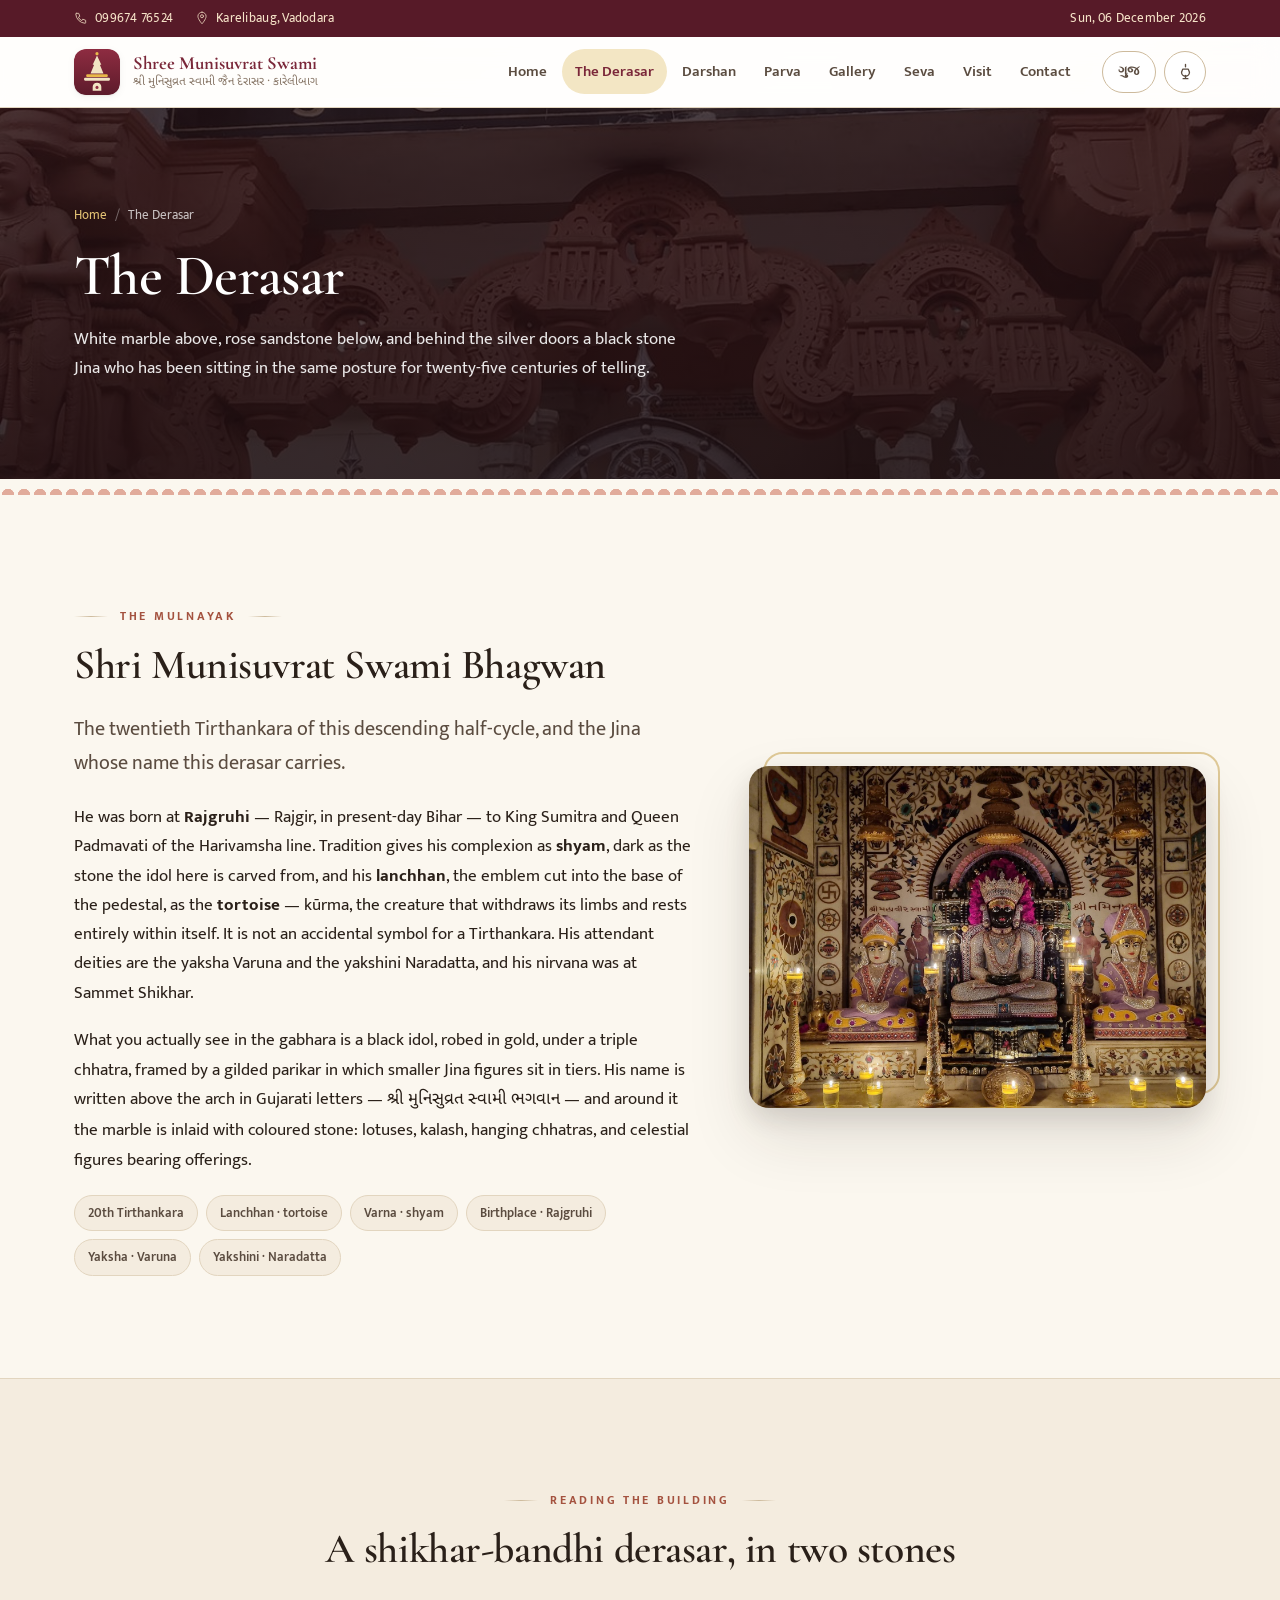
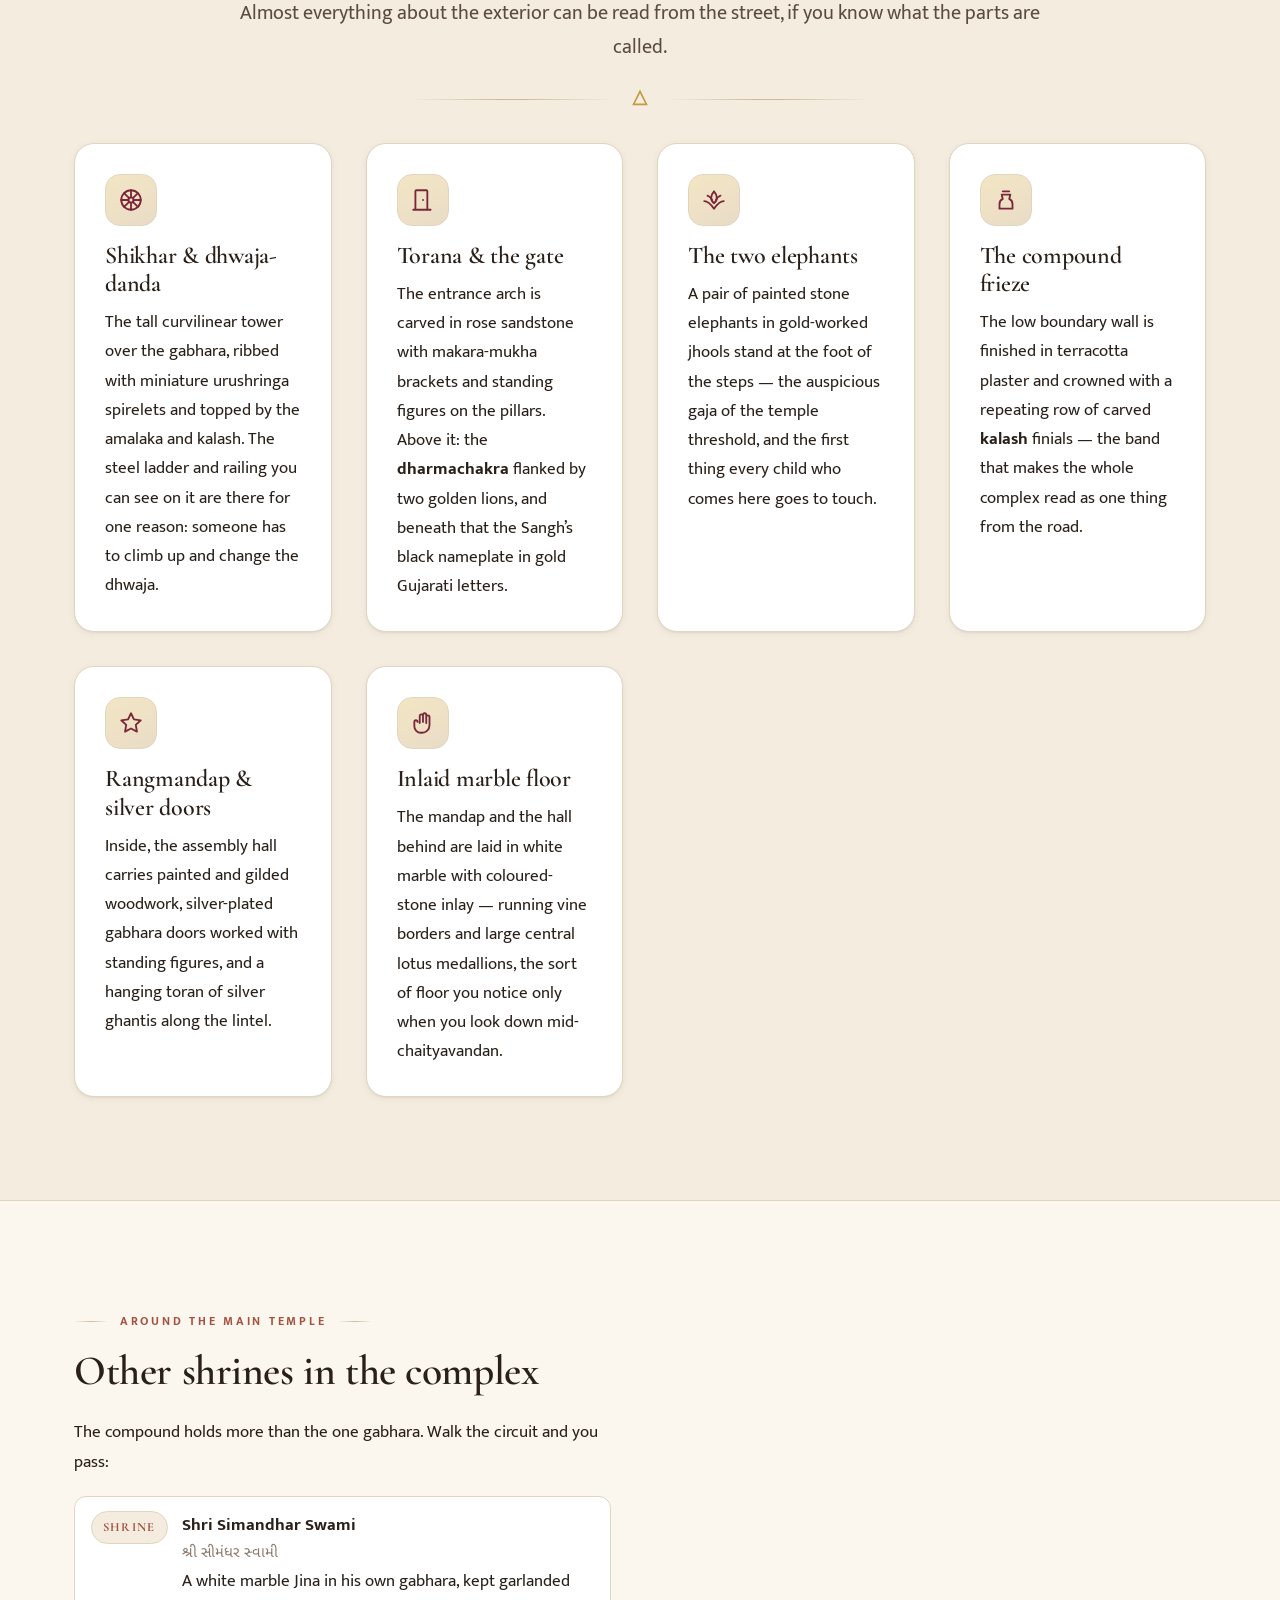
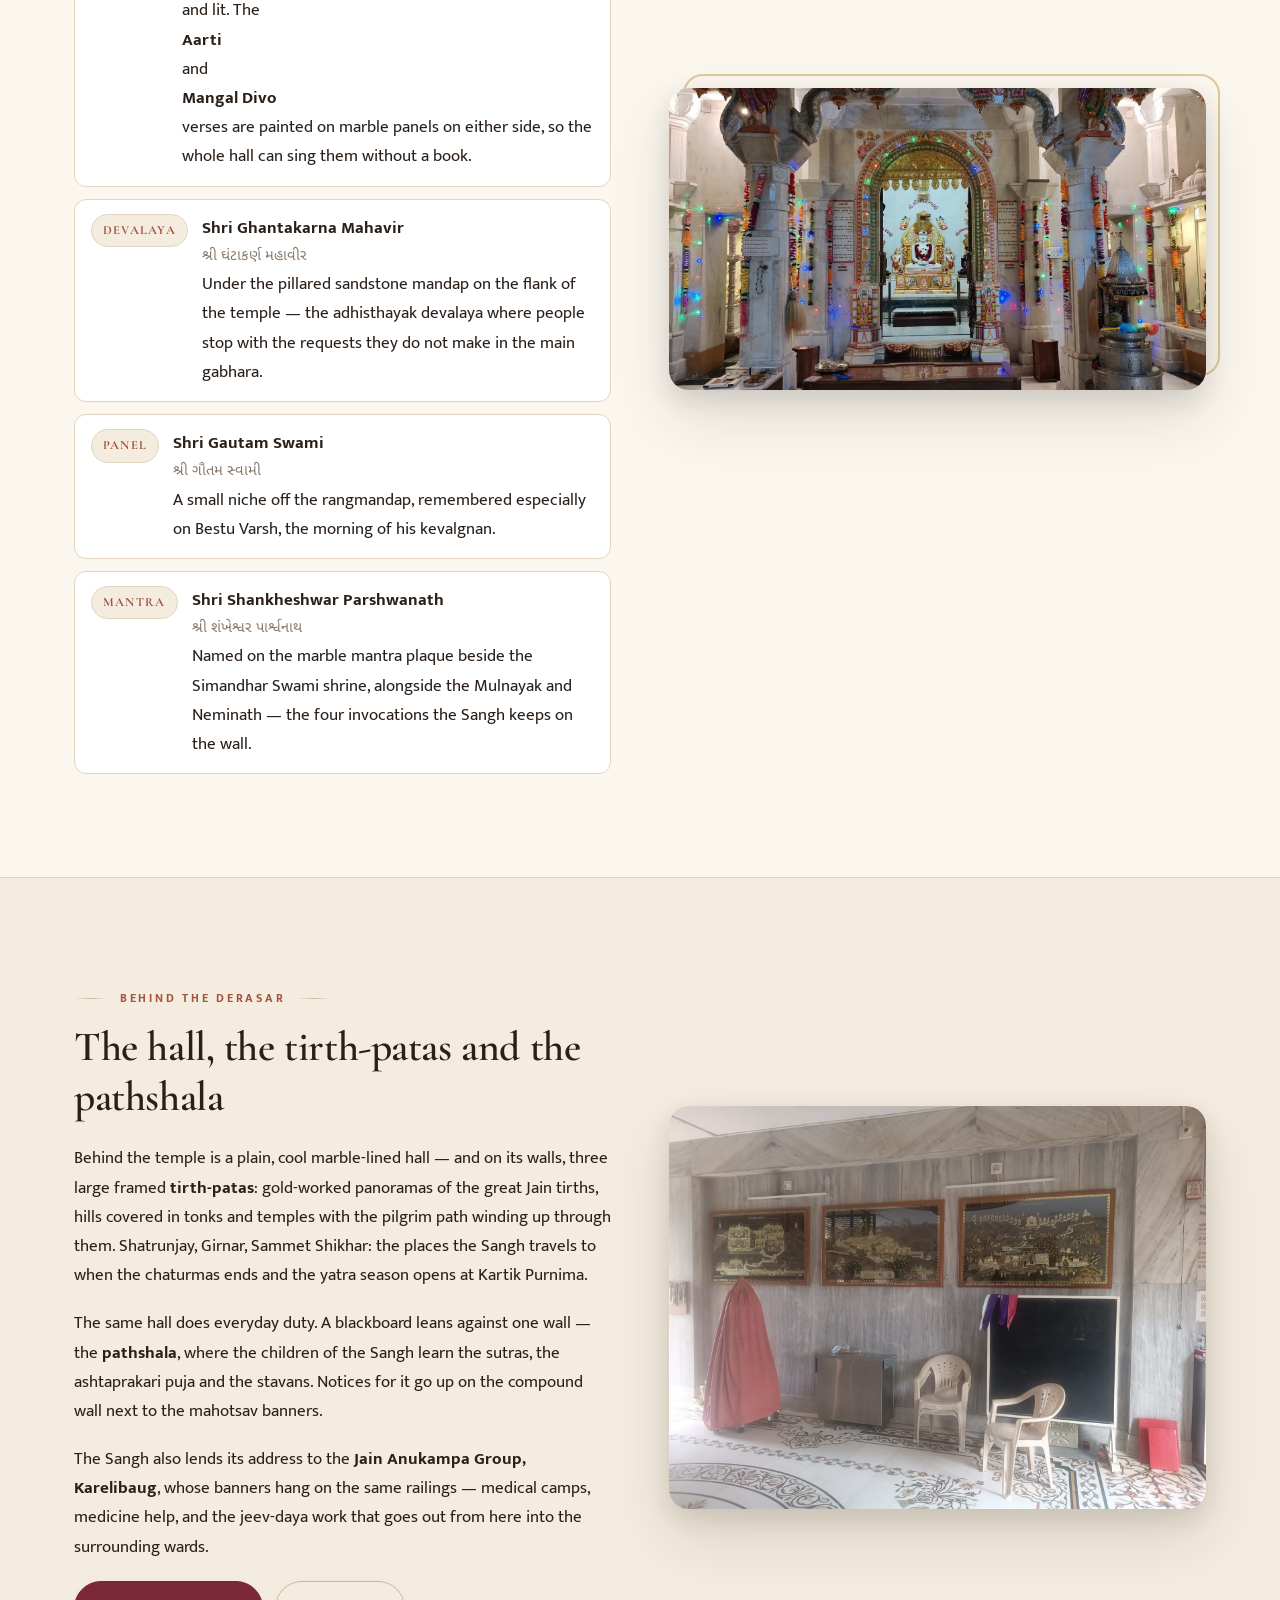
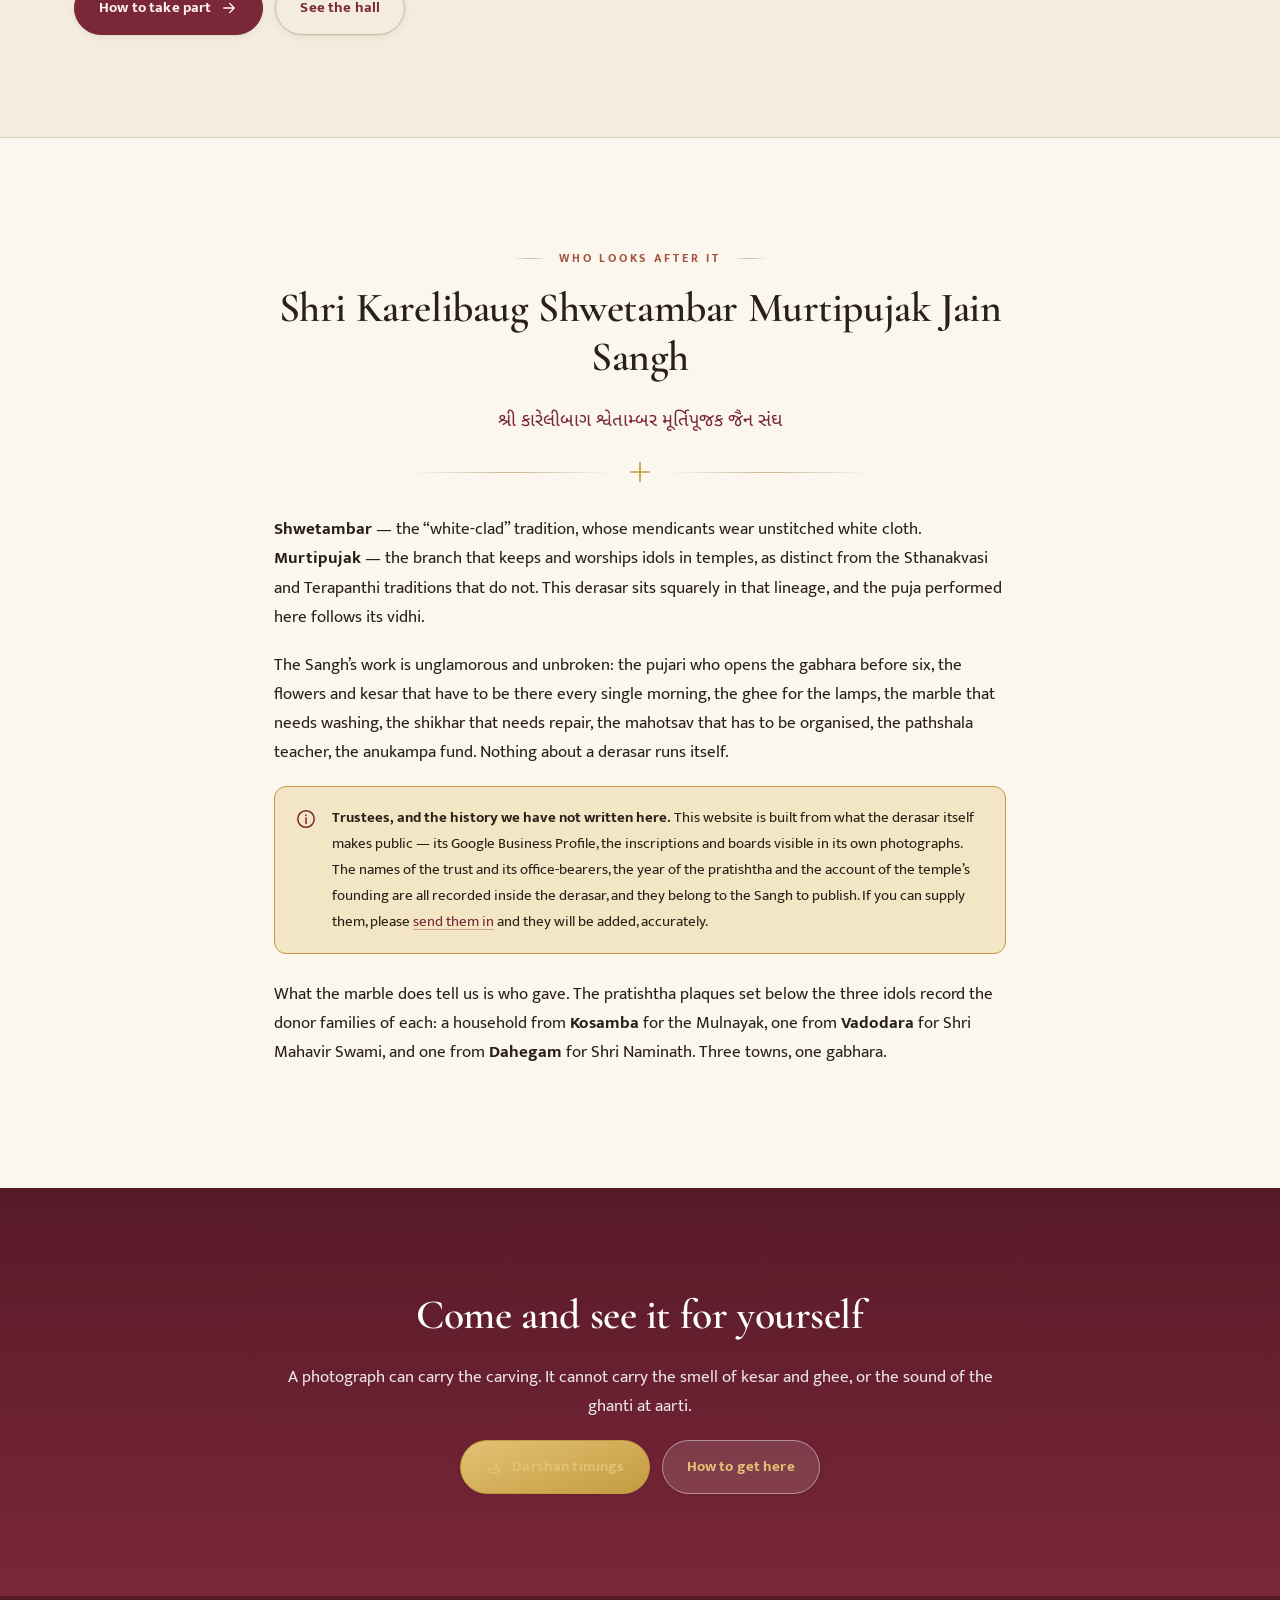
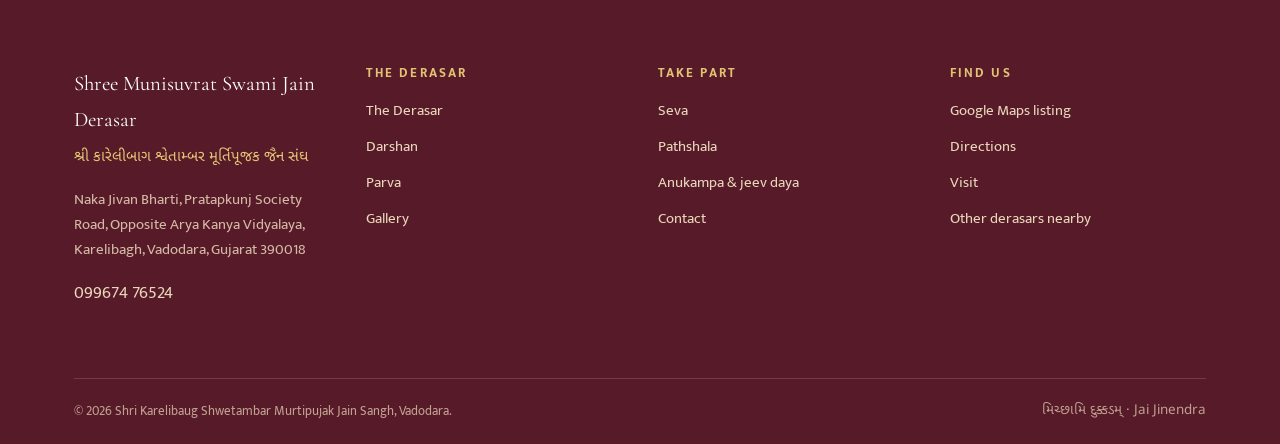
==== about.html @ a9606ded "Website for Shree Munisuvrat Swami Jain Derasar, Karelibaug, Vadodara An eight-page static site for " ====
<!DOCTYPE html>
<html lang="en" data-lang="en" data-mode="day">
<head>
<meta charset="utf-8">
<meta name="viewport" content="width=device-width, initial-scale=1">
<title>The Derasar — architecture, Mulnayak &amp; the Sangh | Shree Munisuvrat Swami Jain Derasar</title>
<meta name="description" content="About Shree Munisuvrat Swami Jain Derasar, Karelibaug, Vadodara — the shikhar-bandhi architecture, the shyam-varna Mulnayak Shri Munisuvrat Swami Bhagwan, the shrines in the complex, and the Shri Karelibaug Shwetambar Murtipujak Jain Sangh that cares for it.">
<meta name="theme-color" content="#7a2739">
<link rel="icon" href="assets/img/favicon.svg" type="image/svg+xml">
<link rel="preconnect" href="https://fonts.googleapis.com">
<link rel="preconnect" href="https://fonts.gstatic.com" crossorigin>
<link href="https://fonts.googleapis.com/css2?family=Cormorant+Garamond:wght@400;500;600;700&family=Mukta:wght@300;400;600;700&family=Noto+Sans+Gujarati:wght@400;600;700&display=swap" rel="stylesheet">
<link rel="stylesheet" href="assets/css/style.css">
</head>
<body>
<a class="skip" href="#main">Skip to content</a>

<div class="topbar">
  <div class="wrap">
    <a href="tel:+919967476524"><i data-icon="phone"></i> 099674 76524</a>
    <a href="https://maps.app.goo.gl/kbTzvgjWpJrhCLjv8" target="_blank" rel="noopener"><i data-icon="pin"></i> Karelibaug, Vadodara</a>
    <span class="spacer"></span>
    <span data-today></span>
  </div>
</div>

<header class="site-head">
  <div class="wrap">
    <a class="brand" href="index.html">
      <img class="brand__mark" src="assets/img/favicon.svg" alt="" width="46" height="46">
      <span class="brand__txt">
        <span class="brand__name">Shree Munisuvrat Swami</span>
        <span class="brand__sub">શ્રી મુનિસુવ્રત સ્વામી જૈન દેરાસર · કારેલીબાગ</span>
      </span>
    </a>
    <nav class="nav" id="nav" aria-label="Main">
      <ul>
        <li><a href="index.html"><span data-en>Home</span><span data-gu class="gu">મુખ્ય પૃષ્ઠ</span></a></li>
        <li><a href="about.html" aria-current="page"><span data-en>The Derasar</span><span data-gu class="gu">દેરાસર</span></a></li>
        <li><a href="darshan.html"><span data-en>Darshan</span><span data-gu class="gu">દર્શન</span></a></li>
        <li><a href="events.html"><span data-en>Parva</span><span data-gu class="gu">પર્વ</span></a></li>
        <li><a href="gallery.html"><span data-en>Gallery</span><span data-gu class="gu">તસવીરો</span></a></li>
        <li><a href="seva.html"><span data-en>Seva</span><span data-gu class="gu">સેવા</span></a></li>
        <li><a href="visit.html"><span data-en>Visit</span><span data-gu class="gu">પધારો</span></a></li>
        <li><a href="contact.html"><span data-en>Contact</span><span data-gu class="gu">સંપર્ક</span></a></li>
      </ul>
    </nav>
    <div class="head-tools">
      <button class="icon-btn lang-btn" type="button">ગુજ</button>
      <button class="icon-btn mode-btn" type="button"></button>
      <button class="icon-btn nav-toggle" type="button" aria-expanded="false" aria-controls="nav" aria-label="Open menu"><i data-icon="menu"></i></button>
    </div>
  </div>
</header>
<div class="nav-scrim"></div>

<main id="main">

  <section class="pagehead">
    <img src="assets/img/entrance-gate.jpg" alt="The temple gate beneath the Sangh nameplate" width="1200" height="1600">
    <div class="wrap pagehead__inner">
      <nav class="crumbs" aria-label="Breadcrumb"><a href="index.html">Home</a><span aria-hidden="true">/</span><span>The Derasar</span></nav>
      <h1>The Derasar</h1>
      <p>White marble above, rose sandstone below, and behind the silver doors a black stone Jina who has been sitting in the same posture for twenty-five centuries of telling.</p>
    </div>
  </section>
  <div class="frieze"></div>

  <!-- Mulnayak -->
  <section class="section">
    <div class="wrap split split--wide-l">
      <div>
        <span class="eyebrow">The Mulnayak</span>
        <h2>Shri Munisuvrat Swami Bhagwan</h2>
        <p class="lede">The twentieth Tirthankara of this descending half-cycle, and the Jina whose name this derasar carries.</p>
        <p>He was born at <strong>Rajgruhi</strong> — Rajgir, in present-day Bihar — to King Sumitra and Queen Padmavati of the Harivamsha line. Tradition gives his complexion as <strong>shyam</strong>, dark as the stone the idol here is carved from, and his <strong>lanchhan</strong>, the emblem cut into the base of the pedestal, as the <strong>tortoise</strong> — kūrma, the creature that withdraws its limbs and rests entirely within itself. It is not an accidental symbol for a Tirthankara. His attendant deities are the yaksha Varuna and the yakshini Naradatta, and his nirvana was at Sammet Shikhar.</p>
        <p>What you actually see in the gabhara is a black idol, robed in gold, under a triple chhatra, framed by a gilded parikar in which smaller Jina figures sit in tiers. His name is written above the arch in Gujarati letters — <span class="gu">શ્રી મુનિસુવ્રત સ્વામી ભગવાન</span> — and around it the marble is inlaid with coloured stone: lotuses, kalash, hanging chhatras, and celestial figures bearing offerings.</p>
        <ul class="tag-list" style="margin-top:20px">
          <li>20th Tirthankara</li><li>Lanchhan · tortoise</li><li>Varna · shyam</li><li>Birthplace · Rajgruhi</li><li>Yaksha · Varuna</li><li>Yakshini · Naradatta</li>
        </ul>
      </div>
      <div class="framed reveal">
        <img src="assets/img/mulnayak-aarti.jpg" alt="The Mulnayak adorned with an angi and ringed by ghee lamps during aarti" width="1600" height="1200" loading="lazy">
      </div>
    </div>
  </section>

  <!-- Architecture -->
  <section class="section section--tint">
    <div class="wrap">
      <div class="center">
        <span class="eyebrow">Reading the building</span>
        <h2>A shikhar-bandhi derasar, in two stones</h2>
        <p class="lede narrow">Almost everything about the exterior can be read from the street, if you know what the parts are called.</p>
        <div class="divider"><svg viewBox="0 0 24 24" fill="none" stroke="currentColor" stroke-width="1.5"><path d="M12 4 6 16h12L12 4z"/></svg></div>
      </div>
      <div class="grid g-3">
        <article class="card card--lift reveal">
          <span class="card__ico"><i data-icon="dharma"></i></span>
          <h3>Shikhar &amp; dhwaja-danda</h3>
          <p>The tall curvilinear tower over the gabhara, ribbed with miniature urushringa spirelets and topped by the amalaka and kalash. The steel ladder and railing you can see on it are there for one reason: someone has to climb up and change the dhwaja.</p>
        </article>
        <article class="card card--lift reveal">
          <span class="card__ico"><i data-icon="door"></i></span>
          <h3>Torana &amp; the gate</h3>
          <p>The entrance arch is carved in rose sandstone with makara-mukha brackets and standing figures on the pillars. Above it: the <strong>dharmachakra</strong> flanked by two golden lions, and beneath that the Sangh’s black nameplate in gold Gujarati letters.</p>
        </article>
        <article class="card card--lift reveal">
          <span class="card__ico"><i data-icon="lotus"></i></span>
          <h3>The two elephants</h3>
          <p>A pair of painted stone elephants in gold-worked jhools stand at the foot of the steps — the auspicious gaja of the temple threshold, and the first thing every child who comes here goes to touch.</p>
        </article>
        <article class="card card--lift reveal">
          <span class="card__ico"><i data-icon="kalash"></i></span>
          <h3>The compound frieze</h3>
          <p>The low boundary wall is finished in terracotta plaster and crowned with a repeating row of carved <strong>kalash</strong> finials — the band that makes the whole complex read as one thing from the road.</p>
        </article>
        <article class="card card--lift reveal">
          <span class="card__ico"><i data-icon="star"></i></span>
          <h3>Rangmandap &amp; silver doors</h3>
          <p>Inside, the assembly hall carries painted and gilded woodwork, silver-plated gabhara doors worked with standing figures, and a hanging toran of silver ghantis along the lintel.</p>
        </article>
        <article class="card card--lift reveal">
          <span class="card__ico"><i data-icon="hand"></i></span>
          <h3>Inlaid marble floor</h3>
          <p>The mandap and the hall behind are laid in white marble with coloured-stone inlay — running vine borders and large central lotus medallions, the sort of floor you notice only when you look down mid-chaityavandan.</p>
        </article>
      </div>
    </div>
  </section>

  <!-- Shrines in the complex -->
  <section class="section">
    <div class="wrap split split--flip">
      <div class="framed reveal">
        <img src="assets/img/simandhar-shrine.jpg" alt="The Shri Simandhar Swami shrine, garlanded and lit, with aarti verses on the wall" width="1600" height="900" loading="lazy">
      </div>
      <div>
        <span class="eyebrow">Around the main temple</span>
        <h2>Other shrines in the complex</h2>
        <p>The compound holds more than the one gabhara. Walk the circuit and you pass:</p>
        <ul class="deity-list">
          <li><span class="pos">Shrine</span><span><strong>Shri Simandhar Swami</strong><span class="gu">શ્રી સીમંધર સ્વામી</span>A white marble Jina in his own gabhara, kept garlanded and lit. The <strong>Aarti</strong> and <strong>Mangal Divo</strong> verses are painted on marble panels on either side, so the whole hall can sing them without a book.</span></li>
          <li><span class="pos">Devalaya</span><span><strong>Shri Ghantakarna Mahavir</strong><span class="gu">શ્રી ઘંટાકર્ણ મહાવીર</span>Under the pillared sandstone mandap on the flank of the temple — the adhisthayak devalaya where people stop with the requests they do not make in the main gabhara.</span></li>
          <li><span class="pos">Panel</span><span><strong>Shri Gautam Swami</strong><span class="gu">શ્રી ગૌતમ સ્વામી</span>A small niche off the rangmandap, remembered especially on Bestu Varsh, the morning of his kevalgnan.</span></li>
          <li><span class="pos">Mantra</span><span><strong>Shri Shankheshwar Parshwanath</strong><span class="gu">શ્રી શંખેશ્વર પાર્શ્વનાથ</span>Named on the marble mantra plaque beside the Simandhar Swami shrine, alongside the Mulnayak and Neminath — the four invocations the Sangh keeps on the wall.</span></li>
        </ul>
      </div>
    </div>
  </section>

  <!-- The hall -->
  <section class="section section--tint">
    <div class="wrap split">
      <div>
        <span class="eyebrow">Behind the derasar</span>
        <h2>The hall, the tirth-patas and the pathshala</h2>
        <p>Behind the temple is a plain, cool marble-lined hall — and on its walls, three large framed <strong>tirth-patas</strong>: gold-worked panoramas of the great Jain tirths, hills covered in tonks and temples with the pilgrim path winding up through them. Shatrunjay, Girnar, Sammet Shikhar: the places the Sangh travels to when the chaturmas ends and the yatra season opens at Kartik Purnima.</p>
        <p>The same hall does everyday duty. A blackboard leans against one wall — the <strong>pathshala</strong>, where the children of the Sangh learn the sutras, the ashtaprakari puja and the stavans. Notices for it go up on the compound wall next to the mahotsav banners.</p>
        <p>The Sangh also lends its address to the <strong>Jain Anukampa Group, Karelibaug</strong>, whose banners hang on the same railings — medical camps, medicine help, and the jeev-daya work that goes out from here into the surrounding wards.</p>
        <div class="btn-row">
          <a class="btn" href="seva.html">How to take part <i data-icon="arrow"></i></a>
          <a class="btn btn--ghost" href="gallery.html">See the hall</a>
        </div>
      </div>
      <div class="framed reveal">
        <img src="assets/img/tirthpata-hall.jpg" alt="Framed gold tirth-pata panels on a marble wall above an inlaid marble floor" width="1600" height="1200" loading="lazy">
      </div>
    </div>
  </section>

  <!-- The Sangh -->
  <section class="section">
    <div class="wrap narrow">
      <div class="center">
        <span class="eyebrow">Who looks after it</span>
        <h2>Shri Karelibaug Shwetambar Murtipujak Jain Sangh</h2>
        <p class="gu" style="font-size:1.15rem;color:var(--maroon)">શ્રી કારેલીબાગ શ્વેતામ્બર મૂર્તિપૂજક જૈન સંઘ</p>
        <div class="divider"><svg viewBox="0 0 24 24" fill="none" stroke="currentColor" stroke-width="1.5"><path d="M12 3v18M3 12h18"/></svg></div>
      </div>
      <p><strong>Shwetambar</strong> — the “white-clad” tradition, whose mendicants wear unstitched white cloth. <strong>Murtipujak</strong> — the branch that keeps and worships idols in temples, as distinct from the Sthanakvasi and Terapanthi traditions that do not. This derasar sits squarely in that lineage, and the puja performed here follows its vidhi.</p>
      <p>The Sangh’s work is unglamorous and unbroken: the pujari who opens the gabhara before six, the flowers and kesar that have to be there every single morning, the ghee for the lamps, the marble that needs washing, the shikhar that needs repair, the mahotsav that has to be organised, the pathshala teacher, the anukampa fund. Nothing about a derasar runs itself.</p>
      <div class="notice">
        <i data-icon="info"></i>
        <p class="mb-0"><strong>Trustees, and the history we have not written here.</strong> This website is built from what the derasar itself makes public — its Google Business Profile, the inscriptions and boards visible in its own photographs. The names of the trust and its office-bearers, the year of the pratishtha and the account of the temple’s founding are all recorded inside the derasar, and they belong to the Sangh to publish. If you can supply them, please <a href="contact.html">send them in</a> and they will be added, accurately.</p>
      </div>
      <p style="margin-top:26px">What the marble does tell us is who gave. The pratishtha plaques set below the three idols record the donor families of each: a household from <strong>Kosamba</strong> for the Mulnayak, one from <strong>Vadodara</strong> for Shri Mahavir Swami, and one from <strong>Dahegam</strong> for Shri Naminath. Three towns, one gabhara.</p>
    </div>
  </section>

  <section class="section section--deep">
    <div class="wrap center narrow">
      <h2 class="mt-0">Come and see it for yourself</h2>
      <p style="color:rgba(255,255,255,.88)">A photograph can carry the carving. It cannot carry the smell of kesar and ghee, or the sound of the ghanti at aarti.</p>
      <div class="btn-row" style="justify-content:center">
        <a class="btn btn--gold" href="darshan.html"><i data-icon="diya"></i> Darshan timings</a>
        <a class="btn btn--light" href="visit.html">How to get here</a>
      </div>
    </div>
  </section>

</main>

<footer class="site-foot">
  <div class="wrap">
    <div class="foot-grid">
      <div>
        <div class="foot-brand">Shree Munisuvrat Swami Jain Derasar</div>
        <p class="foot-guj">શ્રી કારેલીબાગ શ્વેતામ્બર મૂર્તિપૂજક જૈન સંઘ</p>
        <p style="font-size:.92rem;opacity:.85">Naka Jivan Bharti, Pratapkunj Society Road, Opposite Arya Kanya Vidyalaya, Karelibagh, Vadodara, Gujarat 390018</p>
        <p style="margin-bottom:0"><a href="tel:+919967476524">099674 76524</a></p>
      </div>
      <div>
        <h4>The derasar</h4>
        <ul>
          <li><a href="about.html"><span data-en>The Derasar</span><span data-gu class="gu">દેરાસર</span></a></li>
          <li><a href="darshan.html"><span data-en>Darshan</span><span data-gu class="gu">દર્શન</span></a></li>
          <li><a href="events.html"><span data-en>Parva</span><span data-gu class="gu">પર્વ</span></a></li>
          <li><a href="gallery.html"><span data-en>Gallery</span><span data-gu class="gu">તસવીરો</span></a></li>
        </ul>
      </div>
      <div>
        <h4>Take part</h4>
        <ul>
          <li><a href="seva.html"><span data-en>Seva</span><span data-gu class="gu">સેવા</span></a></li>
          <li><a href="seva.html#pathshala">Pathshala</a></li>
          <li><a href="seva.html#anukampa">Anukampa &amp; jeev daya</a></li>
          <li><a href="contact.html"><span data-en>Contact</span><span data-gu class="gu">સંપર્ક</span></a></li>
        </ul>
      </div>
      <div>
        <h4>Find us</h4>
        <ul>
          <li><a href="https://maps.app.goo.gl/kbTzvgjWpJrhCLjv8" target="_blank" rel="noopener">Google Maps listing</a></li>
          <li><a href="https://www.google.com/maps/dir/?api=1&amp;destination=22.3160642%2C73.1997035" target="_blank" rel="noopener">Directions</a></li>
          <li><a href="visit.html"><span data-en>Visit</span><span data-gu class="gu">પધારો</span></a></li>
          <li><a href="visit.html#nearby">Other derasars nearby</a></li>
        </ul>
      </div>
    </div>
    <div class="foot-bottom">
      <span>© <span data-year></span> Shri Karelibaug Shwetambar Murtipujak Jain Sangh, Vadodara.</span>
      <span class="gu">મિચ્છામિ દુક્કડમ્ · Jai Jinendra</span>
    </div>
  </div>
</footer>

<button class="to-top" type="button" aria-label="Back to top"><i data-icon="up"></i></button>
<script src="assets/js/data.js"></script>
<script src="assets/js/site.js"></script>
</body>
</html>
---- assets/css/style.css ----
/* ==========================================================================
   Shree Munisuvrat Swami Jain Derasar — Karelibaug, Vadodara
   Theme: "Marble & Sandstone" — ivory marble, rose sandstone, temple gold
   ========================================================================== */

/* ---------- 1. Tokens --------------------------------------------------- */
:root {
  /* Sandstone / marble palette drawn from the derasar itself */
  --ink:         #2a2019;
  --ink-soft:    #5b4c40;
  --ink-faint:   #8b7a6b;

  --marble:      #fbf7ef;
  --marble-2:    #f4ecdf;
  --marble-3:    #e9dcc7;

  --sandstone:   #c1705c;
  --sandstone-d: #a4523f;
  --sandstone-l: #dfa392;

  --maroon:      #7a2739;
  --maroon-d:    #571a28;
  --maroon-l:    #9c3b4e;

  --gold:        #c39b40;
  --gold-l:      #e3c274;
  --gold-pale:   #f3e6c4;

  --saffron:     #e2801d;
  --diya:        #ffb340;
  --leaf:        #4c6b4a;

  --line:        #e2d5bf;
  --line-strong: #cdba9c;

  --surface:     #ffffff;
  --surface-2:   #fdfaf4;

  /* Typography */
  --f-display: "Cormorant Garamond", "Cambria", Georgia, "Times New Roman", serif;
  --f-body:    "Mukta", "Segoe UI", system-ui, -apple-system, sans-serif;
  --f-guj:     "Noto Sans Gujarati", "Shruti", "Mukta", sans-serif;

  /* Rhythm */
  --wrap: 1200px;
  --wrap-narrow: 800px;
  --r-sm: 6px;
  --r:    12px;
  --r-lg: 20px;

  --sh-1: 0 1px 2px rgba(42,32,25,.06), 0 2px 8px rgba(42,32,25,.05);
  --sh-2: 0 4px 12px rgba(42,32,25,.08), 0 12px 32px rgba(42,32,25,.07);
  --sh-3: 0 10px 24px rgba(42,32,25,.12), 0 28px 64px rgba(42,32,25,.12);

  --ease: cubic-bezier(.22,.61,.36,1);
}

/* "Diya mode" — the derasar after the evening aarti */
[data-mode="night"] {
  --ink:         #f3e8d6;
  --ink-soft:    #d3c1a7;
  --ink-faint:   #a08d74;

  --marble:      #1b1512;
  --marble-2:    #241c17;
  --marble-3:    #30241d;

  --line:        #3d2f25;
  --line-strong: #54402f;

  --surface:     #211a15;
  --surface-2:   #191310;

  --maroon:      #d0798c;
  --maroon-d:    #b35b6e;
  --maroon-l:    #e5a2b0;

  --gold:        #dfb95e;
  --gold-l:      #f0d492;
  --gold-pale:   #4a3a1e;

  --sandstone:   #d2836d;
  --sandstone-d: #b96a54;

  --sh-1: 0 1px 2px rgba(0,0,0,.4);
  --sh-2: 0 4px 14px rgba(0,0,0,.45);
  --sh-3: 0 12px 40px rgba(0,0,0,.55);
}

/* ---------- 2. Reset ---------------------------------------------------- */
*, *::before, *::after { box-sizing: border-box; }
html { -webkit-text-size-adjust: 100%; scroll-behavior: smooth; }
@media (prefers-reduced-motion: reduce) {
  html { scroll-behavior: auto; }
  *, *::before, *::after { animation-duration: .001ms !important; transition-duration: .001ms !important; }
}
body {
  margin: 0;
  font-family: var(--f-body);
  font-size: 17px;
  line-height: 1.72;
  color: var(--ink);
  /* NB: set background-color as a longhand, not via the `background`
     shorthand — a shorthand carrying var() plus a later background-image
     longhand stops the colour re-resolving when the theme tokens change. */
  background-color: var(--marble);
  overflow-x: hidden;
  /* faint marble veining */
  background-image:
    radial-gradient(1200px 600px at 12% -5%, rgba(195,155,64,.06), transparent 60%),
    radial-gradient(900px 500px at 105% 12%, rgba(122,39,57,.05), transparent 60%);
  background-attachment: fixed;
  transition: background-color .4s var(--ease), color .4s var(--ease);
}
/* height:auto is load-bearing — the images carry width/height attributes for
   layout stability, and without it any rule that sets only the width leaves
   the attribute height in force and squashes the picture. */
img, svg, video { max-width: 100%; height: auto; display: block; }
a { color: var(--maroon); text-decoration-color: color-mix(in srgb, var(--maroon) 35%, transparent); text-underline-offset: 3px; }
a:hover { color: var(--maroon-d); }
button { font: inherit; color: inherit; }
:focus-visible { outline: 3px solid var(--gold); outline-offset: 3px; border-radius: 4px; }
::selection { background: var(--gold-l); color: var(--ink); }

h1, h2, h3, h4 { font-family: var(--f-display); font-weight: 600; line-height: 1.18; margin: 0 0 .55em; letter-spacing: -.01em; }
h1 { font-size: clamp(2.1rem, 5.2vw, 3.6rem); }
h2 { font-size: clamp(1.7rem, 3.6vw, 2.6rem); }
h3 { font-size: clamp(1.2rem, 2.2vw, 1.5rem); }
h4 { font-size: 1.07rem; font-family: var(--f-body); font-weight: 700; letter-spacing: .01em; }
p  { margin: 0 0 1.1em; }
:lang(gu), .gu { font-family: var(--f-guj); line-height: 1.85; }

/* ---------- 3. Layout helpers ------------------------------------------- */
.wrap  { width: 100%; max-width: var(--wrap); margin-inline: auto; padding-inline: clamp(18px, 4vw, 34px); }
.narrow{ max-width: var(--wrap-narrow); margin-inline: auto; }
.section { padding-block: clamp(56px, 8vw, 104px); position: relative; }
.section--tint { background: var(--marble-2); border-block: 1px solid var(--line); }
.section--deep {
  background:
    linear-gradient(180deg, var(--maroon-d), var(--maroon));
  color: #fdf6e8;
}
.section--deep h2, .section--deep h3 { color: #fff; }
.section--deep a { color: var(--gold-l); }
.grid { display: grid; gap: clamp(20px, 3vw, 34px); }
.g-2 { grid-template-columns: repeat(auto-fit, minmax(280px, 1fr)); }
.g-3 { grid-template-columns: repeat(auto-fit, minmax(250px, 1fr)); }
.g-4 { grid-template-columns: repeat(auto-fit, minmax(210px, 1fr)); }
.center { text-align: center; }
.mt-0 { margin-top: 0; } .mb-0 { margin-bottom: 0; }
.lede { font-size: clamp(1.05rem, 1.7vw, 1.24rem); color: var(--ink-soft); }
.skip {
  position: absolute; left: -9999px; top: 0; z-index: 200;
  background: var(--maroon); color: #fff; padding: 12px 20px; border-radius: 0 0 var(--r) 0;
}
.skip:focus { left: 0; }

/* ---------- 4. Ornament ------------------------------------------------- */
/* Torana — the carved arch used as a section eyebrow */
.eyebrow {
  display: inline-flex; align-items: center; gap: 12px;
  font-family: var(--f-body); font-size: .78rem; font-weight: 700;
  letter-spacing: .22em; text-transform: uppercase;
  color: var(--sandstone-d); margin-bottom: 14px;
}
.eyebrow::before, .eyebrow::after {
  content: ""; width: 34px; height: 1px;
  background: linear-gradient(90deg, transparent, var(--line-strong), transparent);
}
.center .eyebrow { justify-content: center; }

/* Kalash + lotus divider */
.divider { display: flex; align-items: center; justify-content: center; gap: 14px; margin: 0 auto 30px; max-width: 460px; }
.divider::before, .divider::after {
  content: ""; flex: 1; height: 1px;
  background: linear-gradient(90deg, transparent, var(--line-strong) 45%, var(--line-strong) 55%, transparent);
}
.divider svg { width: 26px; height: 26px; flex: none; color: var(--gold); }

/* Sandstone frieze — the repeating carved band on the compound wall */
.frieze { height: 16px; background-repeat: repeat-x; background-size: 32px 16px; opacity: .9;
  background-image:
    radial-gradient(circle at 8px 16px, var(--sandstone-l) 0 6px, transparent 6.5px),
    radial-gradient(circle at 24px 16px, var(--sandstone-l) 0 6px, transparent 6.5px);
}

/* Swastik / ashtamangal watermark behind headings */
.watermark { position: relative; }
.watermark > svg.wm {
  position: absolute; inset-inline-end: -14px; inset-block-start: -34px;
  width: 130px; height: 130px; color: var(--gold); opacity: .1; pointer-events: none;
}

/* ---------- 5. Buttons -------------------------------------------------- */
.btn {
  --btn-bg: var(--maroon); --btn-fg: #fff6e6; --btn-bd: var(--maroon);
  display: inline-flex; align-items: center; justify-content: center; gap: 9px;
  padding: 13px 24px; border-radius: 999px; border: 1.5px solid var(--btn-bd);
  background: var(--btn-bg); color: var(--btn-fg);
  font-weight: 700; font-size: .95rem; letter-spacing: .01em;
  text-decoration: none; cursor: pointer;
  transition: transform .18s var(--ease), box-shadow .22s var(--ease), background-color .22s var(--ease), color .22s;
  box-shadow: var(--sh-1);
}
.btn:hover { transform: translateY(-2px); box-shadow: var(--sh-2); color: var(--btn-fg); }
.btn:active { transform: translateY(0); }
.btn svg { width: 18px; height: 18px; flex: none; }
.btn--gold  { --btn-bg: linear-gradient(160deg, var(--gold-l), var(--gold)); --btn-fg: #38260b; --btn-bd: var(--gold); }
.btn--ghost { --btn-bg: transparent; --btn-fg: var(--maroon); --btn-bd: var(--line-strong); }
.btn--ghost:hover { --btn-bg: var(--marble-3); }
.btn--light { --btn-bg: rgba(255,255,255,.12); --btn-fg: #fff; --btn-bd: rgba(255,255,255,.42); }
.btn--light:hover { --btn-bg: rgba(255,255,255,.22); }
.btn--sm { padding: 9px 17px; font-size: .85rem; }
.btn-row { display: flex; flex-wrap: wrap; gap: 12px; }
.center .btn-row { justify-content: center; }

/* ---------- 6. Header --------------------------------------------------- */
.topbar {
  background: var(--maroon-d); color: #f6e3c8;
  font-size: .82rem; letter-spacing: .02em;
}
.topbar .wrap { display: flex; flex-wrap: wrap; align-items: center; gap: 8px 22px; padding-block: 7px; }
.topbar a { color: #f6e3c8; text-decoration: none; display: inline-flex; align-items: center; gap: 7px; }
.topbar a:hover { color: var(--gold-l); }
.topbar svg { width: 14px; height: 14px; opacity: .8; }
.topbar .spacer { flex: 1 1 auto; }

.site-head {
  position: sticky; top: 0; z-index: 90;
  background: color-mix(in srgb, var(--surface) 88%, transparent);
  backdrop-filter: blur(12px) saturate(1.3);
  border-bottom: 1px solid var(--line);
  transition: box-shadow .3s, background-color .3s;
}
.site-head.is-stuck { box-shadow: var(--sh-2); }
.site-head .wrap { display: flex; align-items: center; gap: 18px; padding-block: 12px; }

.brand { display: flex; align-items: center; gap: 13px; text-decoration: none; color: inherit; flex: none; }
.brand__mark { width: 46px; height: 46px; flex: none; border-radius: 12px; box-shadow: var(--sh-1); }
.brand__txt { display: grid; }
.brand__name { font-family: var(--f-display); font-weight: 700; font-size: 1.16rem; line-height: 1.15; color: var(--maroon); }
.brand__sub  { font-family: var(--f-guj); font-size: .74rem; color: var(--ink-faint); line-height: 1.3; }

.nav { margin-inline-start: auto; }
.nav ul { display: flex; align-items: center; gap: 2px; list-style: none; margin: 0; padding: 0; }
.nav a {
  display: block; padding: 10px 13px; border-radius: 999px;
  font-size: .93rem; font-weight: 600; color: var(--ink-soft); text-decoration: none;
  transition: background-color .2s, color .2s;
}
.nav a:hover { background: var(--marble-3); color: var(--maroon); }
.nav a[aria-current="page"] { color: var(--maroon); background: var(--gold-pale); }
.head-tools { display: flex; align-items: center; gap: 8px; flex: none; }

.icon-btn {
  width: 42px; height: 42px; display: grid; place-items: center;
  border: 1px solid var(--line-strong); background: var(--surface); border-radius: 50%;
  cursor: pointer; color: var(--ink-soft);
  transition: background-color .2s, color .2s, transform .2s;
}
.icon-btn:hover { background: var(--marble-3); color: var(--maroon); transform: translateY(-1px); }
.icon-btn svg { width: 19px; height: 19px; }
.lang-btn { width: auto; padding-inline: 15px; border-radius: 999px; font-size: .84rem; font-weight: 700; letter-spacing: .04em; }
.nav-toggle { display: none; }

@media (max-width: 1020px) {
  .nav {
    position: fixed; inset: 0 0 0 auto; width: min(340px, 86vw);
    background: var(--surface); border-inline-start: 1px solid var(--line);
    box-shadow: var(--sh-3); padding: 84px 22px 30px;
    transform: translateX(101%); transition: transform .34s var(--ease);
    overflow-y: auto; z-index: 95;
  }
  .nav[data-open="true"] { transform: none; }
  .nav ul { flex-direction: column; align-items: stretch; gap: 3px; }
  .nav a { padding: 14px 16px; border-radius: var(--r); font-size: 1.03rem; }
  .nav-toggle { display: grid; }
  .nav-scrim {
    position: fixed; inset: 0; background: rgba(30,20,14,.5); backdrop-filter: blur(2px);
    opacity: 0; pointer-events: none; transition: opacity .3s; z-index: 94;
  }
  .nav-scrim[data-open="true"] { opacity: 1; pointer-events: auto; }
}

/* ---------- 7. Hero ----------------------------------------------------- */
.hero { position: relative; isolation: isolate; color: #fff; overflow: hidden; }
.hero__media { position: absolute; inset: 0; z-index: -2; }
.hero__media img {
  position: absolute; inset: 0; width: 100%; height: 100%; object-fit: cover;
  opacity: 0; transition: opacity 1.6s var(--ease);
  animation: kenburns 22s ease-in-out infinite alternate;
}
.hero__media img.is-active { opacity: 1; }
@keyframes kenburns { from { transform: scale(1.02); } to { transform: scale(1.13) translate(-1.5%, -1%); } }
.hero::after {
  content: ""; position: absolute; inset: 0; z-index: -1;
  background:
    linear-gradient(180deg, rgba(30,14,18,.72) 0%, rgba(40,18,22,.44) 42%, rgba(24,12,14,.86) 100%),
    radial-gradient(80% 60% at 50% 40%, transparent, rgba(20,10,12,.45));
}
.hero__inner { padding-block: clamp(76px, 13vw, 156px); position: relative; }
.hero__eyebrow {
  display: inline-flex; align-items: center; gap: 10px;
  font-size: .76rem; font-weight: 700; letter-spacing: .24em; text-transform: uppercase;
  color: var(--gold-l); background: rgba(0,0,0,.3); border: 1px solid rgba(227,194,116,.4);
  padding: 8px 17px; border-radius: 999px; backdrop-filter: blur(6px);
}
.hero h1 { color: #fff; margin: 22px 0 6px; text-shadow: 0 3px 26px rgba(0,0,0,.5); max-width: 20ch; }
.hero__guj { font-family: var(--f-guj); font-size: clamp(1.1rem, 2.6vw, 1.7rem); color: var(--gold-l); margin-bottom: 18px; }
.hero__lede { max-width: 54ch; color: rgba(255,255,255,.92); font-size: clamp(1rem, 1.6vw, 1.16rem); }
.hero .btn-row { margin-top: 30px; }
.hero__dots { display: flex; gap: 9px; margin-top: 40px; }
.hero__dots button {
  width: 34px; height: 4px; border: 0; padding: 0; border-radius: 99px; cursor: pointer;
  background: rgba(255,255,255,.34); transition: background-color .3s, width .3s;
}
.hero__dots button[aria-selected="true"] { background: var(--gold-l); width: 54px; }

/* Live status pill */
.status {
  display: inline-flex; align-items: center; gap: 10px; margin-top: 26px;
  background: rgba(255,255,255,.1); border: 1px solid rgba(255,255,255,.24);
  padding: 9px 18px; border-radius: 999px; backdrop-filter: blur(8px);
  font-size: .9rem; font-weight: 600; color: #fff;
}
.status__dot { width: 9px; height: 9px; border-radius: 50%; background: #7fd18a; flex: none; box-shadow: 0 0 0 0 rgba(127,209,138,.6); animation: pulse 2.4s infinite; }
.status[data-state="closed"] .status__dot { background: #e0876f; animation: none; }
@keyframes pulse { 70% { box-shadow: 0 0 0 12px rgba(127,209,138,0); } 100% { box-shadow: 0 0 0 0 rgba(127,209,138,0); } }

/* ---------- 8. Cards ---------------------------------------------------- */
.card {
  background: var(--surface); border: 1px solid var(--line); border-radius: var(--r-lg);
  padding: clamp(22px, 3vw, 30px); box-shadow: var(--sh-1);
  transition: transform .28s var(--ease), box-shadow .28s var(--ease), border-color .28s;
  position: relative; overflow: hidden;
}
.card--lift:hover { transform: translateY(-5px); box-shadow: var(--sh-2); border-color: var(--line-strong); }
.card__ico {
  width: 52px; height: 52px; border-radius: 15px; display: grid; place-items: center;
  background: linear-gradient(155deg, var(--gold-pale), var(--marble-3));
  color: var(--maroon); margin-bottom: 16px; border: 1px solid var(--line);
}
.card__ico svg { width: 26px; height: 26px; }
.card h3 { margin-bottom: .4em; }
.card p:last-child { margin-bottom: 0; }
.card--gold { background: linear-gradient(165deg, var(--gold-pale), var(--surface)); border-color: var(--gold); }
.card__tag {
  position: absolute; top: 0; inset-inline-end: 0;
  background: var(--maroon); color: #fff; font-size: .68rem; font-weight: 700;
  letter-spacing: .12em; text-transform: uppercase; padding: 6px 14px; border-bottom-left-radius: 12px;
}

/* ---------- 9. Timings table ------------------------------------------- */
.timings { border: 1px solid var(--line); border-radius: var(--r-lg); overflow: hidden; background: var(--surface); box-shadow: var(--sh-1); }
.timings__row {
  display: grid; grid-template-columns: 54px 1fr auto; gap: 16px; align-items: center;
  padding: 16px clamp(16px, 2.5vw, 24px); border-bottom: 1px solid var(--line);
  transition: background-color .25s;
}
.timings__row:last-child { border-bottom: 0; }
.timings__row.is-next { background: var(--gold-pale); }
.timings__row.is-next .timings__name::after {
  content: "Next"; margin-inline-start: 10px; font-size: .64rem; font-weight: 700; letter-spacing: .12em;
  text-transform: uppercase; background: var(--maroon); color: #fff; padding: 3px 9px; border-radius: 99px; vertical-align: 2px;
}
.timings__ico { width: 40px; height: 40px; border-radius: 50%; display: grid; place-items: center; background: var(--marble-2); color: var(--saffron); border: 1px solid var(--line); }
.timings__ico svg { width: 20px; height: 20px; }
.timings__name { font-weight: 700; }
.timings__desc { font-size: .87rem; color: var(--ink-faint); }
.timings__time { font-family: var(--f-display); font-size: 1.22rem; font-weight: 700; color: var(--maroon); white-space: nowrap; }

.countdown {
  display: flex; flex-wrap: wrap; align-items: baseline; gap: 8px 14px;
  padding: 18px clamp(16px, 2.5vw, 24px); background: var(--maroon); color: #fff6e6;
}
.countdown__label { font-size: .8rem; letter-spacing: .14em; text-transform: uppercase; opacity: .82; }
.countdown__val { font-family: var(--f-display); font-size: 1.55rem; font-weight: 700; color: var(--gold-l); font-variant-numeric: tabular-nums; }

/* ---------- 10. Gallery ------------------------------------------------- */
.filters { display: flex; flex-wrap: wrap; gap: 9px; justify-content: center; margin-bottom: 34px; }
.chip {
  padding: 9px 18px; border-radius: 999px; border: 1px solid var(--line-strong);
  background: var(--surface); font-size: .87rem; font-weight: 600; color: var(--ink-soft); cursor: pointer;
  transition: background-color .2s, color .2s, border-color .2s;
}
.chip:hover { background: var(--marble-3); }
.chip[aria-pressed="true"] { background: var(--maroon); border-color: var(--maroon); color: #fff; }

.gallery { display: grid; grid-template-columns: repeat(auto-fill, minmax(258px, 1fr)); gap: 16px; }
.shot {
  position: relative; margin: 0; border-radius: var(--r); overflow: hidden; cursor: zoom-in;
  border: 1px solid var(--line); background: var(--marble-3); box-shadow: var(--sh-1);
  aspect-ratio: 4 / 3; transition: transform .3s var(--ease), box-shadow .3s;
}
.shot:hover { transform: translateY(-4px); box-shadow: var(--sh-2); }
.shot.is-tall { aspect-ratio: 3 / 4; grid-row: span 2; }
.shot img { width: 100%; height: 100%; object-fit: cover; transition: transform .6s var(--ease), filter .4s; }
.shot:hover img { transform: scale(1.06); }
.shot figcaption {
  position: absolute; inset-inline: 0; bottom: 0; padding: 34px 15px 13px;
  color: #fff; font-size: .87rem; font-weight: 600; line-height: 1.4;
  background: linear-gradient(transparent, rgba(20,10,12,.88));
  opacity: 0; transform: translateY(8px); transition: opacity .3s, transform .3s;
}
.shot:hover figcaption, .shot:focus-within figcaption { opacity: 1; transform: none; }
.shot[hidden] { display: none; }

/* Lightbox */
.lbox {
  position: fixed; inset: 0; z-index: 200; display: none;
  background: rgba(18,10,8,.94); backdrop-filter: blur(6px);
  padding: clamp(14px, 3vw, 40px);
}
.lbox[data-open="true"] { display: grid; grid-template-rows: 1fr auto; gap: 14px; }
.lbox__stage { display: grid; place-items: center; min-height: 0; }
.lbox__stage img { max-width: 100%; max-height: 100%; width: auto; height: auto; border-radius: 8px; box-shadow: 0 30px 90px rgba(0,0,0,.6); }
.lbox__bar { display: flex; align-items: center; justify-content: center; gap: 14px; color: #f0e2cb; text-align: center; }
.lbox__cap { font-size: .95rem; max-width: 60ch; }
.lbox__count { font-size: .8rem; opacity: .65; font-variant-numeric: tabular-nums; }
.lbox__btn {
  position: absolute; top: 50%; translate: 0 -50%;
  width: 50px; height: 50px; border-radius: 50%; display: grid; place-items: center;
  background: rgba(255,255,255,.12); border: 1px solid rgba(255,255,255,.3); color: #fff; cursor: pointer;
  transition: background-color .2s;
}
.lbox__btn:hover { background: rgba(255,255,255,.24); }
.lbox__btn svg { width: 22px; height: 22px; }
.lbox__prev { inset-inline-start: 14px; } .lbox__next { inset-inline-end: 14px; }
.lbox__close { position: absolute; top: 14px; inset-inline-end: 14px; translate: none; }

/* ---------- 11. Deities / feature rows --------------------------------- */
.split { display: grid; gap: clamp(26px, 4.5vw, 60px); align-items: center; grid-template-columns: 1fr; }
@media (min-width: 900px) { .split { grid-template-columns: 1fr 1fr; } .split--wide-l { grid-template-columns: 1.15fr .85fr; } }
.split--flip > :first-child { order: 2; }
@media (max-width: 899px) { .split--flip > :first-child { order: 0; } }

/* Framed photo with a sandstone torana border */
.framed { position: relative; }
.framed img { border-radius: var(--r-lg); box-shadow: var(--sh-3); width: 100%; }
.framed::before {
  content: ""; position: absolute; inset: -14px -14px 14px 14px;
  border: 2px solid var(--gold); border-radius: var(--r-lg); z-index: -1; opacity: .5;
}
.framed--arch img {
  border-radius: 46% 46% var(--r-lg) var(--r-lg) / 22% 22% var(--r-lg) var(--r-lg);
}

/* Deity strip */
.deity-list { list-style: none; margin: 0; padding: 0; display: grid; gap: 12px; }
.deity-list li {
  display: grid; grid-template-columns: auto 1fr; gap: 14px; align-items: start;
  padding: 14px 16px; background: var(--surface); border: 1px solid var(--line); border-radius: var(--r);
}
.deity-list .pos {
  font-family: var(--f-display); font-weight: 700; font-size: .78rem; letter-spacing: .1em; text-transform: uppercase;
  color: var(--sandstone-d); background: var(--marble-2); border: 1px solid var(--line);
  padding: 5px 11px; border-radius: 99px; white-space: nowrap;
}
.deity-list strong { display: block; }
.deity-list span.gu { display: block; font-size: .92rem; color: var(--ink-faint); }

/* ---------- 12. Facts / stats ------------------------------------------ */
.stats { display: grid; grid-template-columns: repeat(auto-fit, minmax(160px, 1fr)); gap: 1px; background: var(--line); border: 1px solid var(--line); border-radius: var(--r-lg); overflow: hidden; }
.stat { background: var(--surface); padding: 26px 20px; text-align: center; }
.stat__n { font-family: var(--f-display); font-size: clamp(1.9rem, 4vw, 2.7rem); font-weight: 700; color: var(--maroon); line-height: 1; }
.stat__l { font-size: .82rem; letter-spacing: .1em; text-transform: uppercase; color: var(--ink-faint); margin-top: 8px; }
.stat__l .gu { text-transform: none; letter-spacing: 0; }

/* ---------- 13. Reviews ------------------------------------------------ */
.reviews { display: grid; grid-template-columns: repeat(auto-fit, minmax(280px, 1fr)); gap: 20px; }
.review { background: var(--surface); border: 1px solid var(--line); border-radius: var(--r-lg); padding: 26px; box-shadow: var(--sh-1); display: flex; flex-direction: column; gap: 12px; }
.review__stars { color: var(--gold); letter-spacing: 3px; font-size: 1rem; }
.review blockquote { margin: 0; font-family: var(--f-display); font-size: 1.14rem; line-height: 1.55; }
.review__who { margin-top: auto; display: flex; align-items: center; gap: 11px; font-size: .87rem; color: var(--ink-faint); }
.review__av { width: 36px; height: 36px; border-radius: 50%; background: linear-gradient(150deg, var(--sandstone-l), var(--sandstone-d)); color: #fff; display: grid; place-items: center; font-weight: 700; font-family: var(--f-display); flex: none; }
.rating-badge { display: inline-flex; align-items: center; gap: 12px; background: var(--surface); border: 1px solid var(--line-strong); border-radius: 999px; padding: 10px 22px; box-shadow: var(--sh-1); }
.rating-badge b { font-family: var(--f-display); font-size: 1.6rem; color: var(--maroon); line-height: 1; }

/* ---------- 14. Japa counter ------------------------------------------- */
.japa { display: grid; gap: 22px; place-items: center; text-align: center; }
.japa__mantra { font-family: var(--f-guj); font-size: clamp(1.1rem, 3vw, 1.6rem); color: var(--maroon); line-height: 2; }
.japa__ring { position: relative; width: 210px; height: 210px; }
.japa__ring svg { width: 100%; height: 100%; transform: rotate(-90deg); }
.japa__ring circle { fill: none; stroke-width: 10; stroke-linecap: round; }
.japa__track { stroke: var(--marble-3); }
.japa__prog  { stroke: url(#japaGrad); transition: stroke-dashoffset .35s var(--ease); }
.japa__num {
  position: absolute; inset: 0; display: grid; place-content: center; gap: 2px;
  font-family: var(--f-display); font-weight: 700;
}
.japa__num b { font-size: 3rem; line-height: 1; color: var(--maroon); font-variant-numeric: tabular-nums; }
.japa__num small { font-size: .74rem; letter-spacing: .16em; text-transform: uppercase; color: var(--ink-faint); font-family: var(--f-body); }
.japa__tap {
  width: 150px; height: 150px; border-radius: 50%; border: 0; cursor: pointer;
  background: radial-gradient(circle at 34% 30%, var(--maroon-l), var(--maroon-d));
  color: #ffeccb; font-family: var(--f-display); font-size: 1.28rem; font-weight: 700;
  box-shadow: var(--sh-2), inset 0 -6px 16px rgba(0,0,0,.28);
  transition: transform .12s var(--ease), box-shadow .2s;
}
.japa__tap:hover { transform: translateY(-2px); }
.japa__tap:active { transform: scale(.94); }
.japa__mala { font-size: .93rem; color: var(--ink-soft); }

/* ---------- 15. Timeline / festivals ---------------------------------- */
.timeline { list-style: none; margin: 0; padding: 0; position: relative; }
.timeline::before { content: ""; position: absolute; inset-block: 12px; inset-inline-start: 21px; width: 2px; background: linear-gradient(var(--gold), var(--line)); }
.timeline > li { position: relative; padding: 0 0 30px 60px; }
.timeline > li:last-child { padding-bottom: 0; }
.timeline__dot {
  position: absolute; inset-inline-start: 10px; top: 4px;
  width: 24px; height: 24px; border-radius: 50%; background: var(--surface);
  border: 2px solid var(--gold); display: grid; place-items: center; color: var(--maroon);
}
.timeline__dot svg { width: 12px; height: 12px; }
.timeline__when { font-size: .8rem; font-weight: 700; letter-spacing: .1em; text-transform: uppercase; color: var(--sandstone-d); }
.timeline h3 { margin: 3px 0 .3em; }

/* ---------- 16. Forms -------------------------------------------------- */
.form { display: grid; gap: 18px; }
.field { display: grid; gap: 7px; }
.field > label { font-size: .87rem; font-weight: 700; letter-spacing: .02em; }
.field .hint { font-size: .8rem; color: var(--ink-faint); font-weight: 400; }
.field input, .field select, .field textarea {
  font: inherit; font-size: 1rem; color: var(--ink);
  padding: 13px 15px; border: 1.5px solid var(--line-strong); border-radius: var(--r);
  background: var(--surface); width: 100%;
  transition: border-color .2s, box-shadow .2s;
}
.field textarea { min-height: 130px; resize: vertical; }
.field input:focus, .field select:focus, .field textarea:focus {
  outline: none; border-color: var(--gold); box-shadow: 0 0 0 4px color-mix(in srgb, var(--gold) 22%, transparent);
}
.field[data-invalid="true"] input, .field[data-invalid="true"] select, .field[data-invalid="true"] textarea { border-color: #c0483a; }
.field .err { font-size: .8rem; color: #c0483a; font-weight: 600; display: none; }
.field[data-invalid="true"] .err { display: block; }
.form-row { display: grid; gap: 18px; grid-template-columns: repeat(auto-fit, minmax(200px, 1fr)); }
.form-note { font-size: .85rem; color: var(--ink-faint); }
.form-ok {
  display: none; gap: 12px; align-items: flex-start;
  padding: 18px; border-radius: var(--r); background: #edf6ec; border: 1px solid #b9d6b6; color: #2d4a2b;
}
.form-ok[data-show="true"] { display: flex; }
[data-mode="night"] .form-ok { background: #1d2a1c; border-color: #38512f; color: #cfe6c8; }
.form-ok svg { width: 22px; height: 22px; flex: none; color: #3d7a37; }

/* ---------- 17. Notice / callout -------------------------------------- */
.notice {
  display: grid; grid-template-columns: auto 1fr; gap: 15px;
  padding: 18px 20px; border-radius: var(--r);
  background: var(--gold-pale); border: 1px solid var(--gold);
  font-size: .94rem;
}
.notice svg { width: 22px; height: 22px; color: var(--maroon); margin-top: 3px; }
.notice p:last-child { margin-bottom: 0; }
.notice--plain { background: var(--marble-2); border-color: var(--line); }

/* Accordion */
.acc { border: 1px solid var(--line); border-radius: var(--r-lg); overflow: hidden; background: var(--surface); }
.acc details { border-bottom: 1px solid var(--line); }
.acc details:last-child { border-bottom: 0; }
.acc summary {
  cursor: pointer; padding: 18px clamp(16px, 2.4vw, 24px); font-weight: 700;
  display: flex; align-items: center; gap: 12px; list-style: none;
  transition: background-color .2s;
}
.acc summary::-webkit-details-marker { display: none; }
.acc summary:hover { background: var(--marble-2); }
.acc summary::after {
  content: ""; margin-inline-start: auto; width: 9px; height: 9px; flex: none;
  border-right: 2px solid var(--sandstone-d); border-bottom: 2px solid var(--sandstone-d);
  rotate: 45deg; transition: rotate .25s var(--ease);
}
.acc details[open] summary::after { rotate: -135deg; }
.acc__body { padding: 0 clamp(16px, 2.4vw, 24px) 20px; color: var(--ink-soft); }
.acc__body > :last-child { margin-bottom: 0; }

/* Do / Don't lists */
.rules { display: grid; gap: 12px; list-style: none; margin: 0; padding: 0; }
.rules li { display: grid; grid-template-columns: auto 1fr; gap: 12px; align-items: start; }
.rules__mark { width: 24px; height: 24px; border-radius: 50%; display: grid; place-items: center; flex: none; margin-top: 2px; }
.rules__mark svg { width: 13px; height: 13px; }
.rules--do .rules__mark    { background: #e2f0e0; color: #3a6b35; }
.rules--dont .rules__mark  { background: #f7e3df; color: #a4432f; }
[data-mode="night"] .rules--do .rules__mark   { background: #22331f; color: #8ec786; }
[data-mode="night"] .rules--dont .rules__mark { background: #38211c; color: #e79a86; }

/* ---------- 18. Map + contact ----------------------------------------- */
.map-frame { border: 1px solid var(--line); border-radius: var(--r-lg); overflow: hidden; box-shadow: var(--sh-1); background: var(--marble-3); }
.map-frame iframe { display: block; width: 100%; height: 100%; min-height: 380px; border: 0; }
.contact-list { list-style: none; margin: 0; padding: 0; display: grid; gap: 18px; }
.contact-list li { display: grid; grid-template-columns: auto 1fr; gap: 15px; }
.contact-list .ico { width: 44px; height: 44px; border-radius: 13px; display: grid; place-items: center; background: var(--marble-2); border: 1px solid var(--line); color: var(--maroon); }
.contact-list .ico svg { width: 21px; height: 21px; }
.contact-list b { display: block; font-size: .8rem; letter-spacing: .1em; text-transform: uppercase; color: var(--ink-faint); font-weight: 700; }
.contact-list a { font-weight: 600; }

/* ---------- 19. Footer ------------------------------------------------- */
.site-foot { background: var(--maroon-d); color: #e9d6bb; margin-top: 0; }
.site-foot a { color: #e9d6bb; text-decoration: none; }
.site-foot a:hover { color: var(--gold-l); text-decoration: underline; }
.foot-grid { display: grid; gap: 36px; padding-block: clamp(46px, 6vw, 70px); grid-template-columns: repeat(auto-fit, minmax(220px, 1fr)); }
.foot-grid h4 { color: var(--gold-l); font-size: .82rem; letter-spacing: .16em; text-transform: uppercase; margin-bottom: 16px; }
.foot-grid ul { list-style: none; margin: 0; padding: 0; display: grid; gap: 10px; font-size: .94rem; }
.foot-brand { font-family: var(--f-display); font-size: 1.3rem; color: #fff; margin-bottom: 6px; }
.foot-guj { font-family: var(--f-guj); font-size: .95rem; color: var(--gold-l); }
.foot-bottom {
  border-top: 1px solid rgba(233,214,187,.18); padding-block: 20px;
  display: flex; flex-wrap: wrap; gap: 10px 24px; align-items: center; justify-content: space-between;
  font-size: .84rem; color: rgba(233,214,187,.72);
}

/* ---------- 20. Utilities & motion ------------------------------------ */
/* Reveal-on-scroll. Content is visible by default and only hidden once JS
   has confirmed it can observe and un-hide it — so no-JS visitors, and any
   browser where IntersectionObserver misbehaves, still see everything. */
.reveal { transition: opacity .7s var(--ease), transform .7s var(--ease); }
.js-reveal .reveal { opacity: 0; transform: translateY(22px); }
.js-reveal .reveal.is-in { opacity: 1; transform: none; }
.to-top {
  position: fixed; inset-block-end: 22px; inset-inline-end: 22px; z-index: 80;
  width: 48px; height: 48px; border-radius: 50%; border: 1px solid var(--line-strong);
  background: var(--surface); color: var(--maroon); box-shadow: var(--sh-2); cursor: pointer;
  display: grid; place-items: center;
  opacity: 0; pointer-events: none; transform: translateY(12px); transition: opacity .3s, transform .3s;
}
.to-top[data-show="true"] { opacity: 1; pointer-events: auto; transform: none; }
.to-top svg { width: 20px; height: 20px; }
.sr-only {
  position: absolute; width: 1px; height: 1px; padding: 0; margin: -1px;
  overflow: hidden; clip: rect(0,0,0,0); white-space: nowrap; border: 0;
}
[data-lang="gu"] [data-en] { display: none; }
[data-lang="en"] [data-gu] { display: none; }
.tag-list { display: flex; flex-wrap: wrap; gap: 8px; list-style: none; margin: 0; padding: 0; }
.tag-list li { font-size: .82rem; font-weight: 600; padding: 6px 13px; border-radius: 99px; background: var(--marble-2); border: 1px solid var(--line); color: var(--ink-soft); }

/* Page banner (interior pages) */
.pagehead { position: relative; isolation: isolate; color: #fff; overflow: hidden; }
.pagehead img { position: absolute; inset: 0; width: 100%; height: 100%; object-fit: cover; z-index: -2; }
.pagehead::after { content: ""; position: absolute; inset: 0; z-index: -1; background: linear-gradient(180deg, rgba(35,16,20,.74), rgba(28,13,16,.86)); }
.pagehead__inner { padding-block: clamp(54px, 8vw, 96px); }
.pagehead h1 { color: #fff; margin-bottom: .25em; }
.pagehead p { color: rgba(255,255,255,.9); max-width: 62ch; margin-bottom: 0; }
.crumbs { display: flex; flex-wrap: wrap; gap: 8px; font-size: .84rem; margin-bottom: 16px; color: rgba(255,255,255,.72); }
.crumbs a { color: var(--gold-l); text-decoration: none; }
.crumbs a:hover { text-decoration: underline; }
.crumbs span[aria-hidden] { opacity: .5; }

/* ---------- 21. Small phones ------------------------------------------ */
@media (max-width: 560px) {
  .brand__mark { width: 38px; height: 38px; border-radius: 10px; }
  .brand__name { font-size: .98rem; }
  .brand__sub  { display: none; }
  .brand { gap: 10px; }
  .site-head .wrap { gap: 10px; }
  .head-tools { gap: 6px; }
  .icon-btn { width: 38px; height: 38px; }
  .icon-btn svg { width: 17px; height: 17px; }
  .lang-btn { padding-inline: 12px; font-size: .78rem; }
  .topbar { font-size: .76rem; }
  .topbar .wrap { gap: 6px 14px; }
  .btn { padding: 12px 19px; font-size: .9rem; }
  .lbox__bar { flex-wrap: wrap; gap: 6px 12px; }
  .lbox__btn { width: 42px; height: 42px; }
}
@media (max-width: 460px) {
  /* let the time drop under the name instead of squeezing the row */
  .timings__row { grid-template-columns: 42px 1fr; gap: 6px 12px; }
  .timings__ico { width: 34px; height: 34px; }
  .timings__ico svg { width: 17px; height: 17px; }
  .timings__time { grid-column: 2; font-size: 1.05rem; }
  .deity-list li { grid-template-columns: 1fr; }
  .stat { padding: 20px 14px; }
  .japa__ring { width: 178px; height: 178px; }
  .japa__tap { width: 128px; height: 128px; font-size: 1.12rem; }
}

@media print {
  .site-head, .topbar, .site-foot, .to-top, .nav, .hero__dots, .btn { display: none !important; }
  body { background: #fff; }
  .section { padding-block: 14px; }
}
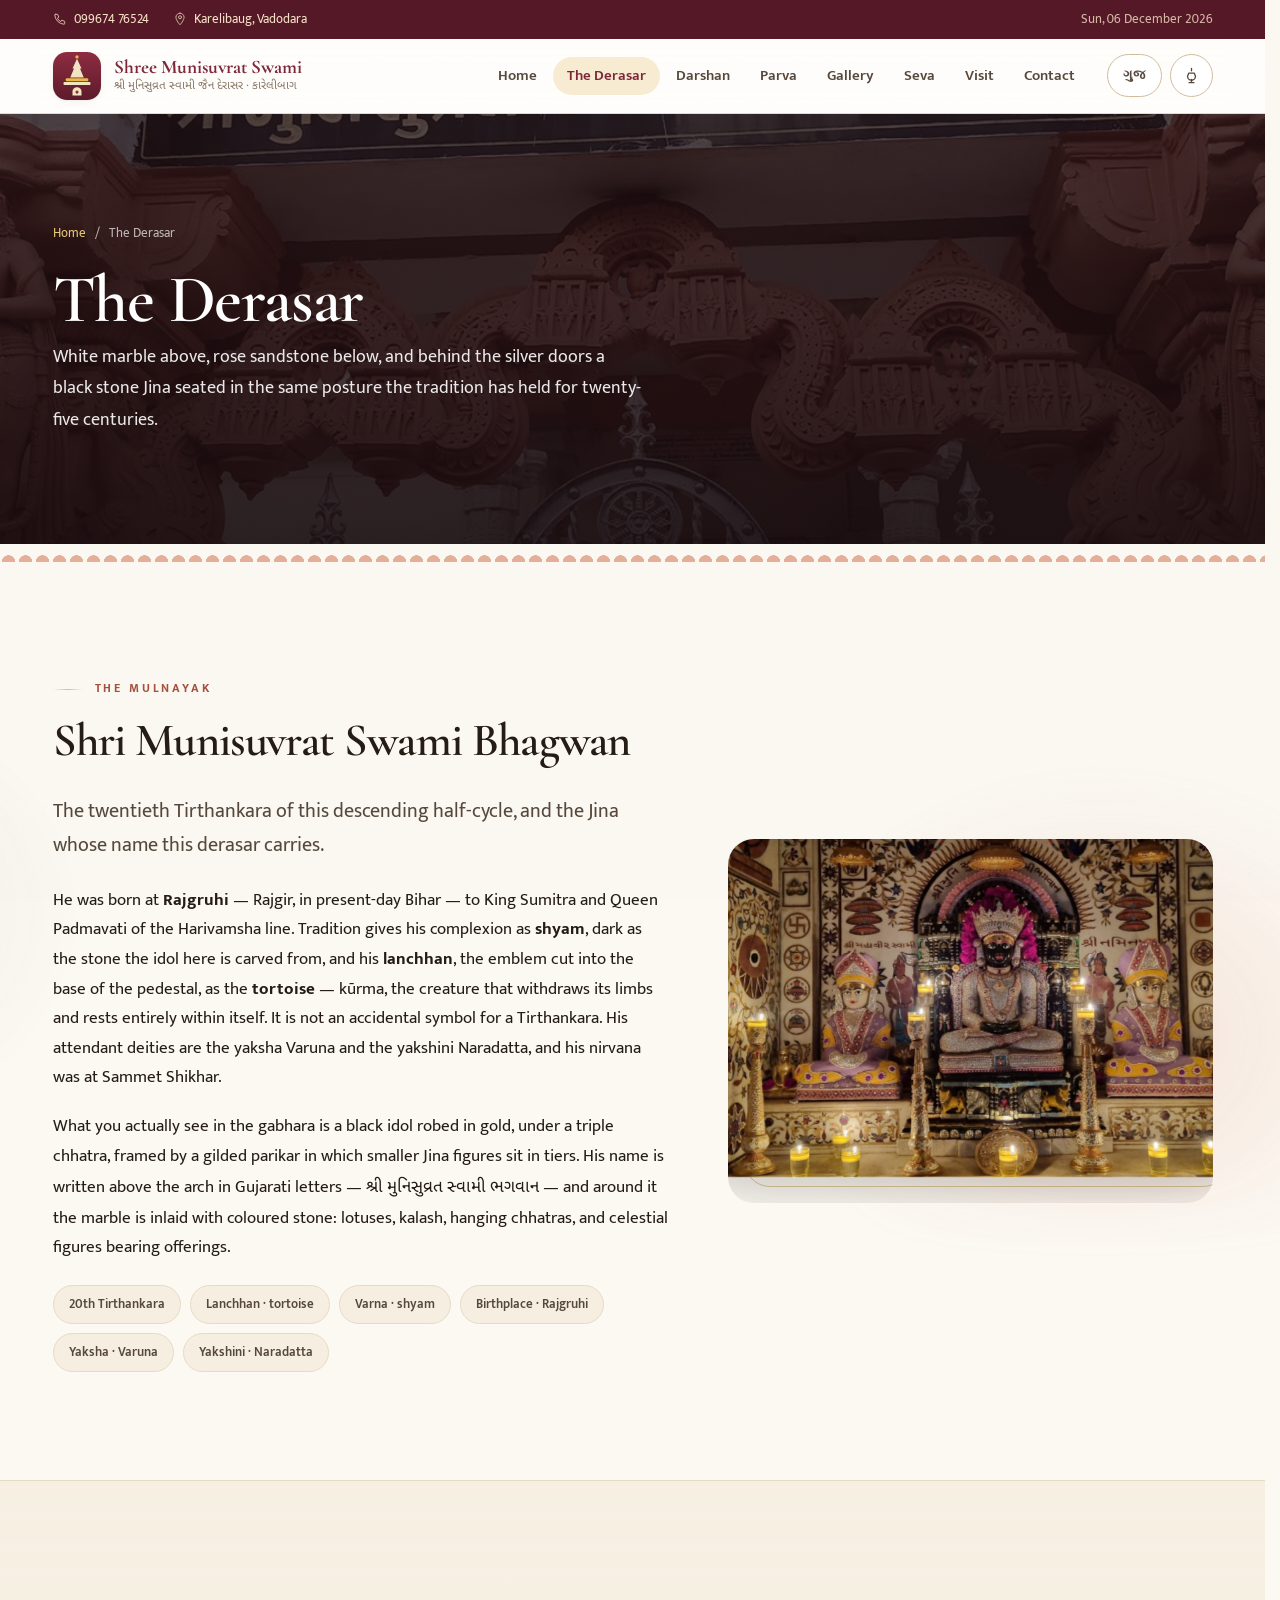
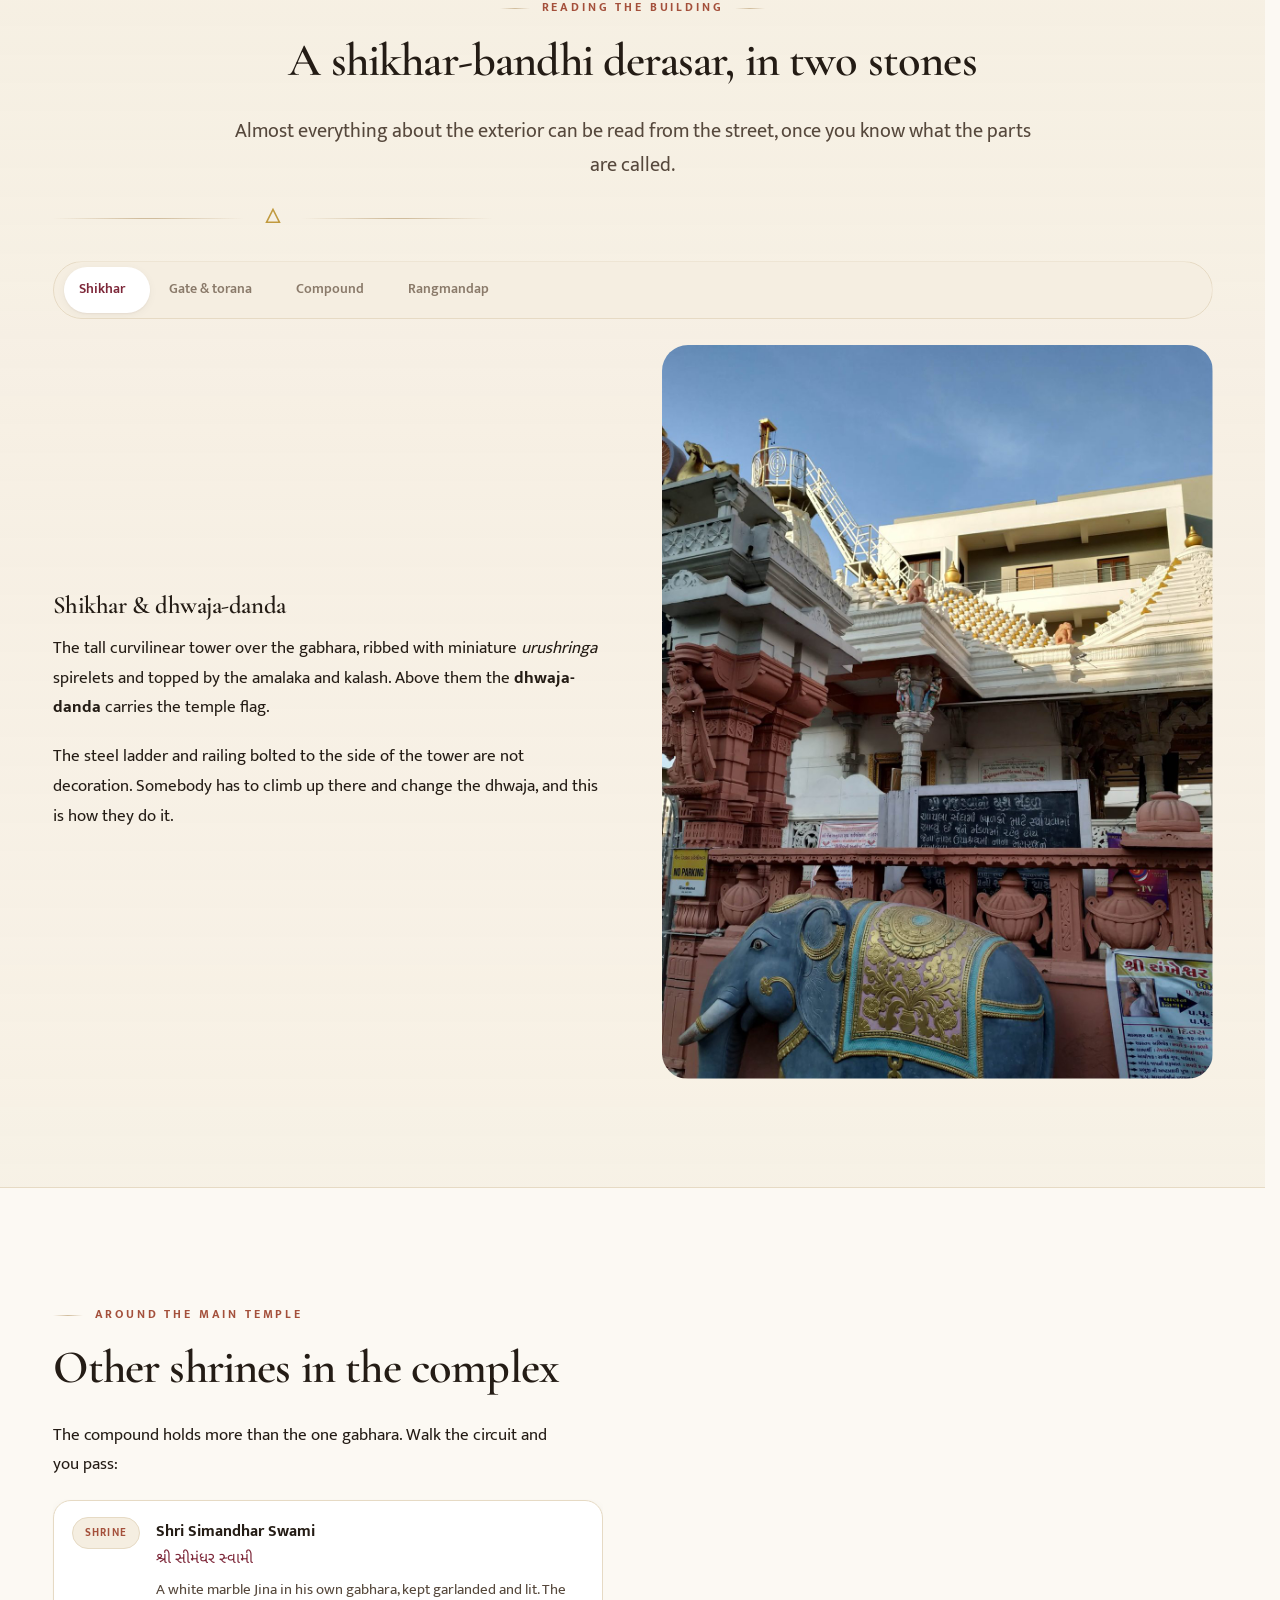
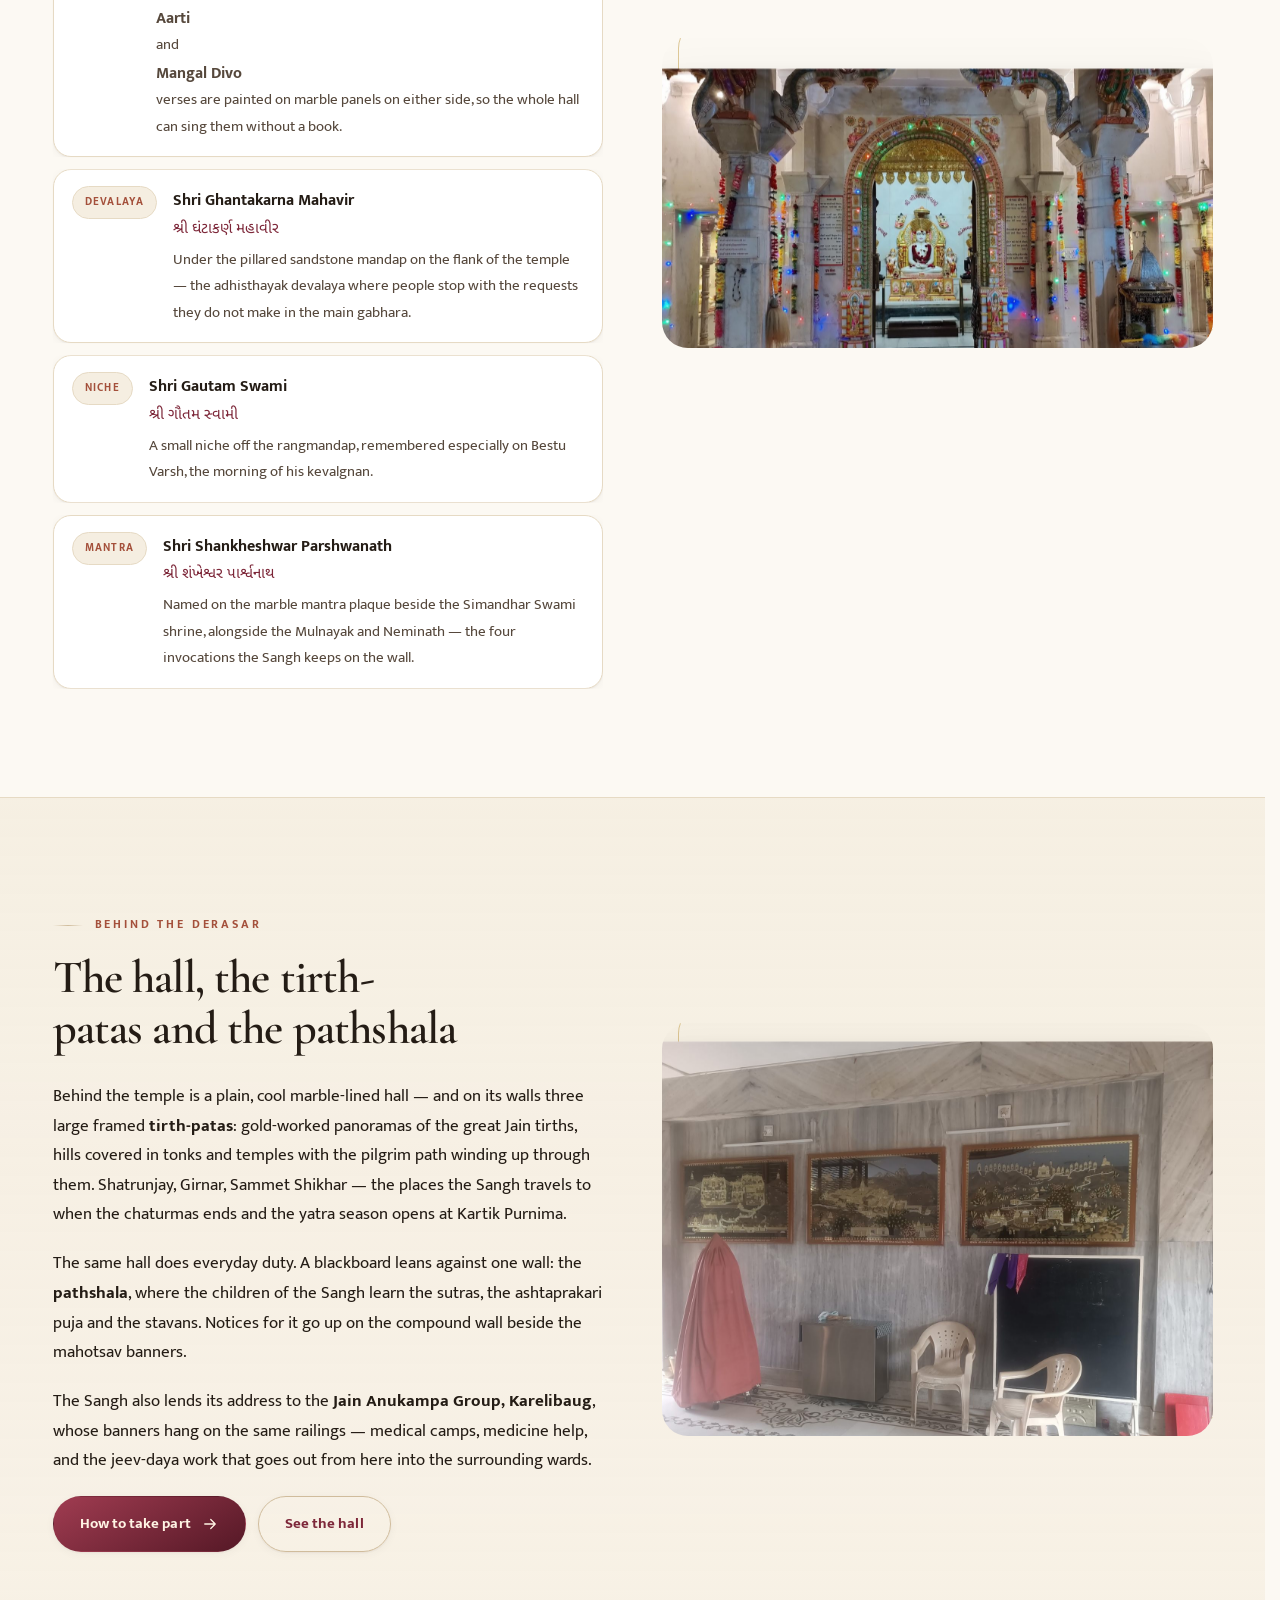
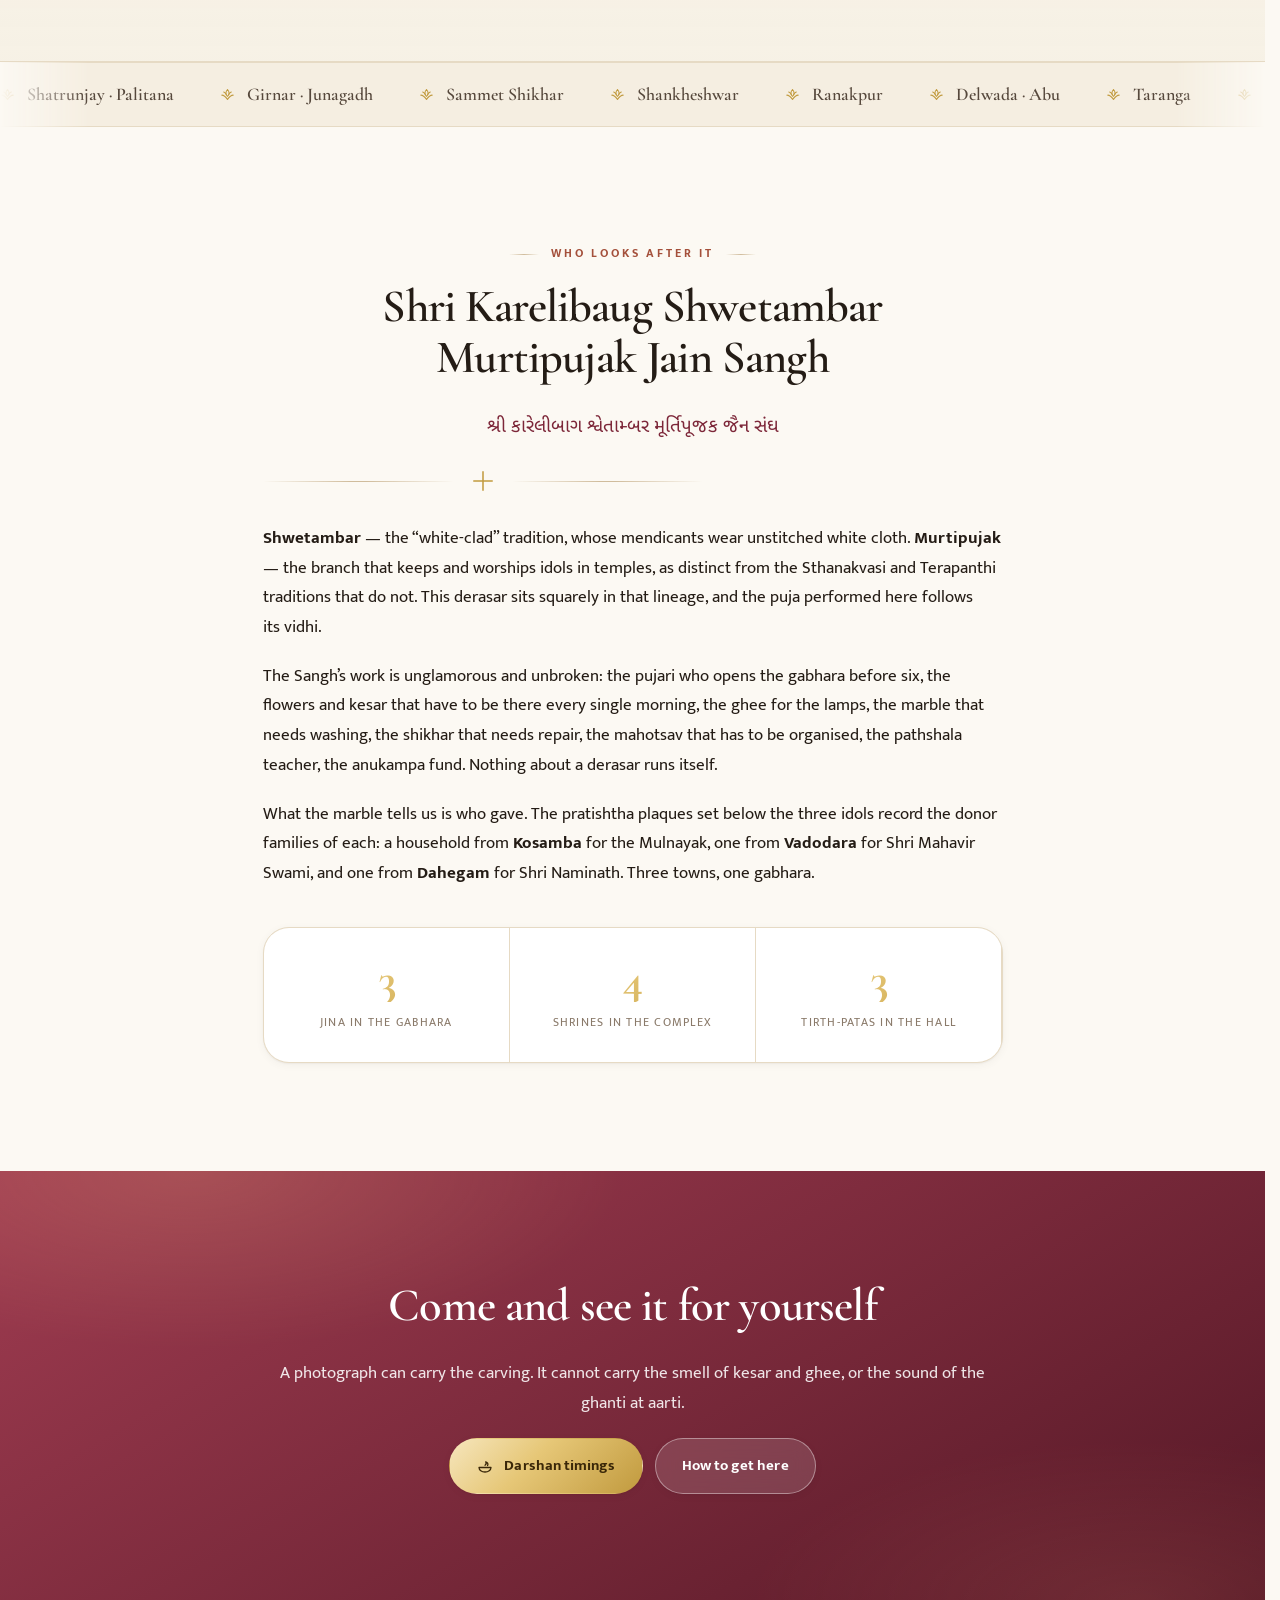
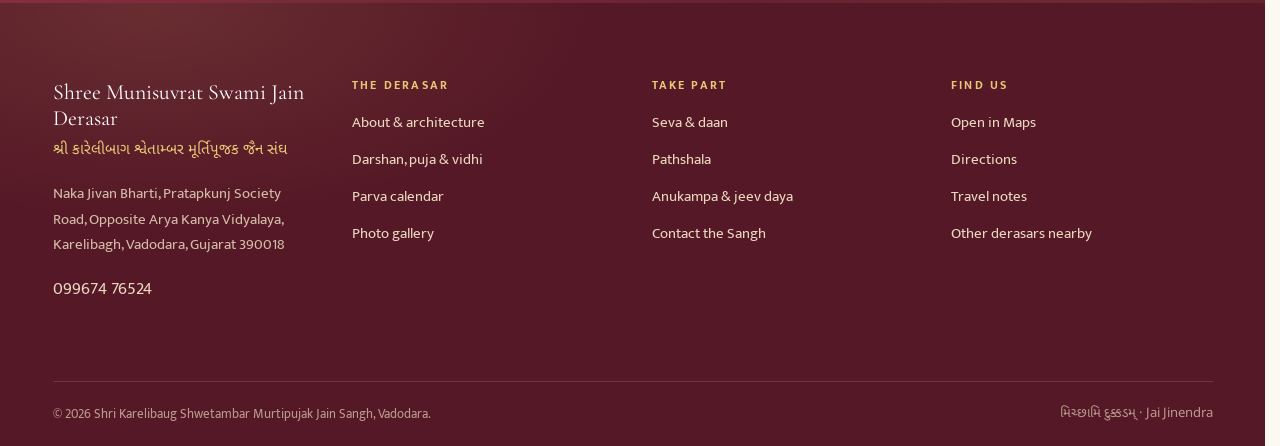
==== commit d267ca5c: "Rebuild the site on a modern design system, and clean up the copy DESIGN — "Torana", a marble / rose" ====
--- a/about.html
+++ b/about.html
@@ -5,7 +5,7 @@
 <meta name="viewport" content="width=device-width, initial-scale=1">
 <title>The Derasar — architecture, Mulnayak &amp; the Sangh | Shree Munisuvrat Swami Jain Derasar</title>
 <meta name="description" content="About Shree Munisuvrat Swami Jain Derasar, Karelibaug, Vadodara — the shikhar-bandhi architecture, the shyam-varna Mulnayak Shri Munisuvrat Swami Bhagwan, the shrines in the complex, and the Shri Karelibaug Shwetambar Murtipujak Jain Sangh that cares for it.">
-<meta name="theme-color" content="#7a2739">
+<meta name="theme-color" content="#7d2739">
 <link rel="icon" href="assets/img/favicon.svg" type="image/svg+xml">
 <link rel="preconnect" href="https://fonts.googleapis.com">
 <link rel="preconnect" href="https://fonts.gstatic.com" crossorigin>
@@ -20,14 +20,14 @@
     <a href="tel:+919967476524"><i data-icon="phone"></i> 099674 76524</a>
     <a href="https://maps.app.goo.gl/kbTzvgjWpJrhCLjv8" target="_blank" rel="noopener"><i data-icon="pin"></i> Karelibaug, Vadodara</a>
     <span class="spacer"></span>
-    <span data-today></span>
+    <span class="topbar__date" data-today></span>
   </div>
 </div>
 
 <header class="site-head">
   <div class="wrap">
     <a class="brand" href="index.html">
-      <img class="brand__mark" src="assets/img/favicon.svg" alt="" width="46" height="46">
+      <img class="brand__mark" src="assets/img/favicon.svg" alt="" width="48" height="48">
       <span class="brand__txt">
         <span class="brand__name">Shree Munisuvrat Swami</span>
         <span class="brand__sub">શ્રી મુનિસુવ્રત સ્વામી જૈન દેરાસર · કારેલીબાગ</span>
@@ -60,13 +60,13 @@
     <img src="assets/img/entrance-gate.jpg" alt="The temple gate beneath the Sangh nameplate" width="1200" height="1600">
     <div class="wrap pagehead__inner">
       <nav class="crumbs" aria-label="Breadcrumb"><a href="index.html">Home</a><span aria-hidden="true">/</span><span>The Derasar</span></nav>
-      <h1>The Derasar</h1>
-      <p>White marble above, rose sandstone below, and behind the silver doors a black stone Jina who has been sitting in the same posture for twenty-five centuries of telling.</p>
+      <h1 class="kinetic">The Derasar</h1>
+      <p>White marble above, rose sandstone below, and behind the silver doors a black stone Jina seated in the same posture the tradition has held for twenty-five centuries.</p>
     </div>
   </section>
   <div class="frieze"></div>
 
-  <!-- Mulnayak -->
+  <!-- ===================== MULNAYAK ===================== -->
   <section class="section">
     <div class="wrap split split--wide-l">
       <div>
@@ -74,117 +74,148 @@
         <h2>Shri Munisuvrat Swami Bhagwan</h2>
         <p class="lede">The twentieth Tirthankara of this descending half-cycle, and the Jina whose name this derasar carries.</p>
         <p>He was born at <strong>Rajgruhi</strong> — Rajgir, in present-day Bihar — to King Sumitra and Queen Padmavati of the Harivamsha line. Tradition gives his complexion as <strong>shyam</strong>, dark as the stone the idol here is carved from, and his <strong>lanchhan</strong>, the emblem cut into the base of the pedestal, as the <strong>tortoise</strong> — kūrma, the creature that withdraws its limbs and rests entirely within itself. It is not an accidental symbol for a Tirthankara. His attendant deities are the yaksha Varuna and the yakshini Naradatta, and his nirvana was at Sammet Shikhar.</p>
-        <p>What you actually see in the gabhara is a black idol, robed in gold, under a triple chhatra, framed by a gilded parikar in which smaller Jina figures sit in tiers. His name is written above the arch in Gujarati letters — <span class="gu">શ્રી મુનિસુવ્રત સ્વામી ભગવાન</span> — and around it the marble is inlaid with coloured stone: lotuses, kalash, hanging chhatras, and celestial figures bearing offerings.</p>
-        <ul class="tag-list" style="margin-top:20px">
+        <p>What you actually see in the gabhara is a black idol robed in gold, under a triple chhatra, framed by a gilded parikar in which smaller Jina figures sit in tiers. His name is written above the arch in Gujarati letters — <span class="gu">શ્રી મુનિસુવ્રત સ્વામી ભગવાન</span> — and around it the marble is inlaid with coloured stone: lotuses, kalash, hanging chhatras, and celestial figures bearing offerings.</p>
+        <ul class="tag-list" style="margin-top:22px">
           <li>20th Tirthankara</li><li>Lanchhan · tortoise</li><li>Varna · shyam</li><li>Birthplace · Rajgruhi</li><li>Yaksha · Varuna</li><li>Yakshini · Naradatta</li>
         </ul>
       </div>
-      <div class="framed reveal">
-        <img src="assets/img/mulnayak-aarti.jpg" alt="The Mulnayak adorned with an angi and ringed by ghee lamps during aarti" width="1600" height="1200" loading="lazy">
-      </div>
-    </div>
-  </section>
-
-  <!-- Architecture -->
+      <div class="framed" data-reveal="right">
+        <div class="parallax">
+          <img src="assets/img/mulnayak-aarti.jpg" alt="The Mulnayak adorned with an angi and ringed by ghee lamps during aarti" width="1600" height="1200" loading="lazy">
+        </div>
+      </div>
+    </div>
+  </section>
+
+  <!-- ===================== ARCHITECTURE, IN TABS ===================== -->
   <section class="section section--tint">
     <div class="wrap">
       <div class="center">
         <span class="eyebrow">Reading the building</span>
         <h2>A shikhar-bandhi derasar, in two stones</h2>
-        <p class="lede narrow">Almost everything about the exterior can be read from the street, if you know what the parts are called.</p>
-        <div class="divider"><svg viewBox="0 0 24 24" fill="none" stroke="currentColor" stroke-width="1.5"><path d="M12 4 6 16h12L12 4z"/></svg></div>
-      </div>
-      <div class="grid g-3">
-        <article class="card card--lift reveal">
-          <span class="card__ico"><i data-icon="dharma"></i></span>
-          <h3>Shikhar &amp; dhwaja-danda</h3>
-          <p>The tall curvilinear tower over the gabhara, ribbed with miniature urushringa spirelets and topped by the amalaka and kalash. The steel ladder and railing you can see on it are there for one reason: someone has to climb up and change the dhwaja.</p>
-        </article>
-        <article class="card card--lift reveal">
-          <span class="card__ico"><i data-icon="door"></i></span>
-          <h3>Torana &amp; the gate</h3>
-          <p>The entrance arch is carved in rose sandstone with makara-mukha brackets and standing figures on the pillars. Above it: the <strong>dharmachakra</strong> flanked by two golden lions, and beneath that the Sangh’s black nameplate in gold Gujarati letters.</p>
-        </article>
-        <article class="card card--lift reveal">
-          <span class="card__ico"><i data-icon="lotus"></i></span>
-          <h3>The two elephants</h3>
-          <p>A pair of painted stone elephants in gold-worked jhools stand at the foot of the steps — the auspicious gaja of the temple threshold, and the first thing every child who comes here goes to touch.</p>
-        </article>
-        <article class="card card--lift reveal">
-          <span class="card__ico"><i data-icon="kalash"></i></span>
-          <h3>The compound frieze</h3>
-          <p>The low boundary wall is finished in terracotta plaster and crowned with a repeating row of carved <strong>kalash</strong> finials — the band that makes the whole complex read as one thing from the road.</p>
-        </article>
-        <article class="card card--lift reveal">
-          <span class="card__ico"><i data-icon="star"></i></span>
-          <h3>Rangmandap &amp; silver doors</h3>
-          <p>Inside, the assembly hall carries painted and gilded woodwork, silver-plated gabhara doors worked with standing figures, and a hanging toran of silver ghantis along the lintel.</p>
-        </article>
-        <article class="card card--lift reveal">
-          <span class="card__ico"><i data-icon="hand"></i></span>
-          <h3>Inlaid marble floor</h3>
-          <p>The mandap and the hall behind are laid in white marble with coloured-stone inlay — running vine borders and large central lotus medallions, the sort of floor you notice only when you look down mid-chaityavandan.</p>
-        </article>
-      </div>
-    </div>
-  </section>
-
-  <!-- Shrines in the complex -->
+        <p class="lede narrow">Almost everything about the exterior can be read from the street, once you know what the parts are called.</p>
+        <div class="divider"><svg viewBox="0 0 24 24" fill="none" stroke="currentColor" stroke-width="1.4"><path d="M12 4 6 16h12L12 4z"/></svg></div>
+      </div>
+
+      <div class="tabs" data-reveal>
+        <div class="tabs__list" role="tablist" aria-label="Parts of the derasar">
+          <button type="button" role="tab" id="tb-1" aria-controls="tp-1" aria-selected="true">Shikhar</button>
+          <button type="button" role="tab" id="tb-2" aria-controls="tp-2" aria-selected="false">Gate &amp; torana</button>
+          <button type="button" role="tab" id="tb-3" aria-controls="tp-3" aria-selected="false">Compound</button>
+          <button type="button" role="tab" id="tb-4" aria-controls="tp-4" aria-selected="false">Rangmandap</button>
+        </div>
+
+        <div class="tabs__panel" role="tabpanel" id="tp-1" aria-labelledby="tb-1">
+          <div class="split">
+            <div>
+              <h3>Shikhar &amp; dhwaja-danda</h3>
+              <p>The tall curvilinear tower over the gabhara, ribbed with miniature <em>urushringa</em> spirelets and topped by the amalaka and kalash. Above them the <strong>dhwaja-danda</strong> carries the temple flag.</p>
+              <p class="mb-0">The steel ladder and railing bolted to the side of the tower are not decoration. Somebody has to climb up there and change the dhwaja, and this is how they do it.</p>
+            </div>
+            <div class="reveal-img"><img src="assets/img/shikhar-elephant.jpg" alt="The shikhar with its dhwaja-danda and access ladder, above the painted elephant at the gate" width="1200" height="1600" loading="lazy"></div>
+          </div>
+        </div>
+
+        <div class="tabs__panel" role="tabpanel" id="tp-2" aria-labelledby="tb-2" hidden>
+          <div class="split">
+            <div>
+              <h3>Torana &amp; the gate</h3>
+              <p>The entrance arch is carved in rose sandstone with makara-mukha brackets and standing figures on the pillars. Above it sits the <strong>dharmachakra</strong>, flanked by two golden lions.</p>
+              <p class="mb-0">Beneath that, the Sangh’s black nameplate in gold Gujarati letters — <span class="gu">શ્રી કારેલીબાગ શ્વેતામ્બર મૂર્તિપૂજક જૈન સંઘ</span> — and below it the name of the derasar itself.</p>
+            </div>
+            <div class="reveal-img"><img src="assets/img/entrance-gate.jpg" alt="The carved sandstone torana and gate below the dharmachakra and the Sangh nameplate" width="1200" height="1600" loading="lazy"></div>
+          </div>
+        </div>
+
+        <div class="tabs__panel" role="tabpanel" id="tp-3" aria-labelledby="tb-3" hidden>
+          <div class="split">
+            <div>
+              <h3>Elephants &amp; the kalash frieze</h3>
+              <p>A pair of painted stone elephants in gold-worked jhools stand at the foot of the steps — the auspicious <em>gaja</em> of the temple threshold, and the first thing every child who comes here goes to touch.</p>
+              <p class="mb-0">The low boundary wall is finished in terracotta plaster and crowned with a repeating row of carved <strong>kalash</strong> finials: the band that makes the whole complex read as one thing from the road.</p>
+            </div>
+            <div class="reveal-img"><img src="assets/img/facade-day.jpg" alt="The compound wall with its repeating carved kalash finials and the elephants at the steps" width="1600" height="893" loading="lazy"></div>
+          </div>
+        </div>
+
+        <div class="tabs__panel" role="tabpanel" id="tp-4" aria-labelledby="tb-4" hidden>
+          <div class="split">
+            <div>
+              <h3>Rangmandap, silver doors &amp; the floor</h3>
+              <p>Inside, the assembly hall carries painted and gilded woodwork: elephants and seated Jina figures along the frieze, and brackets of apsaras under the beams.</p>
+              <p>The gabhara is closed by <strong>silver-plated doors</strong> worked with standing figures, with a hanging toran of silver ghantis along the lintel.</p>
+              <p class="mb-0">Underfoot, white marble laid with coloured-stone inlay — running vine borders and large central lotus medallions, the sort of floor you notice only when you look down mid-chaityavandan.</p>
+            </div>
+            <div class="reveal-img"><img src="assets/img/rangmandap-silver.jpg" alt="Silver-plated gabhara doors and the painted, gilded rangmandap" width="1600" height="900" loading="lazy"></div>
+          </div>
+        </div>
+      </div>
+    </div>
+  </section>
+
+  <!-- ===================== OTHER SHRINES ===================== -->
   <section class="section">
     <div class="wrap split split--flip">
-      <div class="framed reveal">
-        <img src="assets/img/simandhar-shrine.jpg" alt="The Shri Simandhar Swami shrine, garlanded and lit, with aarti verses on the wall" width="1600" height="900" loading="lazy">
+      <div class="framed" data-reveal="left">
+        <div class="parallax">
+          <img src="assets/img/simandhar-shrine.jpg" alt="The Shri Simandhar Swami shrine, garlanded and lit, with aarti verses on the wall" width="1600" height="900" loading="lazy">
+        </div>
       </div>
       <div>
         <span class="eyebrow">Around the main temple</span>
         <h2>Other shrines in the complex</h2>
         <p>The compound holds more than the one gabhara. Walk the circuit and you pass:</p>
         <ul class="deity-list">
-          <li><span class="pos">Shrine</span><span><strong>Shri Simandhar Swami</strong><span class="gu">શ્રી સીમંધર સ્વામી</span>A white marble Jina in his own gabhara, kept garlanded and lit. The <strong>Aarti</strong> and <strong>Mangal Divo</strong> verses are painted on marble panels on either side, so the whole hall can sing them without a book.</span></li>
-          <li><span class="pos">Devalaya</span><span><strong>Shri Ghantakarna Mahavir</strong><span class="gu">શ્રી ઘંટાકર્ણ મહાવીર</span>Under the pillared sandstone mandap on the flank of the temple — the adhisthayak devalaya where people stop with the requests they do not make in the main gabhara.</span></li>
-          <li><span class="pos">Panel</span><span><strong>Shri Gautam Swami</strong><span class="gu">શ્રી ગૌતમ સ્વામી</span>A small niche off the rangmandap, remembered especially on Bestu Varsh, the morning of his kevalgnan.</span></li>
-          <li><span class="pos">Mantra</span><span><strong>Shri Shankheshwar Parshwanath</strong><span class="gu">શ્રી શંખેશ્વર પાર્શ્વનાથ</span>Named on the marble mantra plaque beside the Simandhar Swami shrine, alongside the Mulnayak and Neminath — the four invocations the Sangh keeps on the wall.</span></li>
-        </ul>
-      </div>
-    </div>
-  </section>
-
-  <!-- The hall -->
+          <li data-reveal="right"><span class="pos">Shrine</span><span><strong>Shri Simandhar Swami</strong><span class="gu">શ્રી સીમંધર સ્વામી</span><p>A white marble Jina in his own gabhara, kept garlanded and lit. The <strong>Aarti</strong> and <strong>Mangal Divo</strong> verses are painted on marble panels on either side, so the whole hall can sing them without a book.</p></span></li>
+          <li data-reveal="right" style="--d:80ms"><span class="pos">Devalaya</span><span><strong>Shri Ghantakarna Mahavir</strong><span class="gu">શ્રી ઘંટાકર્ણ મહાવીર</span><p>Under the pillared sandstone mandap on the flank of the temple — the adhisthayak devalaya where people stop with the requests they do not make in the main gabhara.</p></span></li>
+          <li data-reveal="right" style="--d:160ms"><span class="pos">Niche</span><span><strong>Shri Gautam Swami</strong><span class="gu">શ્રી ગૌતમ સ્વામી</span><p>A small niche off the rangmandap, remembered especially on Bestu Varsh, the morning of his kevalgnan.</p></span></li>
+          <li data-reveal="right" style="--d:240ms"><span class="pos">Mantra</span><span><strong>Shri Shankheshwar Parshwanath</strong><span class="gu">શ્રી શંખેશ્વર પાર્શ્વનાથ</span><p>Named on the marble mantra plaque beside the Simandhar Swami shrine, alongside the Mulnayak and Neminath — the four invocations the Sangh keeps on the wall.</p></span></li>
+        </ul>
+      </div>
+    </div>
+  </section>
+
+  <!-- ===================== THE HALL ===================== -->
   <section class="section section--tint">
     <div class="wrap split">
       <div>
         <span class="eyebrow">Behind the derasar</span>
         <h2>The hall, the tirth-patas and the pathshala</h2>
-        <p>Behind the temple is a plain, cool marble-lined hall — and on its walls, three large framed <strong>tirth-patas</strong>: gold-worked panoramas of the great Jain tirths, hills covered in tonks and temples with the pilgrim path winding up through them. Shatrunjay, Girnar, Sammet Shikhar: the places the Sangh travels to when the chaturmas ends and the yatra season opens at Kartik Purnima.</p>
-        <p>The same hall does everyday duty. A blackboard leans against one wall — the <strong>pathshala</strong>, where the children of the Sangh learn the sutras, the ashtaprakari puja and the stavans. Notices for it go up on the compound wall next to the mahotsav banners.</p>
+        <p>Behind the temple is a plain, cool marble-lined hall — and on its walls three large framed <strong>tirth-patas</strong>: gold-worked panoramas of the great Jain tirths, hills covered in tonks and temples with the pilgrim path winding up through them. Shatrunjay, Girnar, Sammet Shikhar — the places the Sangh travels to when the chaturmas ends and the yatra season opens at Kartik Purnima.</p>
+        <p>The same hall does everyday duty. A blackboard leans against one wall: the <strong>pathshala</strong>, where the children of the Sangh learn the sutras, the ashtaprakari puja and the stavans. Notices for it go up on the compound wall beside the mahotsav banners.</p>
         <p>The Sangh also lends its address to the <strong>Jain Anukampa Group, Karelibaug</strong>, whose banners hang on the same railings — medical camps, medicine help, and the jeev-daya work that goes out from here into the surrounding wards.</p>
         <div class="btn-row">
           <a class="btn" href="seva.html">How to take part <i data-icon="arrow"></i></a>
           <a class="btn btn--ghost" href="gallery.html">See the hall</a>
         </div>
       </div>
-      <div class="framed reveal">
-        <img src="assets/img/tirthpata-hall.jpg" alt="Framed gold tirth-pata panels on a marble wall above an inlaid marble floor" width="1600" height="1200" loading="lazy">
-      </div>
-    </div>
-  </section>
-
-  <!-- The Sangh -->
+      <div class="framed" data-reveal="right">
+        <div class="parallax">
+          <img src="assets/img/tirthpata-hall.jpg" alt="Framed gold tirth-pata panels on a marble wall above an inlaid marble floor" width="1600" height="1200" loading="lazy">
+        </div>
+      </div>
+    </div>
+  </section>
+
+  <div class="marquee" data-marquee="tirths" aria-hidden="true" style="--speed:46s"></div>
+
+  <!-- ===================== THE SANGH ===================== -->
   <section class="section">
     <div class="wrap narrow">
       <div class="center">
         <span class="eyebrow">Who looks after it</span>
         <h2>Shri Karelibaug Shwetambar Murtipujak Jain Sangh</h2>
-        <p class="gu" style="font-size:1.15rem;color:var(--maroon)">શ્રી કારેલીબાગ શ્વેતામ્બર મૂર્તિપૂજક જૈન સંઘ</p>
-        <div class="divider"><svg viewBox="0 0 24 24" fill="none" stroke="currentColor" stroke-width="1.5"><path d="M12 3v18M3 12h18"/></svg></div>
+        <p class="gu" style="font-size:1.18rem;color:var(--maroon)">શ્રી કારેલીબાગ શ્વેતામ્બર મૂર્તિપૂજક જૈન સંઘ</p>
+        <div class="divider"><svg viewBox="0 0 24 24" fill="none" stroke="currentColor" stroke-width="1.4"><path d="M12 3v18M3 12h18"/></svg></div>
       </div>
       <p><strong>Shwetambar</strong> — the “white-clad” tradition, whose mendicants wear unstitched white cloth. <strong>Murtipujak</strong> — the branch that keeps and worships idols in temples, as distinct from the Sthanakvasi and Terapanthi traditions that do not. This derasar sits squarely in that lineage, and the puja performed here follows its vidhi.</p>
       <p>The Sangh’s work is unglamorous and unbroken: the pujari who opens the gabhara before six, the flowers and kesar that have to be there every single morning, the ghee for the lamps, the marble that needs washing, the shikhar that needs repair, the mahotsav that has to be organised, the pathshala teacher, the anukampa fund. Nothing about a derasar runs itself.</p>
-      <div class="notice">
-        <i data-icon="info"></i>
-        <p class="mb-0"><strong>Trustees, and the history we have not written here.</strong> This website is built from what the derasar itself makes public — its Google Business Profile, the inscriptions and boards visible in its own photographs. The names of the trust and its office-bearers, the year of the pratishtha and the account of the temple’s founding are all recorded inside the derasar, and they belong to the Sangh to publish. If you can supply them, please <a href="contact.html">send them in</a> and they will be added, accurately.</p>
-      </div>
-      <p style="margin-top:26px">What the marble does tell us is who gave. The pratishtha plaques set below the three idols record the donor families of each: a household from <strong>Kosamba</strong> for the Mulnayak, one from <strong>Vadodara</strong> for Shri Mahavir Swami, and one from <strong>Dahegam</strong> for Shri Naminath. Three towns, one gabhara.</p>
+      <p>What the marble tells us is who gave. The pratishtha plaques set below the three idols record the donor families of each: a household from <strong>Kosamba</strong> for the Mulnayak, one from <strong>Vadodara</strong> for Shri Mahavir Swami, and one from <strong>Dahegam</strong> for Shri Naminath. Three towns, one gabhara.</p>
+      <div class="stats" style="margin-top:38px">
+        <div class="stat"><div class="stat__n" data-count="3">3</div><div class="stat__l">Jina in the gabhara</div></div>
+        <div class="stat"><div class="stat__n" data-count="4">4</div><div class="stat__l">Shrines in the complex</div></div>
+        <div class="stat"><div class="stat__n" data-count="3">3</div><div class="stat__l">Tirth-patas in the hall</div></div>
+      </div>
     </div>
   </section>
 
@@ -194,7 +225,7 @@
       <p style="color:rgba(255,255,255,.88)">A photograph can carry the carving. It cannot carry the smell of kesar and ghee, or the sound of the ghanti at aarti.</p>
       <div class="btn-row" style="justify-content:center">
         <a class="btn btn--gold" href="darshan.html"><i data-icon="diya"></i> Darshan timings</a>
-        <a class="btn btn--light" href="visit.html">How to get here</a>
+        <a class="btn btn--glass" href="visit.html">How to get here</a>
       </div>
     </div>
   </section>
@@ -208,32 +239,32 @@
         <div class="foot-brand">Shree Munisuvrat Swami Jain Derasar</div>
         <p class="foot-guj">શ્રી કારેલીબાગ શ્વેતામ્બર મૂર્તિપૂજક જૈન સંઘ</p>
         <p style="font-size:.92rem;opacity:.85">Naka Jivan Bharti, Pratapkunj Society Road, Opposite Arya Kanya Vidyalaya, Karelibagh, Vadodara, Gujarat 390018</p>
-        <p style="margin-bottom:0"><a href="tel:+919967476524">099674 76524</a></p>
+        <p class="mb-0"><a href="tel:+919967476524">099674 76524</a></p>
       </div>
       <div>
         <h4>The derasar</h4>
         <ul>
-          <li><a href="about.html"><span data-en>The Derasar</span><span data-gu class="gu">દેરાસર</span></a></li>
-          <li><a href="darshan.html"><span data-en>Darshan</span><span data-gu class="gu">દર્શન</span></a></li>
-          <li><a href="events.html"><span data-en>Parva</span><span data-gu class="gu">પર્વ</span></a></li>
-          <li><a href="gallery.html"><span data-en>Gallery</span><span data-gu class="gu">તસવીરો</span></a></li>
+          <li><a href="about.html">About &amp; architecture</a></li>
+          <li><a href="darshan.html">Darshan, puja &amp; vidhi</a></li>
+          <li><a href="events.html">Parva calendar</a></li>
+          <li><a href="gallery.html">Photo gallery</a></li>
         </ul>
       </div>
       <div>
         <h4>Take part</h4>
         <ul>
-          <li><a href="seva.html"><span data-en>Seva</span><span data-gu class="gu">સેવા</span></a></li>
+          <li><a href="seva.html">Seva &amp; daan</a></li>
           <li><a href="seva.html#pathshala">Pathshala</a></li>
           <li><a href="seva.html#anukampa">Anukampa &amp; jeev daya</a></li>
-          <li><a href="contact.html"><span data-en>Contact</span><span data-gu class="gu">સંપર્ક</span></a></li>
+          <li><a href="contact.html">Contact the Sangh</a></li>
         </ul>
       </div>
       <div>
         <h4>Find us</h4>
         <ul>
-          <li><a href="https://maps.app.goo.gl/kbTzvgjWpJrhCLjv8" target="_blank" rel="noopener">Google Maps listing</a></li>
+          <li><a href="https://maps.app.goo.gl/kbTzvgjWpJrhCLjv8" target="_blank" rel="noopener">Open in Maps</a></li>
           <li><a href="https://www.google.com/maps/dir/?api=1&amp;destination=22.3160642%2C73.1997035" target="_blank" rel="noopener">Directions</a></li>
-          <li><a href="visit.html"><span data-en>Visit</span><span data-gu class="gu">પધારો</span></a></li>
+          <li><a href="visit.html">Travel notes</a></li>
           <li><a href="visit.html#nearby">Other derasars nearby</a></li>
         </ul>
       </div>
@@ -245,7 +276,6 @@
   </div>
 </footer>
 
-<button class="to-top" type="button" aria-label="Back to top"><i data-icon="up"></i></button>
 <script src="assets/js/data.js"></script>
 <script src="assets/js/site.js"></script>
 </body>
--- a/assets/css/style.css
+++ b/assets/css/style.css
@@ -1,682 +1,1287 @@
+@charset "UTF-8";
 /* ==========================================================================
    Shree Munisuvrat Swami Jain Derasar — Karelibaug, Vadodara
-   Theme: "Marble & Sandstone" — ivory marble, rose sandstone, temple gold
+   Design system: "Torana" — marble, rose sandstone and temple gold,
+   built as a modern editorial surface.
    ========================================================================== */
 
-/* ---------- 1. Tokens --------------------------------------------------- */
-:root {
-  /* Sandstone / marble palette drawn from the derasar itself */
-  --ink:         #2a2019;
-  --ink-soft:    #5b4c40;
-  --ink-faint:   #8b7a6b;
-
-  --marble:      #fbf7ef;
-  --marble-2:    #f4ecdf;
-  --marble-3:    #e9dcc7;
-
-  --sandstone:   #c1705c;
-  --sandstone-d: #a4523f;
-  --sandstone-l: #dfa392;
-
-  --maroon:      #7a2739;
-  --maroon-d:    #571a28;
-  --maroon-l:    #9c3b4e;
-
-  --gold:        #c39b40;
-  --gold-l:      #e3c274;
-  --gold-pale:   #f3e6c4;
-
-  --saffron:     #e2801d;
-  --diya:        #ffb340;
-  --leaf:        #4c6b4a;
-
-  --line:        #e2d5bf;
-  --line-strong: #cdba9c;
-
-  --surface:     #ffffff;
-  --surface-2:   #fdfaf4;
-
-  /* Typography */
-  --f-display: "Cormorant Garamond", "Cambria", Georgia, "Times New Roman", serif;
-  --f-body:    "Mukta", "Segoe UI", system-ui, -apple-system, sans-serif;
-  --f-guj:     "Noto Sans Gujarati", "Shruti", "Mukta", sans-serif;
-
-  /* Rhythm */
-  --wrap: 1200px;
-  --wrap-narrow: 800px;
-  --r-sm: 6px;
-  --r:    12px;
-  --r-lg: 20px;
-
-  --sh-1: 0 1px 2px rgba(42,32,25,.06), 0 2px 8px rgba(42,32,25,.05);
-  --sh-2: 0 4px 12px rgba(42,32,25,.08), 0 12px 32px rgba(42,32,25,.07);
-  --sh-3: 0 10px 24px rgba(42,32,25,.12), 0 28px 64px rgba(42,32,25,.12);
-
-  --ease: cubic-bezier(.22,.61,.36,1);
+@layer tokens, base, layout, ornament, components, effects, utilities, responsive;
+
+/* Cross-document page transitions where the browser supports them. */
+@view-transition { navigation: auto; }
+
+/* ==========================================================================
+   TOKENS
+   ========================================================================== */
+@layer tokens {
+
+  @property --angle { syntax: '<angle>'; inherits: false; initial-value: 0deg; }
+  @property --shine { syntax: '<percentage>'; inherits: false; initial-value: 0%; }
+
+  :root {
+    /* ---- Ink & marble ---- */
+    --ink:         #241c15;
+    --ink-soft:    #56483c;
+    --ink-faint:   #8a7a6a;
+
+    --marble:      #fcf9f3;
+    --marble-2:    #f5eee1;
+    --marble-3:    #ebdfca;
+
+    /* ---- Rose sandstone (the compound wall) ---- */
+    --sandstone:   #c3705a;
+    --sandstone-d: #a4503b;
+    --sandstone-l: #e2a894;
+
+    /* ---- Maroon (the Sangh nameplate) ---- */
+    --maroon:      #7d2739;
+    --maroon-d:    #551826;
+    --maroon-l:    #a03c51;
+
+    /* ---- Gold (kalash, parikar, dhwaja) ---- */
+    --gold:        #c19a3e;
+    --gold-l:      #e6c777;
+    --gold-xl:     #f6e6bd;
+    --gold-pale:   #f7ecd2;
+
+    --saffron:     #e2801d;
+    --diya:        #ffb43c;
+    --leaf:        #4a6b48;
+
+    --line:        #e6dac4;
+    --line-strong: #d0bc9c;
+
+    --surface:     #ffffff;
+    --surface-2:   #fdfaf4;
+    --glass:       rgba(255, 255, 255, .72);
+    --glass-line:  rgba(255, 255, 255, .6);
+
+    /* ---- Gradients ---- */
+    --grad-gold:   linear-gradient(135deg, var(--gold-xl) 0%, var(--gold-l) 42%, var(--gold) 100%);
+    --grad-maroon: linear-gradient(150deg, var(--maroon-l), var(--maroon-d));
+    --grad-stone:  linear-gradient(150deg, var(--sandstone-l), var(--sandstone-d));
+
+    /* ---- Type ---- */
+    --f-display: "Cormorant Garamond", Cambria, Georgia, "Times New Roman", serif;
+    --f-body:    "Mukta", "Segoe UI", system-ui, -apple-system, sans-serif;
+    --f-guj:     "Noto Sans Gujarati", Shruti, "Mukta", sans-serif;
+
+    /* ---- Rhythm ---- */
+    --wrap: 1240px;
+    --wrap-narrow: 820px;
+    --gutter: clamp(18px, 4vw, 40px);
+
+    --r-xs: 8px;
+    --r-sm: 12px;
+    --r:    18px;
+    --r-lg: 26px;
+    --r-xl: 36px;
+
+    /* ---- Elevation ---- */
+    --sh-1: 0 1px 2px rgba(36,28,21,.05), 0 2px 10px rgba(36,28,21,.045);
+    --sh-2: 0 2px 6px rgba(36,28,21,.05), 0 14px 34px rgba(36,28,21,.075);
+    --sh-3: 0 8px 20px rgba(36,28,21,.09), 0 32px 70px rgba(36,28,21,.13);
+    --sh-glow: 0 14px 44px color-mix(in srgb, var(--gold) 28%, transparent);
+
+    /* ---- Motion ---- */
+    --ease:      cubic-bezier(.22,.61,.36,1);
+    --ease-out:  cubic-bezier(.16,.84,.28,1);
+    --ease-soft: cubic-bezier(.4,.14,.3,1);
+    --spring:    cubic-bezier(.34,1.46,.54,1);
+
+    --head-h: 74px;
+    color-scheme: light;
+  }
+
+  /* ---- Diya mode: the derasar after the evening aarti ---- */
+  [data-mode="night"] {
+    --ink:         #f4ead9;
+    --ink-soft:    #d5c4aa;
+    --ink-faint:   #9d8b74;
+
+    --marble:      #17110e;
+    --marble-2:    #201814;
+    --marble-3:    #2d221b;
+
+    --sandstone:   #d4866e;
+    --sandstone-d: #bb6b53;
+    --sandstone-l: #e8b6a2;
+
+    --maroon:      #e0909f;
+    --maroon-d:    #8e2b3e;
+    --maroon-l:    #f0adb9;
+
+    --gold:        #dcb75c;
+    --gold-l:      #eed292;
+    --gold-xl:     #f8ebc6;
+    --gold-pale:   #402f16;
+
+    --line:        #3a2c22;
+    --line-strong: #56412f;
+
+    --surface:     #1f1712;
+    --surface-2:   #191310;
+    --glass:       rgba(31, 23, 18, .72);
+    --glass-line:  rgba(255, 235, 205, .1);
+
+    --sh-1: 0 1px 3px rgba(0,0,0,.5);
+    --sh-2: 0 10px 30px rgba(0,0,0,.55);
+    --sh-3: 0 22px 64px rgba(0,0,0,.68);
+    --sh-glow: 0 14px 48px color-mix(in srgb, var(--gold) 22%, transparent);
+
+    color-scheme: dark;
+  }
 }
 
-/* "Diya mode" — the derasar after the evening aarti */
-[data-mode="night"] {
-  --ink:         #f3e8d6;
-  --ink-soft:    #d3c1a7;
-  --ink-faint:   #a08d74;
-
-  --marble:      #1b1512;
-  --marble-2:    #241c17;
-  --marble-3:    #30241d;
-
-  --line:        #3d2f25;
-  --line-strong: #54402f;
-
-  --surface:     #211a15;
-  --surface-2:   #191310;
-
-  --maroon:      #d0798c;
-  --maroon-d:    #b35b6e;
-  --maroon-l:    #e5a2b0;
-
-  --gold:        #dfb95e;
-  --gold-l:      #f0d492;
-  --gold-pale:   #4a3a1e;
-
-  --sandstone:   #d2836d;
-  --sandstone-d: #b96a54;
-
-  --sh-1: 0 1px 2px rgba(0,0,0,.4);
-  --sh-2: 0 4px 14px rgba(0,0,0,.45);
-  --sh-3: 0 12px 40px rgba(0,0,0,.55);
+/* ==========================================================================
+   BASE
+   ========================================================================== */
+@layer base {
+
+  *, *::before, *::after { box-sizing: border-box; }
+
+  html {
+    -webkit-text-size-adjust: 100%;
+    scroll-behavior: smooth;
+    scrollbar-gutter: stable;
+    background-color: var(--marble);
+    transition: background-color .5s var(--ease);
+    /* Clip on the root, not just on body — decorative overflow (the drifting
+       aurora, the marquee track, the scaled hero) propagates past body and
+       would otherwise give the whole page a horizontal scrollbar. `clip`
+       rather than `hidden` so no scroll container is created and the sticky
+       header keeps working. */
+    overflow-x: clip;
+  }
+
+  body {
+    margin: 0;
+    font-family: var(--f-body);
+    font-size: 17px;
+    font-weight: 400;
+    line-height: 1.74;
+    color: var(--ink);
+    background-color: transparent;
+    overflow-x: clip;
+    transition: color .5s var(--ease);
+  }
+
+  /* Aurora — soft drifting light, the way sun moves across a marble floor. */
+  body::before {
+    content: "";
+    position: fixed;
+    inset: -25vmax;
+    z-index: -2;
+    pointer-events: none;
+    background:
+      radial-gradient(36vmax 30vmax at 14% 6%,  color-mix(in srgb, var(--gold)      26%, transparent), transparent 64%),
+      radial-gradient(32vmax 26vmax at 86% 2%,  color-mix(in srgb, var(--maroon-l)  18%, transparent), transparent 64%),
+      radial-gradient(40vmax 32vmax at 74% 88%, color-mix(in srgb, var(--sandstone) 20%, transparent), transparent 64%),
+      radial-gradient(30vmax 26vmax at 8%  80%, color-mix(in srgb, var(--leaf)      12%, transparent), transparent 64%);
+    filter: blur(28px) saturate(1.15);
+    opacity: .85;
+    animation: aurora 34s var(--ease-soft) infinite alternate;
+  }
+  [data-mode="night"] body::before { opacity: .5; }
+
+  @keyframes aurora {
+    0%   { transform: translate3d(0, 0, 0) scale(1); }
+    50%  { transform: translate3d(-3%, 2%, 0) scale(1.08); }
+    100% { transform: translate3d(2.5%, -2.5%, 0) scale(1.04); }
+  }
+
+  /* Paper grain, so the flat colour never looks like plastic. */
+  body::after {
+    content: "";
+    position: fixed;
+    inset: 0;
+    z-index: -1;
+    pointer-events: none;
+    opacity: .035;
+    background-image: url("data:image/svg+xml,%3Csvg xmlns='http://www.w3.org/2000/svg' width='180' height='180'%3E%3Cfilter id='n'%3E%3CfeTurbulence type='fractalNoise' baseFrequency='.82' numOctaves='3'/%3E%3C/filter%3E%3Crect width='180' height='180' filter='url(%23n)'/%3E%3C/svg%3E");
+  }
+  [data-mode="night"] body::after { opacity: .06; }
+
+  img, svg, video, iframe { max-width: 100%; height: auto; display: block; }
+
+  a { color: var(--maroon); text-decoration-thickness: 1px; text-underline-offset: 3px;
+      text-decoration-color: color-mix(in srgb, currentColor 32%, transparent);
+      transition: color .2s, text-decoration-color .2s; }
+  a:hover { color: var(--maroon-d); text-decoration-color: currentColor; }
+
+  button { font: inherit; color: inherit; }
+
+  :focus-visible { outline: 2.5px solid var(--gold); outline-offset: 3px; border-radius: 6px; }
+  ::selection { background: var(--gold-l); color: #2a2018; }
+
+  h1, h2, h3, h4 {
+    font-family: var(--f-display);
+    font-weight: 600;
+    line-height: 1.1;
+    letter-spacing: -.018em;
+    text-wrap: balance;
+    margin: 0 0 .6em;
+  }
+  h1 { font-size: clamp(2.3rem, 5.6vw, 4.2rem); }
+  h2 { font-size: clamp(1.85rem, 3.9vw, 2.9rem); }
+  h3 { font-size: clamp(1.22rem, 2.1vw, 1.55rem); }
+  h4 { font-size: 1.05rem; font-family: var(--f-body); font-weight: 700; letter-spacing: .005em; }
+  p  { margin: 0 0 1.15em; text-wrap: pretty; }
+
+  :lang(gu), .gu { font-family: var(--f-guj); line-height: 1.9; letter-spacing: 0; }
+
+  [id] { scroll-margin-top: calc(var(--head-h) + 24px); }
 }
 
-/* ---------- 2. Reset ---------------------------------------------------- */
-*, *::before, *::after { box-sizing: border-box; }
-html { -webkit-text-size-adjust: 100%; scroll-behavior: smooth; }
-@media (prefers-reduced-motion: reduce) {
-  html { scroll-behavior: auto; }
-  *, *::before, *::after { animation-duration: .001ms !important; transition-duration: .001ms !important; }
+/* ==========================================================================
+   LAYOUT
+   ========================================================================== */
+@layer layout {
+
+  .wrap   { width: 100%; max-width: var(--wrap); margin-inline: auto; padding-inline: var(--gutter); }
+  .narrow { max-width: var(--wrap-narrow); margin-inline: auto; }
+
+  .section { padding-block: clamp(60px, 8.5vw, 128px); position: relative; }
+  .section--sm { padding-block: clamp(40px, 5vw, 68px); }
+  .section--flush-top { padding-top: 0; }
+
+  .section--tint {
+    background: linear-gradient(180deg,
+      color-mix(in srgb, var(--marble-2) 92%, transparent),
+      color-mix(in srgb, var(--marble-2) 74%, transparent));
+    border-block: 1px solid var(--line);
+  }
+
+  .section--deep {
+    background: var(--grad-maroon);
+    color: #fdf3e4;
+    isolation: isolate;
+    overflow: hidden;
+  }
+  .section--deep::before {
+    content: "";
+    position: absolute; inset: 0; z-index: -1; opacity: .5;
+    background:
+      radial-gradient(50% 60% at 15% 0%,   rgba(255,214,140,.3), transparent 70%),
+      radial-gradient(45% 55% at 90% 100%, rgba(255,160,130,.24), transparent 70%);
+  }
+  .section--deep h2, .section--deep h3, .section--deep h4 { color: #fff; }
+  .section--deep a { color: var(--gold-xl); }
+  .section--deep .eyebrow { color: var(--gold-l); }
+  .section--deep .eyebrow::before, .section--deep .eyebrow::after {
+    background: linear-gradient(90deg, transparent, rgba(255,225,180,.55), transparent);
+  }
+
+  .grid { display: grid; gap: clamp(18px, 2.6vw, 30px); }
+  .g-2 { grid-template-columns: repeat(auto-fit, minmax(min(100%, 300px), 1fr)); }
+  .g-3 { grid-template-columns: repeat(auto-fit, minmax(min(100%, 260px), 1fr)); }
+  .g-4 { grid-template-columns: repeat(auto-fit, minmax(min(100%, 210px), 1fr)); }
+
+  /* Asymmetric editorial split */
+  .split { display: grid; gap: clamp(28px, 4.6vw, 68px); align-items: center; grid-template-columns: 1fr; }
+  @media (min-width: 900px) {
+    .split          { grid-template-columns: 1fr 1fr; }
+    .split--wide-l  { grid-template-columns: 1.12fr .88fr; }
+    .split--wide-r  { grid-template-columns: .88fr 1.12fr; }
+    .split--flip > :first-child { order: 2; }
+  }
+  .split--top { align-items: start; }
+
+  /* Bento — a modern mosaic for feature clusters */
+  .bento { display: grid; gap: clamp(14px, 1.8vw, 20px); grid-template-columns: repeat(6, 1fr); }
+  .bento > * { grid-column: span 6; }
+  @media (min-width: 720px)  { .bento > * { grid-column: span 3; } .bento > .b-wide { grid-column: span 6; } }
+  @media (min-width: 1040px) {
+    .bento > *        { grid-column: span 2; }
+    .bento > .b-wide  { grid-column: span 4; }
+    .bento > .b-full  { grid-column: span 6; }
+    .bento > .b-tall  { grid-row: span 2; }
+  }
+
+  .center { text-align: center; }
+  .center .btn-row, .center .filters { justify-content: center; }
+  .center .eyebrow, .center .divider { justify-content: center; margin-inline: auto; }
+
+  .lede { font-size: clamp(1.06rem, 1.6vw, 1.28rem); line-height: 1.66; color: var(--ink-soft); }
+  .mt-0 { margin-top: 0 } .mb-0 { margin-bottom: 0 } .mb-1 { margin-bottom: .5em }
+
+  .skip {
+    position: fixed; inset-block-start: -100px; inset-inline-start: 12px; z-index: 300;
+    background: var(--maroon); color: #fff; padding: 12px 22px;
+    border-radius: 0 0 var(--r-sm) var(--r-sm); text-decoration: none; font-weight: 700;
+    transition: inset-block-start .25s var(--ease);
+  }
+  .skip:focus { inset-block-start: 0; color: #fff; }
 }
-body {
-  margin: 0;
-  font-family: var(--f-body);
-  font-size: 17px;
-  line-height: 1.72;
-  color: var(--ink);
-  /* NB: set background-color as a longhand, not via the `background`
-     shorthand — a shorthand carrying var() plus a later background-image
-     longhand stops the colour re-resolving when the theme tokens change. */
-  background-color: var(--marble);
-  overflow-x: hidden;
-  /* faint marble veining */
-  background-image:
-    radial-gradient(1200px 600px at 12% -5%, rgba(195,155,64,.06), transparent 60%),
-    radial-gradient(900px 500px at 105% 12%, rgba(122,39,57,.05), transparent 60%);
-  background-attachment: fixed;
-  transition: background-color .4s var(--ease), color .4s var(--ease);
+
+/* ==========================================================================
+   ORNAMENT
+   ========================================================================== */
+@layer ornament {
+
+  .eyebrow {
+    display: inline-flex; align-items: center; gap: 12px;
+    font-family: var(--f-body); font-size: .74rem; font-weight: 700;
+    letter-spacing: .24em; text-transform: uppercase;
+    color: var(--sandstone-d); margin-bottom: 16px;
+  }
+  .eyebrow::before, .eyebrow::after {
+    content: ""; width: 30px; height: 1px;
+    background: linear-gradient(90deg, transparent, var(--line-strong), transparent);
+  }
+  .eyebrow::after { display: none; }
+  .center .eyebrow::after { display: block; }
+
+  /* Kalash divider with a hairline that draws itself in */
+  .divider { display: flex; align-items: center; gap: 16px; max-width: 440px; margin: 0 0 30px; }
+  .divider::before, .divider::after {
+    content: ""; flex: 1; height: 1px; transform-origin: center;
+    background: linear-gradient(90deg, transparent, var(--line-strong) 46%, var(--line-strong) 54%, transparent);
+    scale: 0 1; transition: scale 1s var(--ease-out) .1s;
+  }
+  .divider.is-in::before, .divider.is-in::after, .is-in .divider::before, .is-in .divider::after { scale: 1 1; }
+  .divider svg { width: 26px; height: 26px; flex: none; color: var(--gold); }
+
+  /* The carved kalash band from the compound wall */
+  .frieze {
+    height: 18px; opacity: .92;
+    background-repeat: repeat-x; background-size: 34px 18px;
+    background-image:
+      radial-gradient(circle at 8.5px 18px,  var(--sandstone-l) 0 6.5px, transparent 7px),
+      radial-gradient(circle at 25.5px 18px, var(--sandstone-l) 0 6.5px, transparent 7px);
+  }
+
+  /* Big translucent motif behind a heading block */
+  .watermark { position: relative; }
+  .watermark > .wm {
+    position: absolute; inset-inline-end: -18px; inset-block-start: -44px;
+    width: 150px; height: 150px; color: var(--gold); opacity: .11; pointer-events: none;
+    animation: spin 64s linear infinite;
+  }
+  @keyframes spin { to { rotate: 360deg; } }
+
+  /* Living flame for the diya-mode button and the aarti pill */
+  .flame { transform-origin: 50% 85%; animation: flicker 2.6s var(--ease-soft) infinite alternate; }
+  @keyframes flicker {
+    0%   { transform: scale(1)      skewX(0deg);   opacity: 1; }
+    35%  { transform: scale(1.06)   skewX(-2.5deg); opacity: .92; }
+    70%  { transform: scale(.97)    skewX(2deg);   opacity: 1; }
+    100% { transform: scale(1.04)   skewX(-1deg);  opacity: .95; }
+  }
 }
-/* height:auto is load-bearing — the images carry width/height attributes for
-   layout stability, and without it any rule that sets only the width leaves
-   the attribute height in force and squashes the picture. */
-img, svg, video { max-width: 100%; height: auto; display: block; }
-a { color: var(--maroon); text-decoration-color: color-mix(in srgb, var(--maroon) 35%, transparent); text-underline-offset: 3px; }
-a:hover { color: var(--maroon-d); }
-button { font: inherit; color: inherit; }
-:focus-visible { outline: 3px solid var(--gold); outline-offset: 3px; border-radius: 4px; }
-::selection { background: var(--gold-l); color: var(--ink); }
-
-h1, h2, h3, h4 { font-family: var(--f-display); font-weight: 600; line-height: 1.18; margin: 0 0 .55em; letter-spacing: -.01em; }
-h1 { font-size: clamp(2.1rem, 5.2vw, 3.6rem); }
-h2 { font-size: clamp(1.7rem, 3.6vw, 2.6rem); }
-h3 { font-size: clamp(1.2rem, 2.2vw, 1.5rem); }
-h4 { font-size: 1.07rem; font-family: var(--f-body); font-weight: 700; letter-spacing: .01em; }
-p  { margin: 0 0 1.1em; }
-:lang(gu), .gu { font-family: var(--f-guj); line-height: 1.85; }
-
-/* ---------- 3. Layout helpers ------------------------------------------- */
-.wrap  { width: 100%; max-width: var(--wrap); margin-inline: auto; padding-inline: clamp(18px, 4vw, 34px); }
-.narrow{ max-width: var(--wrap-narrow); margin-inline: auto; }
-.section { padding-block: clamp(56px, 8vw, 104px); position: relative; }
-.section--tint { background: var(--marble-2); border-block: 1px solid var(--line); }
-.section--deep {
-  background:
-    linear-gradient(180deg, var(--maroon-d), var(--maroon));
-  color: #fdf6e8;
+
+/* ==========================================================================
+   COMPONENTS
+   ========================================================================== */
+@layer components {
+
+  /* ---------- Buttons -------------------------------------------------- */
+  .btn {
+    --btn-bg: var(--grad-maroon); --btn-fg: #fff4e4; --btn-bd: transparent;
+    position: relative; overflow: hidden; isolation: isolate;
+    display: inline-flex; align-items: center; justify-content: center; gap: 10px;
+    padding: 14px 26px; border-radius: 999px;
+    border: 1.5px solid var(--btn-bd);
+    background: var(--btn-bg); color: var(--btn-fg);
+    font-weight: 700; font-size: .95rem; letter-spacing: .005em;
+    text-decoration: none; cursor: pointer; white-space: nowrap;
+    box-shadow: var(--sh-1);
+    transition: transform .22s var(--spring), box-shadow .3s var(--ease), filter .25s, color .2s;
+  }
+  .btn::after {                       /* travelling sheen */
+    content: ""; position: absolute; inset: 0; z-index: -1;
+    background: linear-gradient(105deg, transparent 35%, rgba(255,255,255,.42) 50%, transparent 65%);
+    translate: -120% 0; transition: translate .7s var(--ease-out);
+  }
+  .btn:hover  { transform: translateY(-3px); box-shadow: var(--sh-2); color: var(--btn-fg); }
+  .btn:hover::after { translate: 120% 0; }
+  .btn:active { transform: translateY(-1px) scale(.985); }
+  .btn svg { width: 18px; height: 18px; flex: none; }
+
+  .btn--gold  { --btn-bg: var(--grad-gold); --btn-fg: #3a2708; }
+  .btn--gold:hover { box-shadow: var(--sh-glow); }
+  .btn--ghost { --btn-bg: transparent; --btn-fg: var(--maroon); --btn-bd: var(--line-strong); }
+  .btn--ghost:hover { --btn-bd: var(--gold); background: color-mix(in srgb, var(--gold) 10%, transparent); }
+  .btn--glass { --btn-bg: rgba(255,255,255,.13); --btn-fg: #fff; --btn-bd: rgba(255,255,255,.4);
+                backdrop-filter: blur(10px); }
+  .btn--glass:hover { --btn-bg: rgba(255,255,255,.24); }
+  .btn--sm { padding: 10px 18px; font-size: .85rem; }
+  .btn--sm svg { width: 16px; height: 16px; }
+
+  .btn-row { display: flex; flex-wrap: wrap; gap: 12px; align-items: center; }
+
+  .ripple {
+    position: absolute; border-radius: 50%; pointer-events: none;
+    background: radial-gradient(circle, rgba(255,255,255,.55), transparent 70%);
+    animation: ripple .62s var(--ease-out) forwards;
+  }
+  @keyframes ripple { from { scale: 0; opacity: .8 } to { scale: 2.6; opacity: 0 } }
+
+  /* ---------- Top bar & header ---------------------------------------- */
+  .topbar { background: var(--maroon-d); color: #f5e2c6; font-size: .82rem; }
+  .topbar .wrap { display: flex; flex-wrap: wrap; align-items: center; gap: 6px 24px; padding-block: 8px; }
+  .topbar a { color: inherit; text-decoration: none; display: inline-flex; align-items: center; gap: 7px; }
+  .topbar a:hover { color: var(--gold-l); }
+  .topbar svg { width: 14px; height: 14px; opacity: .78; }
+  .topbar .spacer { flex: 1 1 auto; }
+  .topbar__date { opacity: .8; font-variant-numeric: tabular-nums; }
+
+  .site-head {
+    position: sticky; top: 0; z-index: 90;
+    background: var(--glass);
+    backdrop-filter: blur(16px) saturate(1.5);
+    border-bottom: 1px solid var(--line);
+    transition: box-shadow .35s var(--ease), padding .35s var(--ease), background-color .5s;
+    view-transition-name: site-head;
+  }
+  .site-head.is-stuck { box-shadow: 0 6px 24px rgba(36,28,21,.09); }
+  .site-head .wrap { display: flex; align-items: center; gap: 18px; padding-block: 13px; min-height: var(--head-h); }
+
+  .brand { display: flex; align-items: center; gap: 13px; text-decoration: none; color: inherit; flex: none; }
+  .brand__mark {
+    width: 48px; height: 48px; flex: none; border-radius: 14px; box-shadow: var(--sh-1);
+    transition: transform .5s var(--spring), box-shadow .3s;
+  }
+  .brand:hover .brand__mark { transform: rotate(-6deg) scale(1.06); box-shadow: var(--sh-2); }
+  .brand__txt  { display: grid; }
+  .brand__name { font-family: var(--f-display); font-weight: 700; font-size: 1.2rem; line-height: 1.14; color: var(--maroon); }
+  .brand__sub  { font-family: var(--f-guj); font-size: .73rem; color: var(--ink-faint); line-height: 1.35; }
+
+  /* Nav with a sliding pill indicator */
+  .nav { margin-inline-start: auto; }
+  .nav ul { position: relative; display: flex; align-items: center; gap: 2px; list-style: none; margin: 0; padding: 0; }
+  .nav__pill {
+    position: absolute; z-index: 0; inset-block: 4px;
+    border-radius: 999px; background: var(--gold-pale);
+    translate: var(--pill-x, 0) 0; width: var(--pill-w, 0);
+    opacity: 0; transition: translate .42s var(--ease-out), width .42s var(--ease-out), opacity .3s;
+  }
+  .nav__pill[data-on="true"] { opacity: 1; }
+  .nav a {
+    position: relative; z-index: 1; display: block; padding: 10px 14px; border-radius: 999px;
+    font-size: .93rem; font-weight: 600; color: var(--ink-soft); text-decoration: none;
+    transition: color .25s;
+  }
+  .nav a:hover { color: var(--maroon); }
+  .nav a[aria-current="page"] { color: var(--maroon); }
+
+  .head-tools { display: flex; align-items: center; gap: 8px; flex: none; }
+
+  .icon-btn {
+    position: relative; width: 43px; height: 43px; display: grid; place-items: center;
+    border: 1px solid var(--line-strong); background: var(--surface); border-radius: 50%;
+    cursor: pointer; color: var(--ink-soft); overflow: hidden;
+    transition: background-color .25s, color .25s, transform .3s var(--spring), border-color .25s;
+  }
+  .icon-btn:hover { color: var(--maroon); border-color: var(--gold); transform: translateY(-2px); }
+  .icon-btn svg { width: 19px; height: 19px; }
+  .lang-btn { width: auto; padding-inline: 15px; border-radius: 999px; font-size: .82rem; font-weight: 700; letter-spacing: .05em; }
+  .nav-toggle { display: none; }
+
+  /* ---------- Hero ---------------------------------------------------- */
+  .hero { position: relative; isolation: isolate; color: #fff; overflow: hidden; }
+  .hero__media { position: absolute; inset: 0; z-index: -2; }
+  .hero__media img {
+    position: absolute; inset: 0; width: 100%; height: 100%; object-fit: cover;
+    opacity: 0; scale: 1.06;
+    transition: opacity 1.5s var(--ease), scale 9s linear;
+    will-change: opacity, transform;
+  }
+  .hero__media img.is-active { opacity: 1; scale: 1.14; }
+  .hero::after {
+    content: ""; position: absolute; inset: 0; z-index: -1;
+    background:
+      linear-gradient(180deg, rgba(28,12,16,.76) 0%, rgba(40,17,22,.4) 44%, rgba(22,10,13,.9) 100%),
+      radial-gradient(85% 65% at 45% 38%, transparent, rgba(20,9,12,.5));
+  }
+  .hero__inner { position: relative; padding-block: clamp(84px, 14vw, 172px); }
+
+  .hero__eyebrow {
+    display: inline-flex; align-items: center; gap: 10px;
+    font-size: .72rem; font-weight: 700; letter-spacing: .26em; text-transform: uppercase;
+    color: var(--gold-xl); background: rgba(0,0,0,.26);
+    border: 1px solid rgba(230,199,119,.42);
+    padding: 9px 19px; border-radius: 999px; backdrop-filter: blur(8px);
+  }
+  .hero h1 { color: #fff; margin: 24px 0 4px; max-width: 19ch; text-shadow: 0 4px 30px rgba(0,0,0,.45); }
+  .hero__guj {
+    font-family: var(--f-guj); font-size: clamp(1.05rem, 2.5vw, 1.7rem);
+    color: var(--gold-l); margin-bottom: 20px;
+  }
+  .hero__lede { max-width: 52ch; color: rgba(255,255,255,.93); font-size: clamp(1rem, 1.55vw, 1.18rem); }
+  .hero .btn-row { margin-top: 32px; }
+
+  .hero__foot {
+    display: flex; flex-wrap: wrap; align-items: center; gap: 18px 28px;
+    margin-top: clamp(38px, 6vw, 64px);
+  }
+  .hero__dots { display: flex; gap: 9px; }
+  .hero__dots button {
+    width: 32px; height: 4px; border: 0; padding: 0; border-radius: 99px; cursor: pointer;
+    background: rgba(255,255,255,.32);
+    transition: background-color .35s, width .45s var(--ease-out);
+  }
+  .hero__dots button[aria-selected="true"] { background: var(--grad-gold); width: 56px; }
+
+  .scroll-cue {
+    display: inline-flex; align-items: center; gap: 10px;
+    font-size: .74rem; letter-spacing: .2em; text-transform: uppercase;
+    color: rgba(255,255,255,.72); text-decoration: none;
+  }
+  .scroll-cue:hover { color: #fff; }
+  .scroll-cue span.line {
+    width: 1px; height: 34px; background: linear-gradient(rgba(255,255,255,.7), transparent);
+    position: relative; overflow: hidden;
+  }
+  .scroll-cue span.line::after {
+    content: ""; position: absolute; inset-inline: 0; height: 12px; background: var(--gold-l);
+    animation: cue 2.2s var(--ease-soft) infinite;
+  }
+  @keyframes cue { 0% { top: -14px } 60%,100% { top: 36px } }
+
+  /* Live status pill */
+  .status {
+    display: inline-flex; align-items: center; gap: 11px;
+    background: rgba(255,255,255,.1); border: 1px solid rgba(255,255,255,.22);
+    padding: 10px 19px; border-radius: 999px; backdrop-filter: blur(10px);
+    font-size: .89rem; font-weight: 600; color: #fff;
+  }
+  .status--inline {
+    background: color-mix(in srgb, var(--gold) 14%, transparent);
+    border-color: color-mix(in srgb, var(--gold) 42%, transparent);
+    color: var(--ink);
+  }
+  .status__dot {
+    width: 9px; height: 9px; border-radius: 50%; background: #77d08a; flex: none;
+    box-shadow: 0 0 0 0 rgba(119,208,138,.65); animation: ping 2.6s var(--ease-out) infinite;
+  }
+  .status[data-state="closed"] .status__dot { background: var(--sandstone-l); animation: none; }
+  @keyframes ping { 70% { box-shadow: 0 0 0 13px rgba(119,208,138,0) } 100% { box-shadow: 0 0 0 0 rgba(119,208,138,0) } }
+
+  /* ---------- Cards --------------------------------------------------- */
+  .card {
+    container-type: inline-size;
+    position: relative; isolation: isolate; overflow: hidden;
+    background: var(--surface);
+    border: 1px solid var(--line);
+    border-radius: var(--r-lg);
+    padding: clamp(22px, 2.6vw, 32px);
+    box-shadow: var(--sh-1);
+    transition: transform .4s var(--ease-out), box-shadow .4s var(--ease), border-color .4s;
+  }
+  /* Cursor-following spotlight, set by JS via --mx/--my */
+  .card::before {
+    content: ""; position: absolute; inset: 0; z-index: -1; opacity: 0;
+    background: radial-gradient(260px circle at var(--mx, 50%) var(--my, 0%),
+                color-mix(in srgb, var(--gold) 20%, transparent), transparent 68%);
+    transition: opacity .4s;
+  }
+  .card:hover::before { opacity: 1; }
+
+  .card--lift { will-change: transform; }
+  .card--lift:hover { transform: translateY(-6px); box-shadow: var(--sh-3); border-color: var(--line-strong); }
+
+  /* 3D tilt, driven by --rx / --ry from JS */
+  .card--tilt { transform-style: preserve-3d; }
+  .card--tilt.is-tilting {
+    transform: perspective(900px) rotateX(var(--rx, 0deg)) rotateY(var(--ry, 0deg)) translateY(-4px);
+    box-shadow: var(--sh-3);
+  }
+
+  .card__ico {
+    width: 54px; height: 54px; border-radius: 16px; display: grid; place-items: center;
+    background: linear-gradient(155deg, var(--gold-pale), var(--marble-3));
+    border: 1px solid var(--line); color: var(--maroon);
+    margin-bottom: 18px;
+    transition: transform .45s var(--spring), background .4s;
+  }
+  .card:hover .card__ico { transform: translateY(-3px) rotate(-5deg); }
+  .card__ico svg { width: 26px; height: 26px; }
+  .card h3 { margin-bottom: .42em; }
+  .card p:last-child { margin-bottom: 0; }
+  .card__note { font-size: .93rem; color: var(--ink-faint); }
+  .card__gu { font-family: var(--f-guj); font-size: .95rem; color: var(--ink-faint); margin: -.2em 0 .7em; }
+
+  /* Animated gold conic border for the one card that matters most */
+  .card--feature {
+    background:
+      linear-gradient(var(--surface), var(--surface)) padding-box,
+      conic-gradient(from var(--angle), var(--gold), var(--gold-xl), var(--sandstone-l), var(--gold)) border-box;
+    border: 1.5px solid transparent;
+    animation: rotate-border 9s linear infinite;
+  }
+  @keyframes rotate-border { to { --angle: 360deg; } }
+
+  .card--tint { background: linear-gradient(165deg, var(--gold-pale), var(--surface)); border-color: color-mix(in srgb, var(--gold) 45%, transparent); }
+  .card--glass {
+    background: var(--glass); backdrop-filter: blur(14px) saturate(1.4);
+    border-color: var(--glass-line); color: inherit;
+  }
+  .card__tag {
+    position: absolute; inset-block-start: 0; inset-inline-end: 0;
+    background: var(--grad-maroon); color: #fff;
+    font-size: .66rem; font-weight: 700; letter-spacing: .13em; text-transform: uppercase;
+    padding: 7px 15px; border-end-start-radius: 14px;
+  }
+  @container (min-width: 420px) { .card__wide-row { display: flex; gap: 18px; align-items: flex-start; } }
+
+  /* Floating glass facts over the hero / images */
+  .float-card {
+    background: var(--glass); backdrop-filter: blur(18px) saturate(1.5);
+    border: 1px solid var(--glass-line); border-radius: var(--r);
+    padding: 18px 22px; box-shadow: var(--sh-2); color: var(--ink);
+  }
+
+  /* ---------- Framed media ------------------------------------------- */
+  .framed { position: relative; }
+  .framed img { border-radius: var(--r-lg); box-shadow: var(--sh-3); width: 100%; }
+  .framed::before {
+    content: ""; position: absolute; inset: -16px -16px 16px 16px;
+    border: 1.5px solid var(--gold); border-radius: var(--r-lg); z-index: -1; opacity: .5;
+    transition: inset .6s var(--ease-out), opacity .6s;
+  }
+  .framed.is-in::before, .is-in .framed::before { inset: -16px -16px 16px 16px; }
+  /* Torana arch crop */
+  .framed--arch img { border-radius: 48% 48% var(--r-lg) var(--r-lg) / 23% 23% var(--r-lg) var(--r-lg); }
+  .framed--tall img { aspect-ratio: 3 / 4; object-fit: cover; }
+  .framed--wide img { aspect-ratio: 16 / 10; object-fit: cover; }
+
+  /* Media that drifts a little as you scroll (--par set by JS) */
+  .parallax { overflow: hidden; border-radius: var(--r-lg); }
+  .parallax img { will-change: transform; transform: translate3d(0, var(--par, 0px), 0) scale(1.1); }
+
+  /* Image that wipes in behind a moving curtain */
+  .reveal-img { position: relative; overflow: hidden; border-radius: var(--r-lg); }
+  .reveal-img::after {
+    content: ""; position: absolute; inset: 0; background: var(--marble-3);
+    transform-origin: right; transition: scale 1.1s var(--ease-out);
+  }
+  .reveal-img.is-in::after { scale: 0 1; }
+
+  /* ---------- Deity list --------------------------------------------- */
+  .deity-list { list-style: none; margin: 0; padding: 0; display: grid; gap: 12px; }
+  .deity-list li {
+    display: grid; grid-template-columns: auto 1fr; gap: 16px; align-items: start;
+    padding: 16px 18px; border: 1px solid var(--line); border-radius: var(--r);
+    background: var(--surface); box-shadow: var(--sh-1);
+    transition: transform .35s var(--ease-out), border-color .35s, box-shadow .35s;
+  }
+  .deity-list li:hover { transform: translateX(6px); border-color: var(--gold); box-shadow: var(--sh-2); }
+  .deity-list .pos {
+    font-family: var(--f-body); font-weight: 700; font-size: .68rem;
+    letter-spacing: .12em; text-transform: uppercase; color: var(--sandstone-d);
+    background: var(--marble-2); border: 1px solid var(--line);
+    padding: 6px 12px; border-radius: 999px; white-space: nowrap;
+  }
+  .deity-list strong { display: block; font-size: 1.03rem; }
+  .deity-list .gu { display: block; font-size: .95rem; color: var(--maroon); margin-bottom: .2em; }
+  .deity-list p { margin: 0; font-size: .95rem; color: var(--ink-soft); }
+
+  /* ---------- Stats -------------------------------------------------- */
+  .stats {
+    display: grid; grid-template-columns: repeat(auto-fit, minmax(150px, 1fr));
+    gap: 1px; background: var(--line);
+    border: 1px solid var(--line); border-radius: var(--r-lg); overflow: hidden;
+    box-shadow: var(--sh-1);
+  }
+  .stat { background: var(--surface); padding: 28px 20px; text-align: center; transition: background-color .3s; }
+  .stat:hover { background: var(--marble-2); }
+  .stat__n {
+    font-family: var(--f-display); font-weight: 700; line-height: 1;
+    font-size: clamp(2rem, 4.2vw, 2.9rem);
+    background: var(--grad-gold); -webkit-background-clip: text; background-clip: text;
+    color: transparent; font-variant-numeric: tabular-nums;
+  }
+  [data-mode="night"] .stat__n { filter: brightness(1.12); }
+  .stat__l { font-size: .78rem; letter-spacing: .1em; text-transform: uppercase; color: var(--ink-faint); margin-top: 10px; }
+
+  /* ---------- Timings ------------------------------------------------ */
+  .timings {
+    border: 1px solid var(--line); border-radius: var(--r-lg); overflow: hidden;
+    background: var(--surface); box-shadow: var(--sh-2);
+  }
+  .timings__row {
+    display: grid; grid-template-columns: 46px 1fr auto; gap: 16px; align-items: center;
+    padding: 15px clamp(16px, 2.2vw, 26px); border-bottom: 1px solid var(--line);
+    position: relative; transition: background-color .4s;
+  }
+  .timings__row:last-child { border-bottom: 0; }
+  .timings__row.is-next { background: linear-gradient(90deg, var(--gold-pale), transparent 85%); }
+  .timings__row.is-next::before {
+    content: ""; position: absolute; inset-block: 0; inset-inline-start: 0; width: 3px;
+    background: var(--grad-gold);
+  }
+  .timings__ico {
+    width: 42px; height: 42px; border-radius: 50%; display: grid; place-items: center;
+    background: var(--marble-2); color: var(--saffron); border: 1px solid var(--line);
+  }
+  .timings__ico svg { width: 20px; height: 20px; }
+  .timings__name { font-weight: 700; }
+  .timings__badge {
+    display: none; margin-inline-start: 10px; vertical-align: 2px;
+    font-size: .6rem; font-weight: 700; letter-spacing: .13em; text-transform: uppercase;
+    background: var(--grad-maroon); color: #fff; padding: 3px 9px; border-radius: 999px;
+  }
+  .timings__row.is-next .timings__badge { display: inline-block; }
+  .timings__desc { font-size: .87rem; color: var(--ink-faint); line-height: 1.55; }
+  .timings__time {
+    font-family: var(--f-display); font-size: 1.24rem; font-weight: 700;
+    color: var(--maroon); white-space: nowrap; font-variant-numeric: tabular-nums;
+  }
+  .countdown {
+    display: flex; flex-wrap: wrap; align-items: baseline; gap: 6px 16px;
+    padding: 18px clamp(16px, 2.2vw, 26px); background: var(--grad-maroon); color: #fff4e4;
+  }
+  .countdown__label { font-size: .74rem; letter-spacing: .16em; text-transform: uppercase; opacity: .8; }
+  .countdown__val {
+    font-family: var(--f-display); font-size: 1.5rem; font-weight: 700;
+    color: var(--gold-xl); font-variant-numeric: tabular-nums;
+  }
+
+  /* ---------- Segmented tabs ----------------------------------------- */
+  .tabs { display: grid; gap: 26px; }
+  .tabs__list {
+    position: relative; display: inline-flex; gap: 4px; padding: 5px;
+    background: var(--marble-2); border: 1px solid var(--line);
+    border-radius: 999px; align-self: center; max-width: 100%; overflow-x: auto;
+    scrollbar-width: none;
+  }
+  .tabs__list::-webkit-scrollbar { display: none; }
+  .tabs__glider {
+    position: absolute; z-index: 0; inset-block: 5px; border-radius: 999px;
+    background: var(--surface); box-shadow: var(--sh-1);
+    translate: var(--tab-x, 0) 0; width: var(--tab-w, 0);
+    transition: translate .45s var(--ease-out), width .45s var(--ease-out);
+  }
+  .tabs__list button {
+    position: relative; z-index: 1; border: 0; background: none; cursor: pointer;
+    padding: 10px 20px; border-radius: 999px; white-space: nowrap;
+    font-size: .9rem; font-weight: 600; color: var(--ink-faint);
+    transition: color .3s;
+  }
+  .tabs__list button[aria-selected="true"] { color: var(--maroon); }
+  .tabs__panel[hidden] { display: none; }
+  .tabs__panel { animation: panel-in .5s var(--ease-out); }
+  @keyframes panel-in { from { opacity: 0; transform: translateY(12px) } }
+
+  /* ---------- Accordion ---------------------------------------------- */
+  .acc { border: 1px solid var(--line); border-radius: var(--r-lg); overflow: hidden; background: var(--surface); box-shadow: var(--sh-1); }
+  .acc__item { border-bottom: 1px solid var(--line); }
+  .acc__item:last-child { border-bottom: 0; }
+  .acc__head {
+    width: 100%; text-align: start; cursor: pointer; border: 0; background: none;
+    padding: 19px clamp(16px, 2.2vw, 26px); font-weight: 700; font-size: 1rem;
+    display: flex; align-items: center; gap: 14px;
+    transition: background-color .25s, color .25s;
+  }
+  .acc__head:hover { background: var(--marble-2); color: var(--maroon); }
+  .acc__head .chev {
+    margin-inline-start: auto; flex: none; width: 26px; height: 26px; border-radius: 50%;
+    display: grid; place-items: center; background: var(--marble-2); border: 1px solid var(--line);
+    transition: rotate .4s var(--ease-out), background-color .3s;
+  }
+  .acc__head .chev svg { width: 13px; height: 13px; }
+  .acc__head[aria-expanded="true"] { color: var(--maroon); }
+  .acc__head[aria-expanded="true"] .chev { rotate: 180deg; background: var(--gold-pale); }
+  .acc__panel { display: grid; grid-template-rows: 0fr; transition: grid-template-rows .45s var(--ease-out); }
+  .acc__head[aria-expanded="true"] + .acc__panel { grid-template-rows: 1fr; }
+  .acc__panel > div { overflow: hidden; }
+  .acc__panel p { padding: 0 clamp(16px, 2.2vw, 26px) 20px; margin: 0; color: var(--ink-soft); }
+
+  /* ---------- Gallery ------------------------------------------------ */
+  .filters { display: flex; flex-wrap: wrap; gap: 9px; margin-bottom: 36px; }
+  .chip {
+    padding: 10px 20px; border-radius: 999px; border: 1px solid var(--line-strong);
+    background: var(--surface); font-size: .87rem; font-weight: 600; color: var(--ink-soft);
+    cursor: pointer; transition: background-color .28s, color .28s, border-color .28s, transform .28s var(--spring);
+  }
+  .chip:hover { transform: translateY(-2px); border-color: var(--gold); }
+  .chip[aria-pressed="true"] { background: var(--grad-maroon); border-color: transparent; color: #fff; }
+
+  .gallery { display: grid; grid-template-columns: repeat(auto-fill, minmax(min(100%, 270px), 1fr)); gap: 16px; }
+  .shot {
+    position: relative; margin: 0; border-radius: var(--r); overflow: hidden; cursor: zoom-in;
+    border: 1px solid var(--line); background: var(--marble-3); box-shadow: var(--sh-1);
+    aspect-ratio: 4 / 3;
+    transition: transform .45s var(--ease-out), box-shadow .45s, opacity .4s;
+  }
+  .shot::after {
+    content: ""; position: absolute; inset: 0; pointer-events: none;
+    box-shadow: inset 0 0 0 0 var(--gold); transition: box-shadow .35s;
+  }
+  .shot:hover { transform: translateY(-6px); box-shadow: var(--sh-3); }
+  .shot:hover::after { box-shadow: inset 0 0 0 2px var(--gold); }
+  .shot.is-tall { aspect-ratio: 3 / 4; grid-row: span 2; }
+  .shot img { width: 100%; height: 100%; object-fit: cover; transition: transform .8s var(--ease-out); }
+  .shot:hover img { transform: scale(1.08); }
+  .shot figcaption {
+    position: absolute; inset-inline: 0; inset-block-end: 0; padding: 40px 16px 15px;
+    color: #fff; font-size: .87rem; font-weight: 600; line-height: 1.45;
+    background: linear-gradient(transparent, rgba(18,9,11,.9));
+    opacity: 0; translate: 0 10px; transition: opacity .4s, translate .4s var(--ease-out);
+  }
+  .shot:hover figcaption, .shot:focus-visible figcaption { opacity: 1; translate: 0 0; }
+  .shot[hidden] { display: none; }
+  .shot .zoom-hint {
+    position: absolute; inset-block-start: 12px; inset-inline-end: 12px;
+    width: 34px; height: 34px; border-radius: 50%; display: grid; place-items: center;
+    background: rgba(255,255,255,.9); color: var(--maroon);
+    opacity: 0; scale: .8; transition: opacity .35s, scale .35s var(--spring);
+  }
+  .shot:hover .zoom-hint { opacity: 1; scale: 1; }
+  .shot .zoom-hint svg { width: 16px; height: 16px; }
+
+  /* ---------- Lightbox ---------------------------------------------- */
+  .lbox {
+    position: fixed; inset: 0; z-index: 200; display: none;
+    background: rgba(14,7,6,.93); backdrop-filter: blur(10px);
+    padding: clamp(12px, 2.4vw, 34px);
+  }
+  .lbox[data-open="true"] {
+    display: grid; grid-template-rows: 1fr auto auto; gap: 14px;
+    animation: fade-in .35s var(--ease-out);
+  }
+  @keyframes fade-in { from { opacity: 0 } }
+  .lbox__stage { display: grid; place-items: center; min-height: 0; }
+  .lbox__stage img {
+    max-width: 100%; max-height: 100%; width: auto; border-radius: var(--r-sm);
+    box-shadow: 0 30px 100px rgba(0,0,0,.6);
+    animation: pop-in .45s var(--ease-out);
+  }
+  @keyframes pop-in { from { opacity: 0; scale: .96 } }
+  .lbox__bar { display: flex; flex-wrap: wrap; align-items: center; justify-content: center; gap: 8px 16px; color: #f2e5cf; text-align: center; }
+  .lbox__cap { font-size: .94rem; max-width: 66ch; }
+  .lbox__count { font-size: .78rem; opacity: .6; font-variant-numeric: tabular-nums; letter-spacing: .1em; }
+  .lbox__strip { display: flex; gap: 8px; justify-content: center; overflow-x: auto; padding-block: 4px; scrollbar-width: none; }
+  .lbox__strip::-webkit-scrollbar { display: none; }
+  .lbox__strip button {
+    flex: none; width: 62px; height: 46px; padding: 0; border-radius: 8px; cursor: pointer;
+    border: 1.5px solid transparent; overflow: hidden; background: none; opacity: .5;
+    transition: opacity .3s, border-color .3s, transform .3s var(--spring);
+  }
+  .lbox__strip button:hover { opacity: .85; transform: translateY(-2px); }
+  .lbox__strip button[aria-current="true"] { opacity: 1; border-color: var(--gold-l); }
+  .lbox__strip img { width: 100%; height: 100%; object-fit: cover; }
+  .lbox__btn {
+    position: absolute; inset-block-start: 50%; translate: 0 -50%;
+    width: 50px; height: 50px; border-radius: 50%; display: grid; place-items: center;
+    background: rgba(255,255,255,.11); border: 1px solid rgba(255,255,255,.28); color: #fff;
+    cursor: pointer; backdrop-filter: blur(8px);
+    transition: background-color .25s, transform .3s var(--spring);
+  }
+  .lbox__btn:hover { background: rgba(255,255,255,.24); }
+  .lbox__prev { inset-inline-start: 16px; } .lbox__prev:hover { transform: translate(-3px, -50%); }
+  .lbox__next { inset-inline-end: 16px; }  .lbox__next:hover { transform: translate(3px, -50%); }
+  .lbox__close { inset-block-start: 16px; inset-inline-end: 16px; translate: none; }
+  .lbox__close:hover { transform: rotate(90deg); }
+  .lbox__btn svg { width: 22px; height: 22px; }
+
+  /* ---------- Timeline ---------------------------------------------- */
+  .timeline { list-style: none; margin: 0; padding: 0; position: relative; }
+  .timeline::before {
+    content: ""; position: absolute; inset-block: 14px; inset-inline-start: 22px; width: 2px;
+    background: var(--line);
+  }
+  .timeline::after {                    /* progress that fills as you scroll */
+    content: ""; position: absolute; inset-block-start: 14px; inset-inline-start: 22px; width: 2px;
+    height: var(--tl, 0%); background: var(--grad-gold); transition: height .25s linear;
+  }
+  .timeline > li { position: relative; padding: 0 0 32px 62px; }
+  .timeline > li:last-child { padding-bottom: 0; }
+  .timeline__dot {
+    position: absolute; inset-inline-start: 11px; inset-block-start: 4px;
+    width: 24px; height: 24px; border-radius: 50%; background: var(--surface);
+    border: 2px solid var(--line-strong); display: grid; place-items: center; color: var(--maroon);
+    transition: border-color .4s, scale .4s var(--spring), background-color .4s;
+  }
+  .timeline > li.is-in .timeline__dot { border-color: var(--gold); scale: 1.12; background: var(--gold-pale); }
+  .timeline__dot svg { width: 12px; height: 12px; }
+  .timeline__when { font-size: .74rem; font-weight: 700; letter-spacing: .14em; text-transform: uppercase; color: var(--sandstone-d); }
+  .timeline h3 { margin: 5px 0 .35em; }
+  .timeline p { margin: 0; color: var(--ink-soft); }
+
+  /* ---------- Marquee ----------------------------------------------- */
+  .marquee {
+    overflow: hidden; padding-block: 16px;
+    border-block: 1px solid var(--line); background: var(--marble-2);
+    mask-image: linear-gradient(90deg, transparent, #000 7%, #000 93%, transparent);
+  }
+  .marquee__track {
+    display: flex; align-items: center; gap: 46px; width: max-content;
+    animation: marquee var(--speed, 44s) linear infinite;
+  }
+  .marquee:hover .marquee__track { animation-play-state: paused; }
+  @keyframes marquee { to { transform: translate3d(-50%, 0, 0) } }
+  .marquee__item {
+    display: inline-flex; align-items: center; gap: 12px;
+    font-family: var(--f-display); font-size: 1.12rem; font-weight: 600;
+    color: var(--ink-soft); white-space: nowrap;
+  }
+  .marquee__item svg { width: 15px; height: 15px; color: var(--gold); flex: none; }
+
+  /* ---------- Reviews ----------------------------------------------- */
+  .reviews { display: grid; grid-template-columns: repeat(auto-fit, minmax(min(100%, 290px), 1fr)); gap: 20px; }
+  .review {
+    position: relative; background: var(--surface); border: 1px solid var(--line);
+    border-radius: var(--r-lg); padding: 30px 28px 26px; box-shadow: var(--sh-1);
+    display: flex; flex-direction: column; gap: 14px; overflow: hidden;
+    transition: transform .4s var(--ease-out), box-shadow .4s;
+  }
+  .review:hover { transform: translateY(-5px); box-shadow: var(--sh-2); }
+  .review::before {
+    content: "\201C"; position: absolute; inset-block-start: -14px; inset-inline-end: 14px;
+    font-family: var(--f-display); font-size: 6rem; color: var(--gold); opacity: .16; line-height: 1;
+  }
+  .review__stars { color: var(--gold); letter-spacing: 3px; font-size: 1rem; }
+  .review blockquote { margin: 0; font-family: var(--f-display); font-size: 1.16rem; line-height: 1.55; }
+  .review__who { margin-block-start: auto; display: flex; align-items: center; gap: 12px; font-size: .86rem; color: var(--ink-faint); }
+  .review__av {
+    width: 38px; height: 38px; border-radius: 50%; flex: none;
+    background: var(--grad-stone); color: #fff; display: grid; place-items: center;
+    font-family: var(--f-display); font-weight: 700; font-size: 1.05rem;
+  }
+  .rating-badge {
+    display: inline-flex; align-items: center; gap: 14px;
+    background: var(--surface); border: 1px solid var(--line-strong);
+    border-radius: 999px; padding: 11px 24px; box-shadow: var(--sh-1);
+  }
+  .rating-badge b { font-family: var(--f-display); font-size: 1.7rem; color: var(--maroon); line-height: 1; }
+
+  /* ---------- Japa counter ------------------------------------------ */
+  .japa { display: grid; gap: 22px; justify-items: center; text-align: center; }
+  .japa__mantra { font-family: var(--f-guj); font-size: clamp(1.05rem, 2.6vw, 1.5rem); color: var(--gold-l); line-height: 2.1; }
+  .japa__ring { position: relative; width: 216px; height: 216px; }
+  .japa__ring svg { width: 100%; height: 100%; rotate: -90deg; }
+  .japa__ring circle { fill: none; stroke-width: 9; stroke-linecap: round; }
+  .japa__track { stroke: rgba(255,255,255,.16); }
+  .japa__prog  { stroke: url(#japaGrad); transition: stroke-dashoffset .4s var(--ease-out); filter: drop-shadow(0 0 8px rgba(230,199,119,.5)); }
+  .japa__num { position: absolute; inset: 0; display: grid; place-content: center; gap: 2px; }
+  .japa__num b {
+    font-family: var(--f-display); font-size: 3.1rem; font-weight: 700; line-height: 1;
+    color: var(--gold-xl); font-variant-numeric: tabular-nums;
+  }
+  .japa__num small { font-size: .7rem; letter-spacing: .18em; text-transform: uppercase; color: rgba(255,255,255,.6); }
+  .japa__tap {
+    position: relative; overflow: hidden;
+    width: 152px; height: 152px; border-radius: 50%; border: 0; cursor: pointer;
+    background: radial-gradient(circle at 34% 28%, var(--maroon-l), #4a1420 78%);
+    color: #ffeccb; font-family: var(--f-display); font-size: 1.32rem; font-weight: 700;
+    box-shadow: 0 18px 40px rgba(0,0,0,.4), inset 0 -7px 18px rgba(0,0,0,.34), inset 0 3px 10px rgba(255,220,170,.2);
+    transition: transform .16s var(--spring), box-shadow .3s;
+  }
+  .japa__tap:hover  { transform: translateY(-3px); box-shadow: 0 24px 52px rgba(0,0,0,.45), inset 0 -7px 18px rgba(0,0,0,.34); }
+  .japa__tap:active { transform: scale(.93); }
+  .japa__mala { font-size: .93rem; color: rgba(255,255,255,.82); margin: 0; }
+
+  /* ---------- Forms ------------------------------------------------- */
+  .form { display: grid; gap: 20px; }
+  .field { display: grid; gap: 8px; }
+  .field > label { font-size: .85rem; font-weight: 700; letter-spacing: .01em; }
+  .field .hint { font-size: .78rem; color: var(--ink-faint); font-weight: 400; }
+  .field input, .field select, .field textarea {
+    font: inherit; font-size: 1rem; color: var(--ink); width: 100%;
+    padding: 14px 16px; border: 1.5px solid var(--line-strong); border-radius: var(--r-sm);
+    background: var(--surface);
+    transition: border-color .25s, box-shadow .25s, background-color .25s;
+  }
+  .field textarea { min-height: 132px; resize: vertical; }
+  .field input:hover, .field select:hover, .field textarea:hover { border-color: var(--gold); }
+  .field input:focus, .field select:focus, .field textarea:focus {
+    outline: none; border-color: var(--gold);
+    box-shadow: 0 0 0 4px color-mix(in srgb, var(--gold) 24%, transparent);
+  }
+  .field[data-invalid="true"] input, .field[data-invalid="true"] select, .field[data-invalid="true"] textarea { border-color: #c0483a; }
+  .field .err { font-size: .78rem; color: #c0483a; font-weight: 600; display: none; }
+  .field[data-invalid="true"] .err { display: block; animation: shake .4s var(--ease-out); }
+  @keyframes shake { 25% { translate: -4px } 50% { translate: 4px } 75% { translate: -2px } }
+  .form-row { display: grid; gap: 20px; grid-template-columns: repeat(auto-fit, minmax(min(100%, 210px), 1fr)); }
+  .form-note { font-size: .84rem; color: var(--ink-faint); margin: 0; }
+
+  /* ---------- Notice ------------------------------------------------ */
+  .notice {
+    display: grid; grid-template-columns: auto 1fr; gap: 16px;
+    padding: 20px 22px; border-radius: var(--r);
+    background: linear-gradient(150deg, var(--gold-pale), color-mix(in srgb, var(--gold-pale) 40%, var(--surface)));
+    border: 1px solid color-mix(in srgb, var(--gold) 50%, transparent);
+    font-size: .95rem;
+  }
+  .notice svg { width: 22px; height: 22px; color: var(--maroon); margin-block-start: 3px; }
+  .notice p:last-child { margin-bottom: 0; }
+  .notice--plain { background: var(--marble-2); border-color: var(--line); }
+
+  /* ---------- Rules (do / consider) --------------------------------- */
+  .rules { display: grid; gap: 14px; list-style: none; margin: 0; padding: 0; }
+  .rules li { display: grid; grid-template-columns: auto 1fr; gap: 13px; align-items: start; }
+  .rules__mark {
+    width: 25px; height: 25px; border-radius: 50%; display: grid; place-items: center;
+    flex: none; margin-block-start: 3px;
+  }
+  .rules__mark svg { width: 13px; height: 13px; }
+  .rules--do   .rules__mark { background: #e3f0e1; color: #3a6b35; }
+  .rules--mind .rules__mark { background: var(--gold-pale); color: var(--maroon); }
+  [data-mode="night"] .rules--do .rules__mark { background: #21311e; color: #92cc8a; }
+
+  /* ---------- Contact / map ----------------------------------------- */
+  .map-frame {
+    border: 1px solid var(--line); border-radius: var(--r-lg); overflow: hidden;
+    box-shadow: var(--sh-2); background: var(--marble-3); min-height: 400px;
+  }
+  .map-frame iframe { width: 100%; height: 100%; min-height: 400px; border: 0; }
+  [data-mode="night"] .map-frame iframe { filter: invert(.9) hue-rotate(180deg) saturate(.7) brightness(1.05); }
+
+  .contact-list { list-style: none; margin: 0; padding: 0; display: grid; gap: 20px; }
+  .contact-list li { display: grid; grid-template-columns: auto 1fr; gap: 16px; }
+  .contact-list .ico {
+    width: 46px; height: 46px; border-radius: 14px; display: grid; place-items: center;
+    background: var(--marble-2); border: 1px solid var(--line); color: var(--maroon);
+    transition: transform .4s var(--spring), background .3s;
+  }
+  .contact-list li:hover .ico { transform: translateY(-3px); background: var(--gold-pale); }
+  .contact-list .ico svg { width: 21px; height: 21px; }
+  .contact-list b { display: block; font-size: .74rem; letter-spacing: .12em; text-transform: uppercase; color: var(--ink-faint); font-weight: 700; }
+  .contact-list a { font-weight: 600; }
+
+  .tag-list { display: flex; flex-wrap: wrap; gap: 9px; list-style: none; margin: 0; padding: 0; }
+  .tag-list li {
+    font-size: .82rem; font-weight: 600; padding: 7px 15px; border-radius: 999px;
+    background: var(--marble-2); border: 1px solid var(--line); color: var(--ink-soft);
+    transition: transform .3s var(--spring), border-color .3s, color .3s;
+  }
+  .tag-list li:hover { transform: translateY(-2px); border-color: var(--gold); color: var(--maroon); }
+
+  /* ---------- Page banner ------------------------------------------- */
+  .pagehead { position: relative; isolation: isolate; color: #fff; overflow: hidden; }
+  .pagehead img { position: absolute; inset: 0; width: 100%; height: 100%; object-fit: cover; z-index: -2; scale: 1.06; }
+  .pagehead::after {
+    content: ""; position: absolute; inset: 0; z-index: -1;
+    background: linear-gradient(180deg, rgba(32,14,18,.7), rgba(24,11,14,.9));
+  }
+  .pagehead__inner { padding-block: clamp(58px, 8.5vw, 108px); }
+  .pagehead h1 { color: #fff; margin-bottom: .3em; }
+  .pagehead p { color: rgba(255,255,255,.9); max-width: 62ch; margin-bottom: 0; font-size: clamp(1rem, 1.5vw, 1.14rem); }
+  .crumbs { display: flex; flex-wrap: wrap; gap: 9px; font-size: .82rem; margin-bottom: 18px; color: rgba(255,255,255,.68); }
+  .crumbs a { color: var(--gold-l); text-decoration: none; }
+  .crumbs a:hover { text-decoration: underline; }
+
+  /* ---------- Footer ----------------------------------------------- */
+  .site-foot { background: var(--maroon-d); color: #ead8be; position: relative; isolation: isolate; overflow: hidden; }
+  .site-foot::before {
+    content: ""; position: absolute; inset: 0; z-index: -1; opacity: .45;
+    background: radial-gradient(50% 70% at 12% 0%, rgba(255,210,135,.26), transparent 70%);
+  }
+  .site-foot a { color: inherit; text-decoration: none; }
+  .site-foot a:hover { color: var(--gold-l); }
+  .foot-grid { display: grid; gap: 38px; padding-block: clamp(48px, 6vw, 76px); grid-template-columns: repeat(auto-fit, minmax(min(100%, 215px), 1fr)); }
+  .foot-grid h4 { color: var(--gold-l); font-size: .76rem; letter-spacing: .18em; text-transform: uppercase; margin-bottom: 18px; }
+  .foot-grid ul { list-style: none; margin: 0; padding: 0; display: grid; gap: 11px; font-size: .93rem; }
+  .foot-grid li a { display: inline-block; transition: translate .25s var(--ease-out); }
+  .foot-grid li a:hover { translate: 5px 0; }
+  .foot-brand { font-family: var(--f-display); font-size: 1.36rem; color: #fff; margin-bottom: 6px; line-height: 1.2; }
+  .foot-guj { font-family: var(--f-guj); font-size: .95rem; color: var(--gold-l); }
+  .foot-bottom {
+    border-top: 1px solid rgba(234,216,190,.16); padding-block: 20px;
+    display: flex; flex-wrap: wrap; gap: 10px 26px; align-items: center; justify-content: space-between;
+    font-size: .82rem; color: rgba(234,216,190,.68);
+  }
+
+  /* ---------- Chrome: progress, dock, to-top, toasts ---------------- */
+  .scroll-progress {
+    position: fixed; inset-block-start: 0; inset-inline: 0; height: 3px; z-index: 120;
+    background: var(--grad-gold); transform-origin: 0 50%;
+    scale: var(--p, 0) 1; pointer-events: none;
+  }
+  @supports (animation-timeline: scroll()) {
+    html.css-scroll .scroll-progress {
+      scale: 0 1;
+      animation: grow-x linear forwards;
+      animation-timeline: scroll(root block);
+    }
+    @keyframes grow-x { to { scale: 1 1 } }
+  }
+
+  .to-top {
+    position: fixed; inset-block-end: 24px; inset-inline-end: 24px; z-index: 80;
+    width: 50px; height: 50px; border-radius: 50%; border: 1px solid var(--line-strong);
+    background: var(--surface); color: var(--maroon); box-shadow: var(--sh-2); cursor: pointer;
+    display: grid; place-items: center;
+    opacity: 0; pointer-events: none; translate: 0 14px;
+    transition: opacity .35s, translate .35s var(--ease-out), transform .3s var(--spring);
+  }
+  .to-top[data-show="true"] { opacity: 1; pointer-events: auto; translate: 0 0; }
+  .to-top:hover { transform: translateY(-3px); }
+  .to-top svg { width: 20px; height: 20px; }
+
+  /* Mobile action dock — call, directions, darshan, seva */
+  .dock {
+    position: fixed; inset-block-end: 0; inset-inline: 0; z-index: 85;
+    display: none; padding: 10px max(12px, env(safe-area-inset-left)) calc(10px + env(safe-area-inset-bottom));
+    background: var(--glass); backdrop-filter: blur(18px) saturate(1.5);
+    border-top: 1px solid var(--line);
+  }
+  .dock ul { display: flex; list-style: none; margin: 0; padding: 0; }
+  .dock li { flex: 1; }
+  .dock a {
+    display: grid; justify-items: center; gap: 3px; padding: 7px 4px;
+    font-size: .67rem; font-weight: 700; letter-spacing: .04em;
+    color: var(--ink-soft); text-decoration: none; border-radius: var(--r-sm);
+    transition: color .25s, background-color .25s;
+  }
+  .dock a:hover, .dock a:active { color: var(--maroon); background: var(--marble-2); }
+  .dock svg { width: 20px; height: 20px; }
+
+  .toasts {
+    position: fixed; inset-block-end: 24px; inset-inline-start: 50%; translate: -50% 0;
+    z-index: 210; display: grid; gap: 10px; width: min(420px, calc(100vw - 32px));
+    pointer-events: none;
+  }
+  .toast {
+    display: grid; grid-template-columns: auto 1fr; gap: 13px; align-items: start;
+    padding: 15px 19px; border-radius: var(--r);
+    background: var(--surface); border: 1px solid var(--line-strong);
+    box-shadow: var(--sh-3); font-size: .92rem; pointer-events: auto;
+    animation: toast-in .45s var(--spring);
+  }
+  .toast[data-leaving="true"] { animation: toast-out .3s var(--ease) forwards; }
+  .toast svg { width: 20px; height: 20px; color: var(--leaf); margin-block-start: 2px; }
+  .toast--gold svg { color: var(--gold); }
+  .toast p { margin: 0; }
+  @keyframes toast-in  { from { opacity: 0; translate: 0 24px; scale: .96 } }
+  @keyframes toast-out { to   { opacity: 0; translate: 0 12px; scale: .97 } }
 }
-.section--deep h2, .section--deep h3 { color: #fff; }
-.section--deep a { color: var(--gold-l); }
-.grid { display: grid; gap: clamp(20px, 3vw, 34px); }
-.g-2 { grid-template-columns: repeat(auto-fit, minmax(280px, 1fr)); }
-.g-3 { grid-template-columns: repeat(auto-fit, minmax(250px, 1fr)); }
-.g-4 { grid-template-columns: repeat(auto-fit, minmax(210px, 1fr)); }
-.center { text-align: center; }
-.mt-0 { margin-top: 0; } .mb-0 { margin-bottom: 0; }
-.lede { font-size: clamp(1.05rem, 1.7vw, 1.24rem); color: var(--ink-soft); }
-.skip {
-  position: absolute; left: -9999px; top: 0; z-index: 200;
-  background: var(--maroon); color: #fff; padding: 12px 20px; border-radius: 0 0 var(--r) 0;
+
+/* ==========================================================================
+   EFFECTS — scroll reveals and kinetic type
+   ========================================================================== */
+@layer effects {
+
+  /* Nothing is hidden until JS confirms it can bring it back. */
+  [data-reveal] { transition: opacity .85s var(--ease-out), transform .85s var(--ease-out), clip-path .95s var(--ease-out);
+                  transition-delay: var(--d, 0ms); }
+
+  .js-motion [data-reveal]         { opacity: 0; transform: translateY(26px); }
+  .js-motion [data-reveal="left"]  { transform: translateX(-32px); }
+  .js-motion [data-reveal="right"] { transform: translateX(32px); }
+  .js-motion [data-reveal="scale"] { transform: scale(.94); }
+  .js-motion [data-reveal="clip"]  { opacity: 1; transform: none; clip-path: inset(0 0 100% 0); }
+  .js-motion [data-reveal].is-in   { opacity: 1; transform: none; clip-path: inset(0 0 0 0); }
+
+  /* Word-by-word headline lift */
+  .kinetic { display: inline; }
+  .kinetic .w { display: inline-block; overflow: hidden; vertical-align: bottom; padding-block-end: .06em; }
+  .kinetic .w > i {
+    display: inline-block; font-style: inherit;
+    transition: transform .95s var(--ease-out) var(--wd, 0ms);
+  }
+  /* Words are only lifted out of view once JS is in charge of putting them
+     back — so the headline can never be left clipped. */
+  .js-motion .kinetic .w > i       { transform: translateY(105%); }
+  .js-motion .kinetic.is-in .w > i { transform: none; }
 }
-.skip:focus { left: 0; }
-
-/* ---------- 4. Ornament ------------------------------------------------- */
-/* Torana — the carved arch used as a section eyebrow */
-.eyebrow {
-  display: inline-flex; align-items: center; gap: 12px;
-  font-family: var(--f-body); font-size: .78rem; font-weight: 700;
-  letter-spacing: .22em; text-transform: uppercase;
-  color: var(--sandstone-d); margin-bottom: 14px;
+
+/* ==========================================================================
+   UTILITIES
+   ========================================================================== */
+@layer utilities {
+  .sr-only {
+    position: absolute; width: 1px; height: 1px; padding: 0; margin: -1px;
+    overflow: hidden; clip: rect(0,0,0,0); white-space: nowrap; border: 0;
+  }
+  [data-lang="gu"] [data-en] { display: none; }
+  [data-lang="en"] [data-gu] { display: none; }
+  .sticky-side { position: sticky; top: calc(var(--head-h) + 22px); }
 }
-.eyebrow::before, .eyebrow::after {
-  content: ""; width: 34px; height: 1px;
-  background: linear-gradient(90deg, transparent, var(--line-strong), transparent);
+
+/* ==========================================================================
+   RESPONSIVE
+   ========================================================================== */
+@layer responsive {
+
+  @media (max-width: 1040px) {
+    .nav {
+      position: fixed; inset: 0 0 0 auto; width: min(345px, 88vw);
+      background: var(--surface); border-inline-start: 1px solid var(--line);
+      box-shadow: var(--sh-3); padding: 90px 22px 34px;
+      translate: 101% 0; transition: translate .42s var(--ease-out);
+      overflow-y: auto; z-index: 95;
+    }
+    .nav[data-open="true"] { translate: 0 0; }
+    .nav ul { flex-direction: column; align-items: stretch; gap: 3px; }
+    .nav__pill { display: none; }
+    .nav a { padding: 14px 17px; border-radius: var(--r-sm); font-size: 1.02rem; }
+    .nav a[aria-current="page"] { background: var(--gold-pale); }
+    .nav-toggle { display: grid; }
+    .nav-scrim {
+      position: fixed; inset: 0; background: rgba(26,14,11,.52); backdrop-filter: blur(3px);
+      opacity: 0; pointer-events: none; transition: opacity .35s; z-index: 94;
+    }
+    .nav-scrim[data-open="true"] { opacity: 1; pointer-events: auto; }
+  }
+
+  @media (max-width: 820px) {
+    .dock { display: block; }
+    body { padding-block-end: 74px; }
+    .to-top { inset-block-end: 86px; }
+    .toasts { inset-block-end: 86px; }
+    .sticky-side { position: static; }
+  }
+
+  @media (max-width: 620px) {
+    :root { --head-h: 64px; }
+    .brand__mark { width: 40px; height: 40px; border-radius: 11px; }
+    .brand__name { font-size: 1rem; }
+    .brand__sub  { display: none; }
+    .brand { gap: 10px; }
+    .site-head .wrap { gap: 10px; padding-block: 11px; }
+    .head-tools { gap: 6px; }
+    .icon-btn { width: 39px; height: 39px; }
+    .icon-btn svg { width: 17px; height: 17px; }
+    .lang-btn { padding-inline: 12px; font-size: .76rem; }
+    .topbar { font-size: .75rem; }
+    .topbar .wrap { gap: 4px 14px; }
+    .topbar__date { display: none; }
+    .btn { padding: 13px 21px; font-size: .9rem; }
+    .watermark > .wm { display: none; }
+    .review { padding: 26px 22px 22px; }
+    .lbox__btn { width: 42px; height: 42px; }
+    .lbox__strip button { width: 52px; height: 39px; }
+  }
+
+  @media (max-width: 470px) {
+    .timings__row { grid-template-columns: 42px 1fr; gap: 5px 13px; }
+    .timings__ico { width: 36px; height: 36px; }
+    .timings__ico svg { width: 17px; height: 17px; }
+    .timings__time { grid-column: 2; font-size: 1.06rem; }
+    .deity-list li { grid-template-columns: 1fr; }
+    .deity-list li:hover { transform: none; }
+    .japa__ring { width: 182px; height: 182px; }
+    .japa__num b { font-size: 2.6rem; }
+    .japa__tap { width: 130px; height: 130px; font-size: 1.14rem; }
+    .stat { padding: 22px 14px; }
+    .gallery { grid-template-columns: 1fr 1fr; gap: 10px; }
+    .shot.is-tall { grid-row: span 1; aspect-ratio: 3 / 4; }
+    .shot figcaption { display: none; }
+  }
+
+  /* ---------- Motion & print ---------------------------------------- */
+  @media (prefers-reduced-motion: reduce) {
+    html { scroll-behavior: auto; }
+    *, *::before, *::after {
+      animation-duration: .001ms !important;
+      animation-iteration-count: 1 !important;
+      transition-duration: .001ms !important;
+    }
+    body::before { animation: none; }
+    .hero__media img.is-active { scale: 1; }
+    .parallax img { transform: none; }
+  }
+
+  @media print {
+    .topbar, .site-head, .site-foot, .dock, .to-top, .scroll-progress,
+    .nav, .hero__foot, .btn, .lbox, .toasts, .marquee { display: none !important; }
+    html, body { background: #fff; color: #000; }
+    body::before, body::after { display: none; }
+    .section { padding-block: 16px; }
+    .card, .timings, .acc { box-shadow: none; border-color: #ccc; }
+    a[href^="http"]::after { content: " (" attr(href) ")"; font-size: .8em; }
+  }
 }
-.center .eyebrow { justify-content: center; }
-
-/* Kalash + lotus divider */
-.divider { display: flex; align-items: center; justify-content: center; gap: 14px; margin: 0 auto 30px; max-width: 460px; }
-.divider::before, .divider::after {
-  content: ""; flex: 1; height: 1px;
-  background: linear-gradient(90deg, transparent, var(--line-strong) 45%, var(--line-strong) 55%, transparent);
-}
-.divider svg { width: 26px; height: 26px; flex: none; color: var(--gold); }
-
-/* Sandstone frieze — the repeating carved band on the compound wall */
-.frieze { height: 16px; background-repeat: repeat-x; background-size: 32px 16px; opacity: .9;
-  background-image:
-    radial-gradient(circle at 8px 16px, var(--sandstone-l) 0 6px, transparent 6.5px),
-    radial-gradient(circle at 24px 16px, var(--sandstone-l) 0 6px, transparent 6.5px);
-}
-
-/* Swastik / ashtamangal watermark behind headings */
-.watermark { position: relative; }
-.watermark > svg.wm {
-  position: absolute; inset-inline-end: -14px; inset-block-start: -34px;
-  width: 130px; height: 130px; color: var(--gold); opacity: .1; pointer-events: none;
-}
-
-/* ---------- 5. Buttons -------------------------------------------------- */
-.btn {
-  --btn-bg: var(--maroon); --btn-fg: #fff6e6; --btn-bd: var(--maroon);
-  display: inline-flex; align-items: center; justify-content: center; gap: 9px;
-  padding: 13px 24px; border-radius: 999px; border: 1.5px solid var(--btn-bd);
-  background: var(--btn-bg); color: var(--btn-fg);
-  font-weight: 700; font-size: .95rem; letter-spacing: .01em;
-  text-decoration: none; cursor: pointer;
-  transition: transform .18s var(--ease), box-shadow .22s var(--ease), background-color .22s var(--ease), color .22s;
-  box-shadow: var(--sh-1);
-}
-.btn:hover { transform: translateY(-2px); box-shadow: var(--sh-2); color: var(--btn-fg); }
-.btn:active { transform: translateY(0); }
-.btn svg { width: 18px; height: 18px; flex: none; }
-.btn--gold  { --btn-bg: linear-gradient(160deg, var(--gold-l), var(--gold)); --btn-fg: #38260b; --btn-bd: var(--gold); }
-.btn--ghost { --btn-bg: transparent; --btn-fg: var(--maroon); --btn-bd: var(--line-strong); }
-.btn--ghost:hover { --btn-bg: var(--marble-3); }
-.btn--light { --btn-bg: rgba(255,255,255,.12); --btn-fg: #fff; --btn-bd: rgba(255,255,255,.42); }
-.btn--light:hover { --btn-bg: rgba(255,255,255,.22); }
-.btn--sm { padding: 9px 17px; font-size: .85rem; }
-.btn-row { display: flex; flex-wrap: wrap; gap: 12px; }
-.center .btn-row { justify-content: center; }
-
-/* ---------- 6. Header --------------------------------------------------- */
-.topbar {
-  background: var(--maroon-d); color: #f6e3c8;
-  font-size: .82rem; letter-spacing: .02em;
-}
-.topbar .wrap { display: flex; flex-wrap: wrap; align-items: center; gap: 8px 22px; padding-block: 7px; }
-.topbar a { color: #f6e3c8; text-decoration: none; display: inline-flex; align-items: center; gap: 7px; }
-.topbar a:hover { color: var(--gold-l); }
-.topbar svg { width: 14px; height: 14px; opacity: .8; }
-.topbar .spacer { flex: 1 1 auto; }
-
-.site-head {
-  position: sticky; top: 0; z-index: 90;
-  background: color-mix(in srgb, var(--surface) 88%, transparent);
-  backdrop-filter: blur(12px) saturate(1.3);
-  border-bottom: 1px solid var(--line);
-  transition: box-shadow .3s, background-color .3s;
-}
-.site-head.is-stuck { box-shadow: var(--sh-2); }
-.site-head .wrap { display: flex; align-items: center; gap: 18px; padding-block: 12px; }
-
-.brand { display: flex; align-items: center; gap: 13px; text-decoration: none; color: inherit; flex: none; }
-.brand__mark { width: 46px; height: 46px; flex: none; border-radius: 12px; box-shadow: var(--sh-1); }
-.brand__txt { display: grid; }
-.brand__name { font-family: var(--f-display); font-weight: 700; font-size: 1.16rem; line-height: 1.15; color: var(--maroon); }
-.brand__sub  { font-family: var(--f-guj); font-size: .74rem; color: var(--ink-faint); line-height: 1.3; }
-
-.nav { margin-inline-start: auto; }
-.nav ul { display: flex; align-items: center; gap: 2px; list-style: none; margin: 0; padding: 0; }
-.nav a {
-  display: block; padding: 10px 13px; border-radius: 999px;
-  font-size: .93rem; font-weight: 600; color: var(--ink-soft); text-decoration: none;
-  transition: background-color .2s, color .2s;
-}
-.nav a:hover { background: var(--marble-3); color: var(--maroon); }
-.nav a[aria-current="page"] { color: var(--maroon); background: var(--gold-pale); }
-.head-tools { display: flex; align-items: center; gap: 8px; flex: none; }
-
-.icon-btn {
-  width: 42px; height: 42px; display: grid; place-items: center;
-  border: 1px solid var(--line-strong); background: var(--surface); border-radius: 50%;
-  cursor: pointer; color: var(--ink-soft);
-  transition: background-color .2s, color .2s, transform .2s;
-}
-.icon-btn:hover { background: var(--marble-3); color: var(--maroon); transform: translateY(-1px); }
-.icon-btn svg { width: 19px; height: 19px; }
-.lang-btn { width: auto; padding-inline: 15px; border-radius: 999px; font-size: .84rem; font-weight: 700; letter-spacing: .04em; }
-.nav-toggle { display: none; }
-
-@media (max-width: 1020px) {
-  .nav {
-    position: fixed; inset: 0 0 0 auto; width: min(340px, 86vw);
-    background: var(--surface); border-inline-start: 1px solid var(--line);
-    box-shadow: var(--sh-3); padding: 84px 22px 30px;
-    transform: translateX(101%); transition: transform .34s var(--ease);
-    overflow-y: auto; z-index: 95;
-  }
-  .nav[data-open="true"] { transform: none; }
-  .nav ul { flex-direction: column; align-items: stretch; gap: 3px; }
-  .nav a { padding: 14px 16px; border-radius: var(--r); font-size: 1.03rem; }
-  .nav-toggle { display: grid; }
-  .nav-scrim {
-    position: fixed; inset: 0; background: rgba(30,20,14,.5); backdrop-filter: blur(2px);
-    opacity: 0; pointer-events: none; transition: opacity .3s; z-index: 94;
-  }
-  .nav-scrim[data-open="true"] { opacity: 1; pointer-events: auto; }
-}
-
-/* ---------- 7. Hero ----------------------------------------------------- */
-.hero { position: relative; isolation: isolate; color: #fff; overflow: hidden; }
-.hero__media { position: absolute; inset: 0; z-index: -2; }
-.hero__media img {
-  position: absolute; inset: 0; width: 100%; height: 100%; object-fit: cover;
-  opacity: 0; transition: opacity 1.6s var(--ease);
-  animation: kenburns 22s ease-in-out infinite alternate;
-}
-.hero__media img.is-active { opacity: 1; }
-@keyframes kenburns { from { transform: scale(1.02); } to { transform: scale(1.13) translate(-1.5%, -1%); } }
-.hero::after {
-  content: ""; position: absolute; inset: 0; z-index: -1;
-  background:
-    linear-gradient(180deg, rgba(30,14,18,.72) 0%, rgba(40,18,22,.44) 42%, rgba(24,12,14,.86) 100%),
-    radial-gradient(80% 60% at 50% 40%, transparent, rgba(20,10,12,.45));
-}
-.hero__inner { padding-block: clamp(76px, 13vw, 156px); position: relative; }
-.hero__eyebrow {
-  display: inline-flex; align-items: center; gap: 10px;
-  font-size: .76rem; font-weight: 700; letter-spacing: .24em; text-transform: uppercase;
-  color: var(--gold-l); background: rgba(0,0,0,.3); border: 1px solid rgba(227,194,116,.4);
-  padding: 8px 17px; border-radius: 999px; backdrop-filter: blur(6px);
-}
-.hero h1 { color: #fff; margin: 22px 0 6px; text-shadow: 0 3px 26px rgba(0,0,0,.5); max-width: 20ch; }
-.hero__guj { font-family: var(--f-guj); font-size: clamp(1.1rem, 2.6vw, 1.7rem); color: var(--gold-l); margin-bottom: 18px; }
-.hero__lede { max-width: 54ch; color: rgba(255,255,255,.92); font-size: clamp(1rem, 1.6vw, 1.16rem); }
-.hero .btn-row { margin-top: 30px; }
-.hero__dots { display: flex; gap: 9px; margin-top: 40px; }
-.hero__dots button {
-  width: 34px; height: 4px; border: 0; padding: 0; border-radius: 99px; cursor: pointer;
-  background: rgba(255,255,255,.34); transition: background-color .3s, width .3s;
-}
-.hero__dots button[aria-selected="true"] { background: var(--gold-l); width: 54px; }
-
-/* Live status pill */
-.status {
-  display: inline-flex; align-items: center; gap: 10px; margin-top: 26px;
-  background: rgba(255,255,255,.1); border: 1px solid rgba(255,255,255,.24);
-  padding: 9px 18px; border-radius: 999px; backdrop-filter: blur(8px);
-  font-size: .9rem; font-weight: 600; color: #fff;
-}
-.status__dot { width: 9px; height: 9px; border-radius: 50%; background: #7fd18a; flex: none; box-shadow: 0 0 0 0 rgba(127,209,138,.6); animation: pulse 2.4s infinite; }
-.status[data-state="closed"] .status__dot { background: #e0876f; animation: none; }
-@keyframes pulse { 70% { box-shadow: 0 0 0 12px rgba(127,209,138,0); } 100% { box-shadow: 0 0 0 0 rgba(127,209,138,0); } }
-
-/* ---------- 8. Cards ---------------------------------------------------- */
-.card {
-  background: var(--surface); border: 1px solid var(--line); border-radius: var(--r-lg);
-  padding: clamp(22px, 3vw, 30px); box-shadow: var(--sh-1);
-  transition: transform .28s var(--ease), box-shadow .28s var(--ease), border-color .28s;
-  position: relative; overflow: hidden;
-}
-.card--lift:hover { transform: translateY(-5px); box-shadow: var(--sh-2); border-color: var(--line-strong); }
-.card__ico {
-  width: 52px; height: 52px; border-radius: 15px; display: grid; place-items: center;
-  background: linear-gradient(155deg, var(--gold-pale), var(--marble-3));
-  color: var(--maroon); margin-bottom: 16px; border: 1px solid var(--line);
-}
-.card__ico svg { width: 26px; height: 26px; }
-.card h3 { margin-bottom: .4em; }
-.card p:last-child { margin-bottom: 0; }
-.card--gold { background: linear-gradient(165deg, var(--gold-pale), var(--surface)); border-color: var(--gold); }
-.card__tag {
-  position: absolute; top: 0; inset-inline-end: 0;
-  background: var(--maroon); color: #fff; font-size: .68rem; font-weight: 700;
-  letter-spacing: .12em; text-transform: uppercase; padding: 6px 14px; border-bottom-left-radius: 12px;
-}
-
-/* ---------- 9. Timings table ------------------------------------------- */
-.timings { border: 1px solid var(--line); border-radius: var(--r-lg); overflow: hidden; background: var(--surface); box-shadow: var(--sh-1); }
-.timings__row {
-  display: grid; grid-template-columns: 54px 1fr auto; gap: 16px; align-items: center;
-  padding: 16px clamp(16px, 2.5vw, 24px); border-bottom: 1px solid var(--line);
-  transition: background-color .25s;
-}
-.timings__row:last-child { border-bottom: 0; }
-.timings__row.is-next { background: var(--gold-pale); }
-.timings__row.is-next .timings__name::after {
-  content: "Next"; margin-inline-start: 10px; font-size: .64rem; font-weight: 700; letter-spacing: .12em;
-  text-transform: uppercase; background: var(--maroon); color: #fff; padding: 3px 9px; border-radius: 99px; vertical-align: 2px;
-}
-.timings__ico { width: 40px; height: 40px; border-radius: 50%; display: grid; place-items: center; background: var(--marble-2); color: var(--saffron); border: 1px solid var(--line); }
-.timings__ico svg { width: 20px; height: 20px; }
-.timings__name { font-weight: 700; }
-.timings__desc { font-size: .87rem; color: var(--ink-faint); }
-.timings__time { font-family: var(--f-display); font-size: 1.22rem; font-weight: 700; color: var(--maroon); white-space: nowrap; }
-
-.countdown {
-  display: flex; flex-wrap: wrap; align-items: baseline; gap: 8px 14px;
-  padding: 18px clamp(16px, 2.5vw, 24px); background: var(--maroon); color: #fff6e6;
-}
-.countdown__label { font-size: .8rem; letter-spacing: .14em; text-transform: uppercase; opacity: .82; }
-.countdown__val { font-family: var(--f-display); font-size: 1.55rem; font-weight: 700; color: var(--gold-l); font-variant-numeric: tabular-nums; }
-
-/* ---------- 10. Gallery ------------------------------------------------- */
-.filters { display: flex; flex-wrap: wrap; gap: 9px; justify-content: center; margin-bottom: 34px; }
-.chip {
-  padding: 9px 18px; border-radius: 999px; border: 1px solid var(--line-strong);
-  background: var(--surface); font-size: .87rem; font-weight: 600; color: var(--ink-soft); cursor: pointer;
-  transition: background-color .2s, color .2s, border-color .2s;
-}
-.chip:hover { background: var(--marble-3); }
-.chip[aria-pressed="true"] { background: var(--maroon); border-color: var(--maroon); color: #fff; }
-
-.gallery { display: grid; grid-template-columns: repeat(auto-fill, minmax(258px, 1fr)); gap: 16px; }
-.shot {
-  position: relative; margin: 0; border-radius: var(--r); overflow: hidden; cursor: zoom-in;
-  border: 1px solid var(--line); background: var(--marble-3); box-shadow: var(--sh-1);
-  aspect-ratio: 4 / 3; transition: transform .3s var(--ease), box-shadow .3s;
-}
-.shot:hover { transform: translateY(-4px); box-shadow: var(--sh-2); }
-.shot.is-tall { aspect-ratio: 3 / 4; grid-row: span 2; }
-.shot img { width: 100%; height: 100%; object-fit: cover; transition: transform .6s var(--ease), filter .4s; }
-.shot:hover img { transform: scale(1.06); }
-.shot figcaption {
-  position: absolute; inset-inline: 0; bottom: 0; padding: 34px 15px 13px;
-  color: #fff; font-size: .87rem; font-weight: 600; line-height: 1.4;
-  background: linear-gradient(transparent, rgba(20,10,12,.88));
-  opacity: 0; transform: translateY(8px); transition: opacity .3s, transform .3s;
-}
-.shot:hover figcaption, .shot:focus-within figcaption { opacity: 1; transform: none; }
-.shot[hidden] { display: none; }
-
-/* Lightbox */
-.lbox {
-  position: fixed; inset: 0; z-index: 200; display: none;
-  background: rgba(18,10,8,.94); backdrop-filter: blur(6px);
-  padding: clamp(14px, 3vw, 40px);
-}
-.lbox[data-open="true"] { display: grid; grid-template-rows: 1fr auto; gap: 14px; }
-.lbox__stage { display: grid; place-items: center; min-height: 0; }
-.lbox__stage img { max-width: 100%; max-height: 100%; width: auto; height: auto; border-radius: 8px; box-shadow: 0 30px 90px rgba(0,0,0,.6); }
-.lbox__bar { display: flex; align-items: center; justify-content: center; gap: 14px; color: #f0e2cb; text-align: center; }
-.lbox__cap { font-size: .95rem; max-width: 60ch; }
-.lbox__count { font-size: .8rem; opacity: .65; font-variant-numeric: tabular-nums; }
-.lbox__btn {
-  position: absolute; top: 50%; translate: 0 -50%;
-  width: 50px; height: 50px; border-radius: 50%; display: grid; place-items: center;
-  background: rgba(255,255,255,.12); border: 1px solid rgba(255,255,255,.3); color: #fff; cursor: pointer;
-  transition: background-color .2s;
-}
-.lbox__btn:hover { background: rgba(255,255,255,.24); }
-.lbox__btn svg { width: 22px; height: 22px; }
-.lbox__prev { inset-inline-start: 14px; } .lbox__next { inset-inline-end: 14px; }
-.lbox__close { position: absolute; top: 14px; inset-inline-end: 14px; translate: none; }
-
-/* ---------- 11. Deities / feature rows --------------------------------- */
-.split { display: grid; gap: clamp(26px, 4.5vw, 60px); align-items: center; grid-template-columns: 1fr; }
-@media (min-width: 900px) { .split { grid-template-columns: 1fr 1fr; } .split--wide-l { grid-template-columns: 1.15fr .85fr; } }
-.split--flip > :first-child { order: 2; }
-@media (max-width: 899px) { .split--flip > :first-child { order: 0; } }
-
-/* Framed photo with a sandstone torana border */
-.framed { position: relative; }
-.framed img { border-radius: var(--r-lg); box-shadow: var(--sh-3); width: 100%; }
-.framed::before {
-  content: ""; position: absolute; inset: -14px -14px 14px 14px;
-  border: 2px solid var(--gold); border-radius: var(--r-lg); z-index: -1; opacity: .5;
-}
-.framed--arch img {
-  border-radius: 46% 46% var(--r-lg) var(--r-lg) / 22% 22% var(--r-lg) var(--r-lg);
-}
-
-/* Deity strip */
-.deity-list { list-style: none; margin: 0; padding: 0; display: grid; gap: 12px; }
-.deity-list li {
-  display: grid; grid-template-columns: auto 1fr; gap: 14px; align-items: start;
-  padding: 14px 16px; background: var(--surface); border: 1px solid var(--line); border-radius: var(--r);
-}
-.deity-list .pos {
-  font-family: var(--f-display); font-weight: 700; font-size: .78rem; letter-spacing: .1em; text-transform: uppercase;
-  color: var(--sandstone-d); background: var(--marble-2); border: 1px solid var(--line);
-  padding: 5px 11px; border-radius: 99px; white-space: nowrap;
-}
-.deity-list strong { display: block; }
-.deity-list span.gu { display: block; font-size: .92rem; color: var(--ink-faint); }
-
-/* ---------- 12. Facts / stats ------------------------------------------ */
-.stats { display: grid; grid-template-columns: repeat(auto-fit, minmax(160px, 1fr)); gap: 1px; background: var(--line); border: 1px solid var(--line); border-radius: var(--r-lg); overflow: hidden; }
-.stat { background: var(--surface); padding: 26px 20px; text-align: center; }
-.stat__n { font-family: var(--f-display); font-size: clamp(1.9rem, 4vw, 2.7rem); font-weight: 700; color: var(--maroon); line-height: 1; }
-.stat__l { font-size: .82rem; letter-spacing: .1em; text-transform: uppercase; color: var(--ink-faint); margin-top: 8px; }
-.stat__l .gu { text-transform: none; letter-spacing: 0; }
-
-/* ---------- 13. Reviews ------------------------------------------------ */
-.reviews { display: grid; grid-template-columns: repeat(auto-fit, minmax(280px, 1fr)); gap: 20px; }
-.review { background: var(--surface); border: 1px solid var(--line); border-radius: var(--r-lg); padding: 26px; box-shadow: var(--sh-1); display: flex; flex-direction: column; gap: 12px; }
-.review__stars { color: var(--gold); letter-spacing: 3px; font-size: 1rem; }
-.review blockquote { margin: 0; font-family: var(--f-display); font-size: 1.14rem; line-height: 1.55; }
-.review__who { margin-top: auto; display: flex; align-items: center; gap: 11px; font-size: .87rem; color: var(--ink-faint); }
-.review__av { width: 36px; height: 36px; border-radius: 50%; background: linear-gradient(150deg, var(--sandstone-l), var(--sandstone-d)); color: #fff; display: grid; place-items: center; font-weight: 700; font-family: var(--f-display); flex: none; }
-.rating-badge { display: inline-flex; align-items: center; gap: 12px; background: var(--surface); border: 1px solid var(--line-strong); border-radius: 999px; padding: 10px 22px; box-shadow: var(--sh-1); }
-.rating-badge b { font-family: var(--f-display); font-size: 1.6rem; color: var(--maroon); line-height: 1; }
-
-/* ---------- 14. Japa counter ------------------------------------------- */
-.japa { display: grid; gap: 22px; place-items: center; text-align: center; }
-.japa__mantra { font-family: var(--f-guj); font-size: clamp(1.1rem, 3vw, 1.6rem); color: var(--maroon); line-height: 2; }
-.japa__ring { position: relative; width: 210px; height: 210px; }
-.japa__ring svg { width: 100%; height: 100%; transform: rotate(-90deg); }
-.japa__ring circle { fill: none; stroke-width: 10; stroke-linecap: round; }
-.japa__track { stroke: var(--marble-3); }
-.japa__prog  { stroke: url(#japaGrad); transition: stroke-dashoffset .35s var(--ease); }
-.japa__num {
-  position: absolute; inset: 0; display: grid; place-content: center; gap: 2px;
-  font-family: var(--f-display); font-weight: 700;
-}
-.japa__num b { font-size: 3rem; line-height: 1; color: var(--maroon); font-variant-numeric: tabular-nums; }
-.japa__num small { font-size: .74rem; letter-spacing: .16em; text-transform: uppercase; color: var(--ink-faint); font-family: var(--f-body); }
-.japa__tap {
-  width: 150px; height: 150px; border-radius: 50%; border: 0; cursor: pointer;
-  background: radial-gradient(circle at 34% 30%, var(--maroon-l), var(--maroon-d));
-  color: #ffeccb; font-family: var(--f-display); font-size: 1.28rem; font-weight: 700;
-  box-shadow: var(--sh-2), inset 0 -6px 16px rgba(0,0,0,.28);
-  transition: transform .12s var(--ease), box-shadow .2s;
-}
-.japa__tap:hover { transform: translateY(-2px); }
-.japa__tap:active { transform: scale(.94); }
-.japa__mala { font-size: .93rem; color: var(--ink-soft); }
-
-/* ---------- 15. Timeline / festivals ---------------------------------- */
-.timeline { list-style: none; margin: 0; padding: 0; position: relative; }
-.timeline::before { content: ""; position: absolute; inset-block: 12px; inset-inline-start: 21px; width: 2px; background: linear-gradient(var(--gold), var(--line)); }
-.timeline > li { position: relative; padding: 0 0 30px 60px; }
-.timeline > li:last-child { padding-bottom: 0; }
-.timeline__dot {
-  position: absolute; inset-inline-start: 10px; top: 4px;
-  width: 24px; height: 24px; border-radius: 50%; background: var(--surface);
-  border: 2px solid var(--gold); display: grid; place-items: center; color: var(--maroon);
-}
-.timeline__dot svg { width: 12px; height: 12px; }
-.timeline__when { font-size: .8rem; font-weight: 700; letter-spacing: .1em; text-transform: uppercase; color: var(--sandstone-d); }
-.timeline h3 { margin: 3px 0 .3em; }
-
-/* ---------- 16. Forms -------------------------------------------------- */
-.form { display: grid; gap: 18px; }
-.field { display: grid; gap: 7px; }
-.field > label { font-size: .87rem; font-weight: 700; letter-spacing: .02em; }
-.field .hint { font-size: .8rem; color: var(--ink-faint); font-weight: 400; }
-.field input, .field select, .field textarea {
-  font: inherit; font-size: 1rem; color: var(--ink);
-  padding: 13px 15px; border: 1.5px solid var(--line-strong); border-radius: var(--r);
-  background: var(--surface); width: 100%;
-  transition: border-color .2s, box-shadow .2s;
-}
-.field textarea { min-height: 130px; resize: vertical; }
-.field input:focus, .field select:focus, .field textarea:focus {
-  outline: none; border-color: var(--gold); box-shadow: 0 0 0 4px color-mix(in srgb, var(--gold) 22%, transparent);
-}
-.field[data-invalid="true"] input, .field[data-invalid="true"] select, .field[data-invalid="true"] textarea { border-color: #c0483a; }
-.field .err { font-size: .8rem; color: #c0483a; font-weight: 600; display: none; }
-.field[data-invalid="true"] .err { display: block; }
-.form-row { display: grid; gap: 18px; grid-template-columns: repeat(auto-fit, minmax(200px, 1fr)); }
-.form-note { font-size: .85rem; color: var(--ink-faint); }
-.form-ok {
-  display: none; gap: 12px; align-items: flex-start;
-  padding: 18px; border-radius: var(--r); background: #edf6ec; border: 1px solid #b9d6b6; color: #2d4a2b;
-}
-.form-ok[data-show="true"] { display: flex; }
-[data-mode="night"] .form-ok { background: #1d2a1c; border-color: #38512f; color: #cfe6c8; }
-.form-ok svg { width: 22px; height: 22px; flex: none; color: #3d7a37; }
-
-/* ---------- 17. Notice / callout -------------------------------------- */
-.notice {
-  display: grid; grid-template-columns: auto 1fr; gap: 15px;
-  padding: 18px 20px; border-radius: var(--r);
-  background: var(--gold-pale); border: 1px solid var(--gold);
-  font-size: .94rem;
-}
-.notice svg { width: 22px; height: 22px; color: var(--maroon); margin-top: 3px; }
-.notice p:last-child { margin-bottom: 0; }
-.notice--plain { background: var(--marble-2); border-color: var(--line); }
-
-/* Accordion */
-.acc { border: 1px solid var(--line); border-radius: var(--r-lg); overflow: hidden; background: var(--surface); }
-.acc details { border-bottom: 1px solid var(--line); }
-.acc details:last-child { border-bottom: 0; }
-.acc summary {
-  cursor: pointer; padding: 18px clamp(16px, 2.4vw, 24px); font-weight: 700;
-  display: flex; align-items: center; gap: 12px; list-style: none;
-  transition: background-color .2s;
-}
-.acc summary::-webkit-details-marker { display: none; }
-.acc summary:hover { background: var(--marble-2); }
-.acc summary::after {
-  content: ""; margin-inline-start: auto; width: 9px; height: 9px; flex: none;
-  border-right: 2px solid var(--sandstone-d); border-bottom: 2px solid var(--sandstone-d);
-  rotate: 45deg; transition: rotate .25s var(--ease);
-}
-.acc details[open] summary::after { rotate: -135deg; }
-.acc__body { padding: 0 clamp(16px, 2.4vw, 24px) 20px; color: var(--ink-soft); }
-.acc__body > :last-child { margin-bottom: 0; }
-
-/* Do / Don't lists */
-.rules { display: grid; gap: 12px; list-style: none; margin: 0; padding: 0; }
-.rules li { display: grid; grid-template-columns: auto 1fr; gap: 12px; align-items: start; }
-.rules__mark { width: 24px; height: 24px; border-radius: 50%; display: grid; place-items: center; flex: none; margin-top: 2px; }
-.rules__mark svg { width: 13px; height: 13px; }
-.rules--do .rules__mark    { background: #e2f0e0; color: #3a6b35; }
-.rules--dont .rules__mark  { background: #f7e3df; color: #a4432f; }
-[data-mode="night"] .rules--do .rules__mark   { background: #22331f; color: #8ec786; }
-[data-mode="night"] .rules--dont .rules__mark { background: #38211c; color: #e79a86; }
-
-/* ---------- 18. Map + contact ----------------------------------------- */
-.map-frame { border: 1px solid var(--line); border-radius: var(--r-lg); overflow: hidden; box-shadow: var(--sh-1); background: var(--marble-3); }
-.map-frame iframe { display: block; width: 100%; height: 100%; min-height: 380px; border: 0; }
-.contact-list { list-style: none; margin: 0; padding: 0; display: grid; gap: 18px; }
-.contact-list li { display: grid; grid-template-columns: auto 1fr; gap: 15px; }
-.contact-list .ico { width: 44px; height: 44px; border-radius: 13px; display: grid; place-items: center; background: var(--marble-2); border: 1px solid var(--line); color: var(--maroon); }
-.contact-list .ico svg { width: 21px; height: 21px; }
-.contact-list b { display: block; font-size: .8rem; letter-spacing: .1em; text-transform: uppercase; color: var(--ink-faint); font-weight: 700; }
-.contact-list a { font-weight: 600; }
-
-/* ---------- 19. Footer ------------------------------------------------- */
-.site-foot { background: var(--maroon-d); color: #e9d6bb; margin-top: 0; }
-.site-foot a { color: #e9d6bb; text-decoration: none; }
-.site-foot a:hover { color: var(--gold-l); text-decoration: underline; }
-.foot-grid { display: grid; gap: 36px; padding-block: clamp(46px, 6vw, 70px); grid-template-columns: repeat(auto-fit, minmax(220px, 1fr)); }
-.foot-grid h4 { color: var(--gold-l); font-size: .82rem; letter-spacing: .16em; text-transform: uppercase; margin-bottom: 16px; }
-.foot-grid ul { list-style: none; margin: 0; padding: 0; display: grid; gap: 10px; font-size: .94rem; }
-.foot-brand { font-family: var(--f-display); font-size: 1.3rem; color: #fff; margin-bottom: 6px; }
-.foot-guj { font-family: var(--f-guj); font-size: .95rem; color: var(--gold-l); }
-.foot-bottom {
-  border-top: 1px solid rgba(233,214,187,.18); padding-block: 20px;
-  display: flex; flex-wrap: wrap; gap: 10px 24px; align-items: center; justify-content: space-between;
-  font-size: .84rem; color: rgba(233,214,187,.72);
-}
-
-/* ---------- 20. Utilities & motion ------------------------------------ */
-/* Reveal-on-scroll. Content is visible by default and only hidden once JS
-   has confirmed it can observe and un-hide it — so no-JS visitors, and any
-   browser where IntersectionObserver misbehaves, still see everything. */
-.reveal { transition: opacity .7s var(--ease), transform .7s var(--ease); }
-.js-reveal .reveal { opacity: 0; transform: translateY(22px); }
-.js-reveal .reveal.is-in { opacity: 1; transform: none; }
-.to-top {
-  position: fixed; inset-block-end: 22px; inset-inline-end: 22px; z-index: 80;
-  width: 48px; height: 48px; border-radius: 50%; border: 1px solid var(--line-strong);
-  background: var(--surface); color: var(--maroon); box-shadow: var(--sh-2); cursor: pointer;
-  display: grid; place-items: center;
-  opacity: 0; pointer-events: none; transform: translateY(12px); transition: opacity .3s, transform .3s;
-}
-.to-top[data-show="true"] { opacity: 1; pointer-events: auto; transform: none; }
-.to-top svg { width: 20px; height: 20px; }
-.sr-only {
-  position: absolute; width: 1px; height: 1px; padding: 0; margin: -1px;
-  overflow: hidden; clip: rect(0,0,0,0); white-space: nowrap; border: 0;
-}
-[data-lang="gu"] [data-en] { display: none; }
-[data-lang="en"] [data-gu] { display: none; }
-.tag-list { display: flex; flex-wrap: wrap; gap: 8px; list-style: none; margin: 0; padding: 0; }
-.tag-list li { font-size: .82rem; font-weight: 600; padding: 6px 13px; border-radius: 99px; background: var(--marble-2); border: 1px solid var(--line); color: var(--ink-soft); }
-
-/* Page banner (interior pages) */
-.pagehead { position: relative; isolation: isolate; color: #fff; overflow: hidden; }
-.pagehead img { position: absolute; inset: 0; width: 100%; height: 100%; object-fit: cover; z-index: -2; }
-.pagehead::after { content: ""; position: absolute; inset: 0; z-index: -1; background: linear-gradient(180deg, rgba(35,16,20,.74), rgba(28,13,16,.86)); }
-.pagehead__inner { padding-block: clamp(54px, 8vw, 96px); }
-.pagehead h1 { color: #fff; margin-bottom: .25em; }
-.pagehead p { color: rgba(255,255,255,.9); max-width: 62ch; margin-bottom: 0; }
-.crumbs { display: flex; flex-wrap: wrap; gap: 8px; font-size: .84rem; margin-bottom: 16px; color: rgba(255,255,255,.72); }
-.crumbs a { color: var(--gold-l); text-decoration: none; }
-.crumbs a:hover { text-decoration: underline; }
-.crumbs span[aria-hidden] { opacity: .5; }
-
-/* ---------- 21. Small phones ------------------------------------------ */
-@media (max-width: 560px) {
-  .brand__mark { width: 38px; height: 38px; border-radius: 10px; }
-  .brand__name { font-size: .98rem; }
-  .brand__sub  { display: none; }
-  .brand { gap: 10px; }
-  .site-head .wrap { gap: 10px; }
-  .head-tools { gap: 6px; }
-  .icon-btn { width: 38px; height: 38px; }
-  .icon-btn svg { width: 17px; height: 17px; }
-  .lang-btn { padding-inline: 12px; font-size: .78rem; }
-  .topbar { font-size: .76rem; }
-  .topbar .wrap { gap: 6px 14px; }
-  .btn { padding: 12px 19px; font-size: .9rem; }
-  .lbox__bar { flex-wrap: wrap; gap: 6px 12px; }
-  .lbox__btn { width: 42px; height: 42px; }
-}
-@media (max-width: 460px) {
-  /* let the time drop under the name instead of squeezing the row */
-  .timings__row { grid-template-columns: 42px 1fr; gap: 6px 12px; }
-  .timings__ico { width: 34px; height: 34px; }
-  .timings__ico svg { width: 17px; height: 17px; }
-  .timings__time { grid-column: 2; font-size: 1.05rem; }
-  .deity-list li { grid-template-columns: 1fr; }
-  .stat { padding: 20px 14px; }
-  .japa__ring { width: 178px; height: 178px; }
-  .japa__tap { width: 128px; height: 128px; font-size: 1.12rem; }
-}
-
-@media print {
-  .site-head, .topbar, .site-foot, .to-top, .nav, .hero__dots, .btn { display: none !important; }
-  body { background: #fff; }
-  .section { padding-block: 14px; }
-}
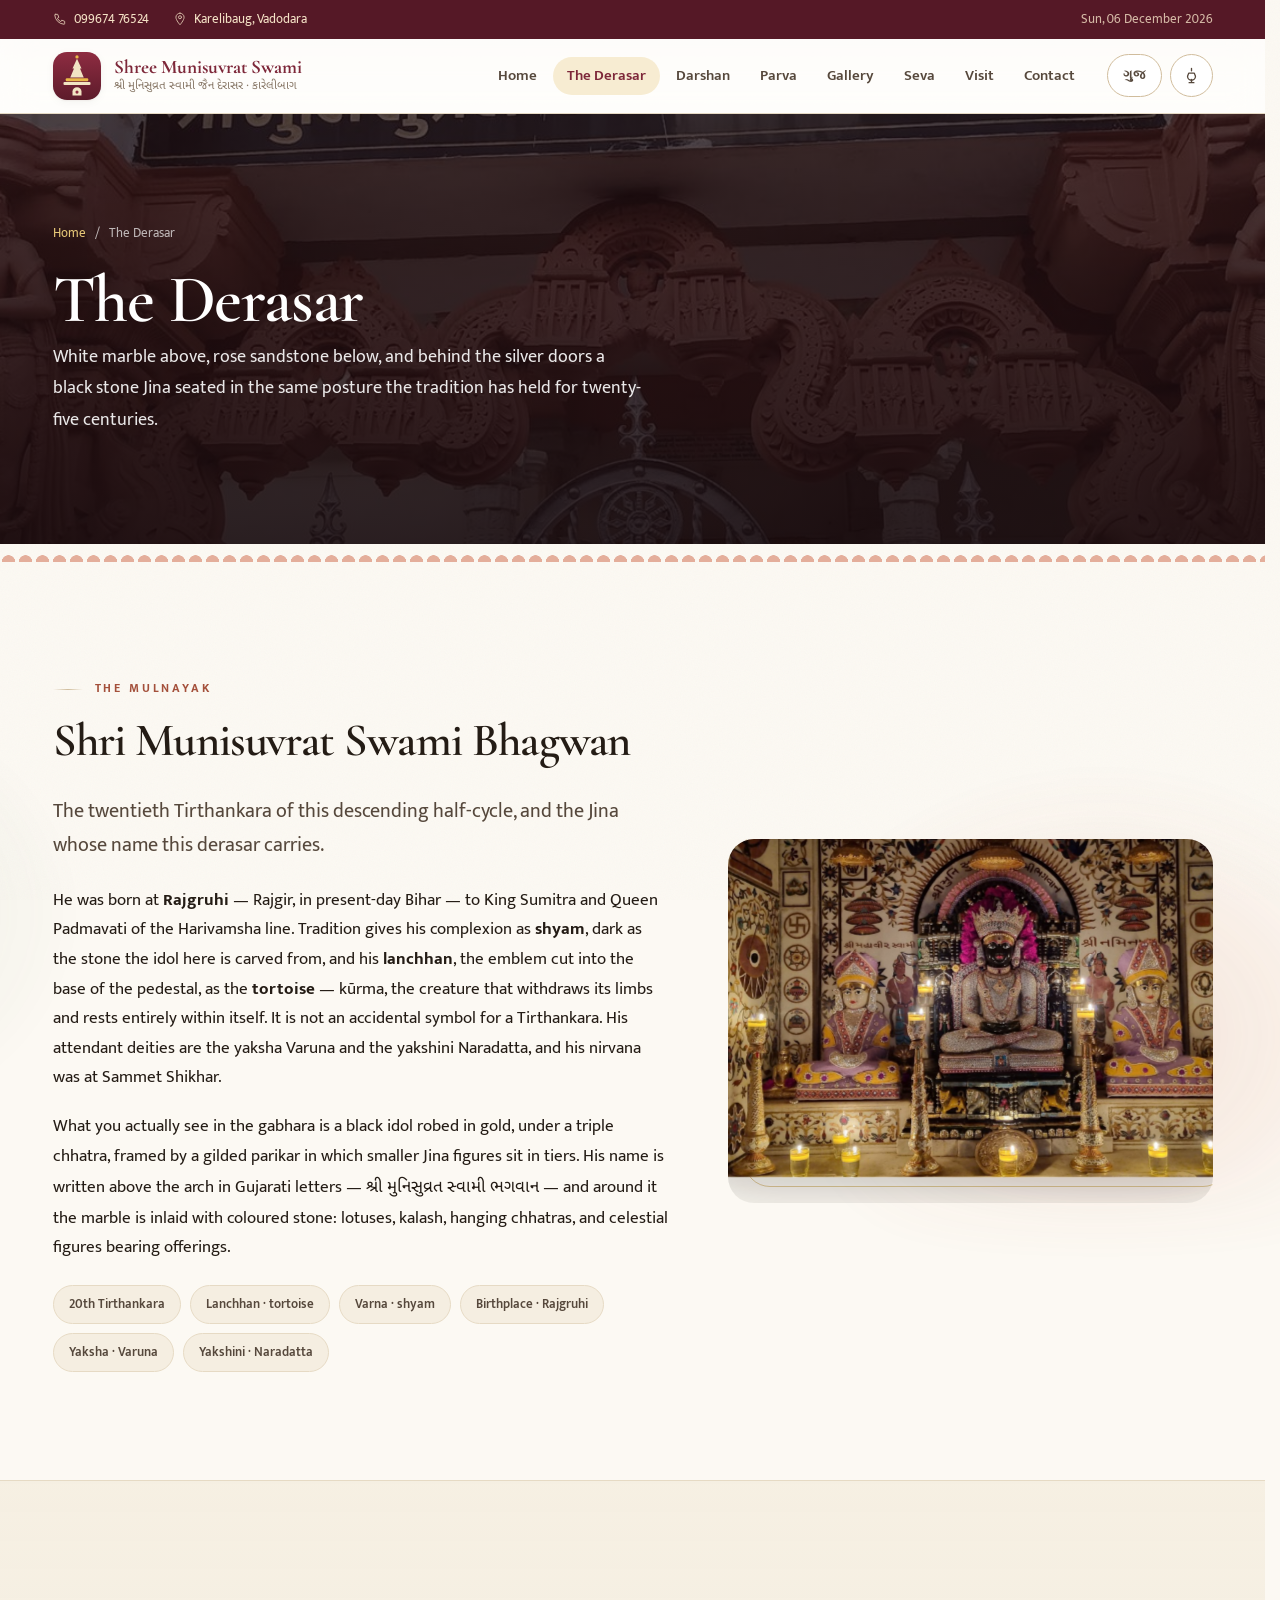
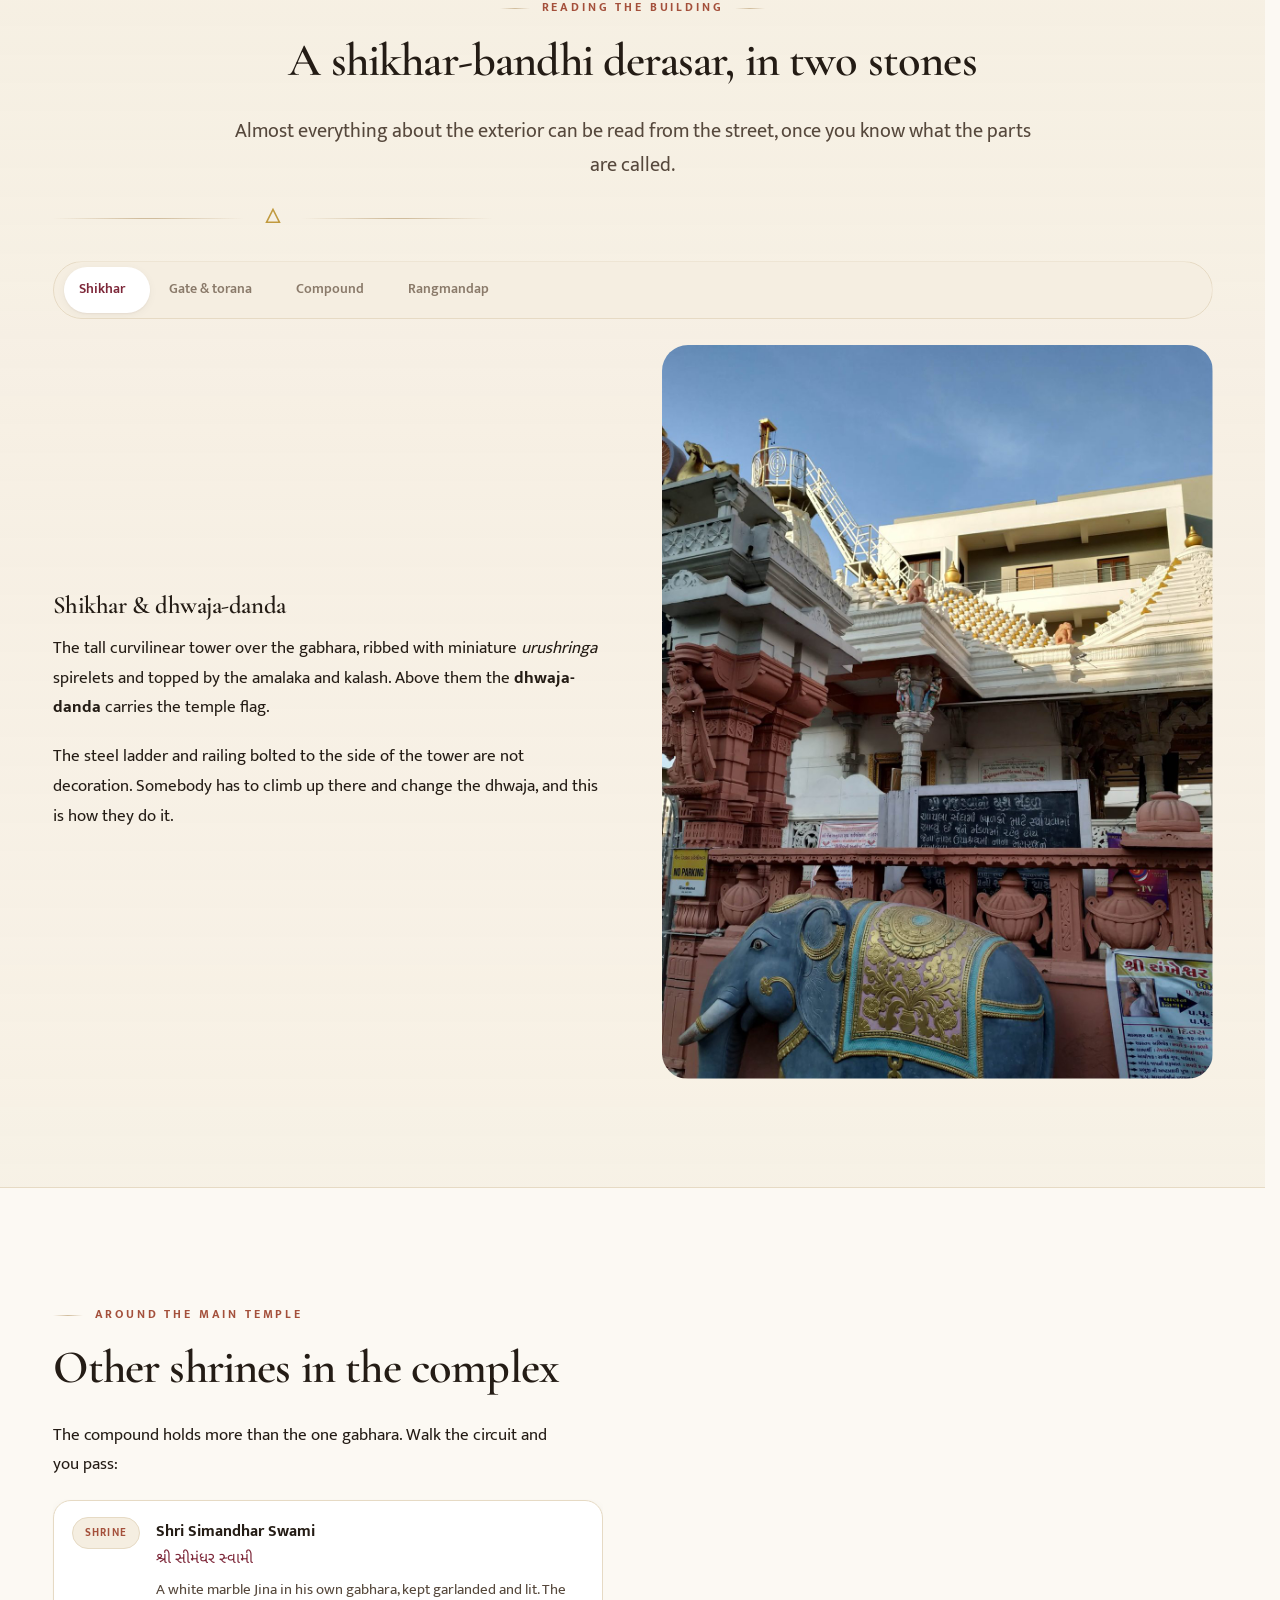
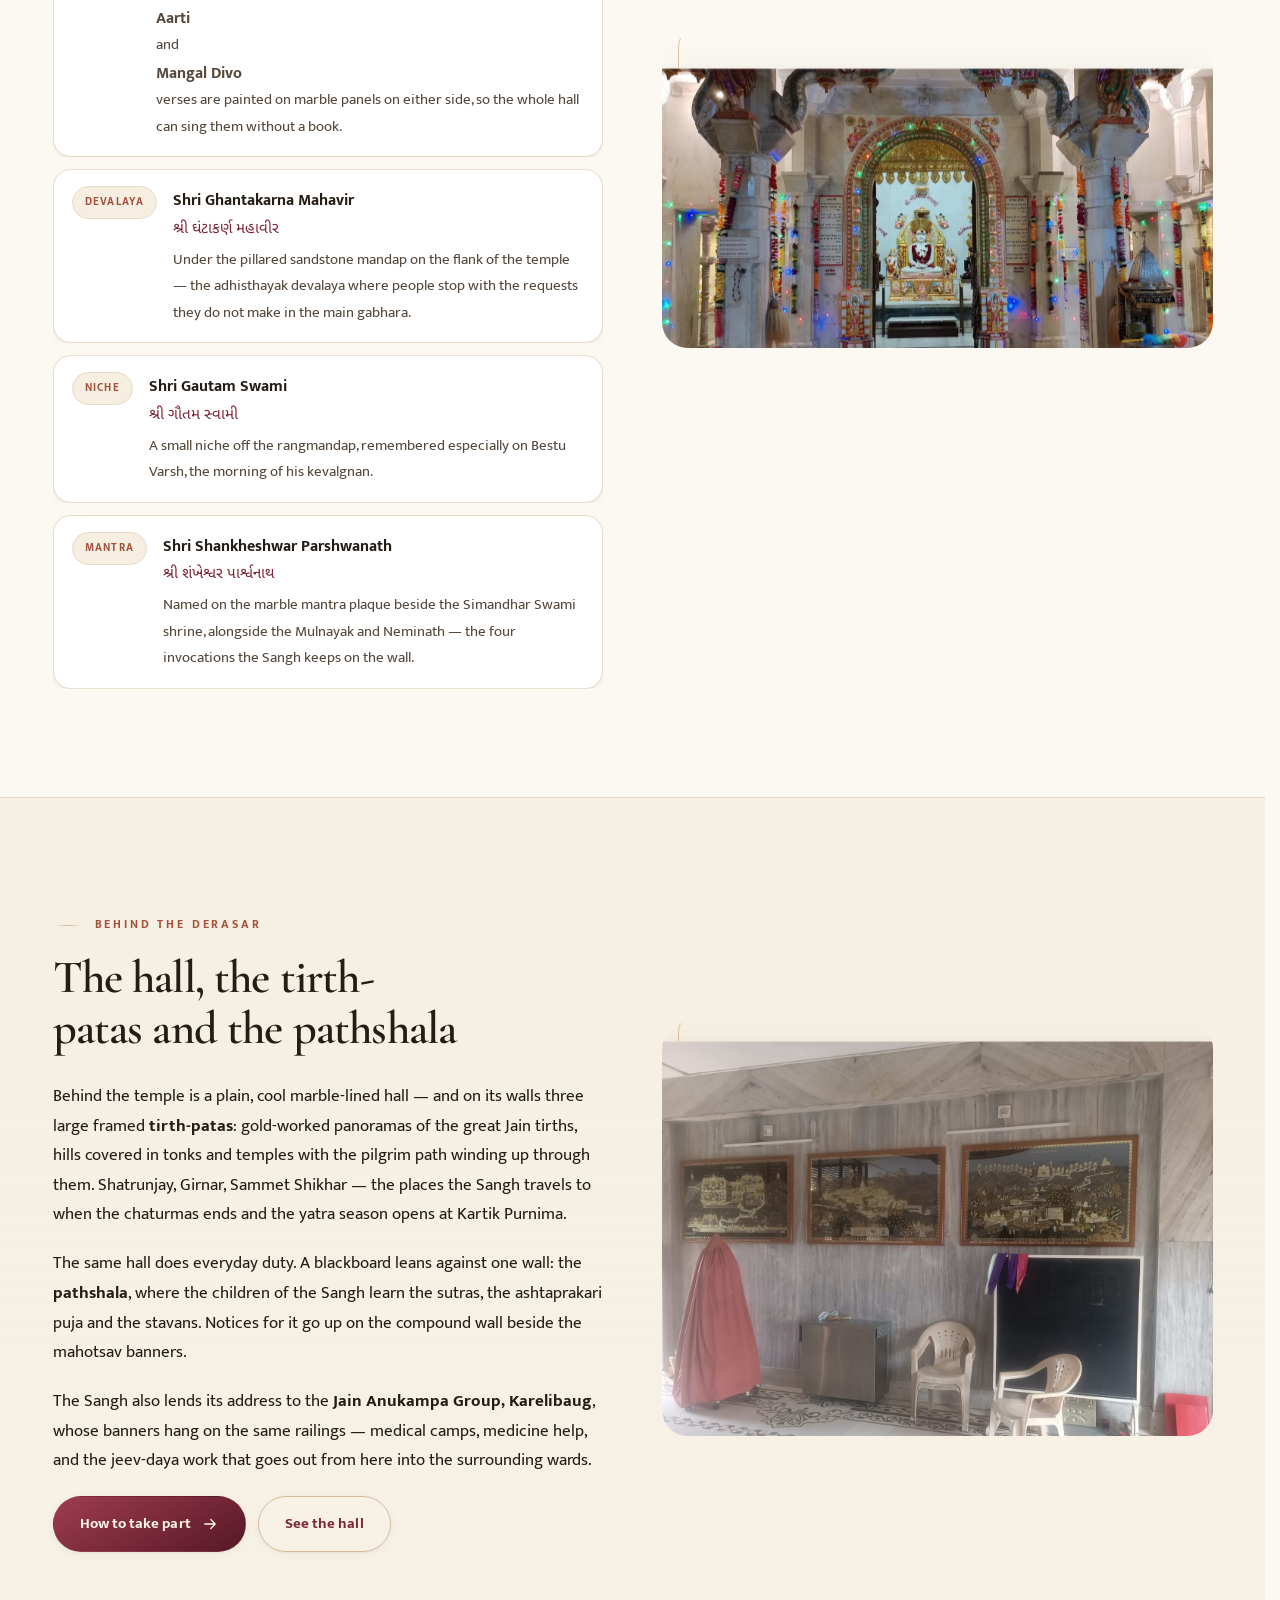
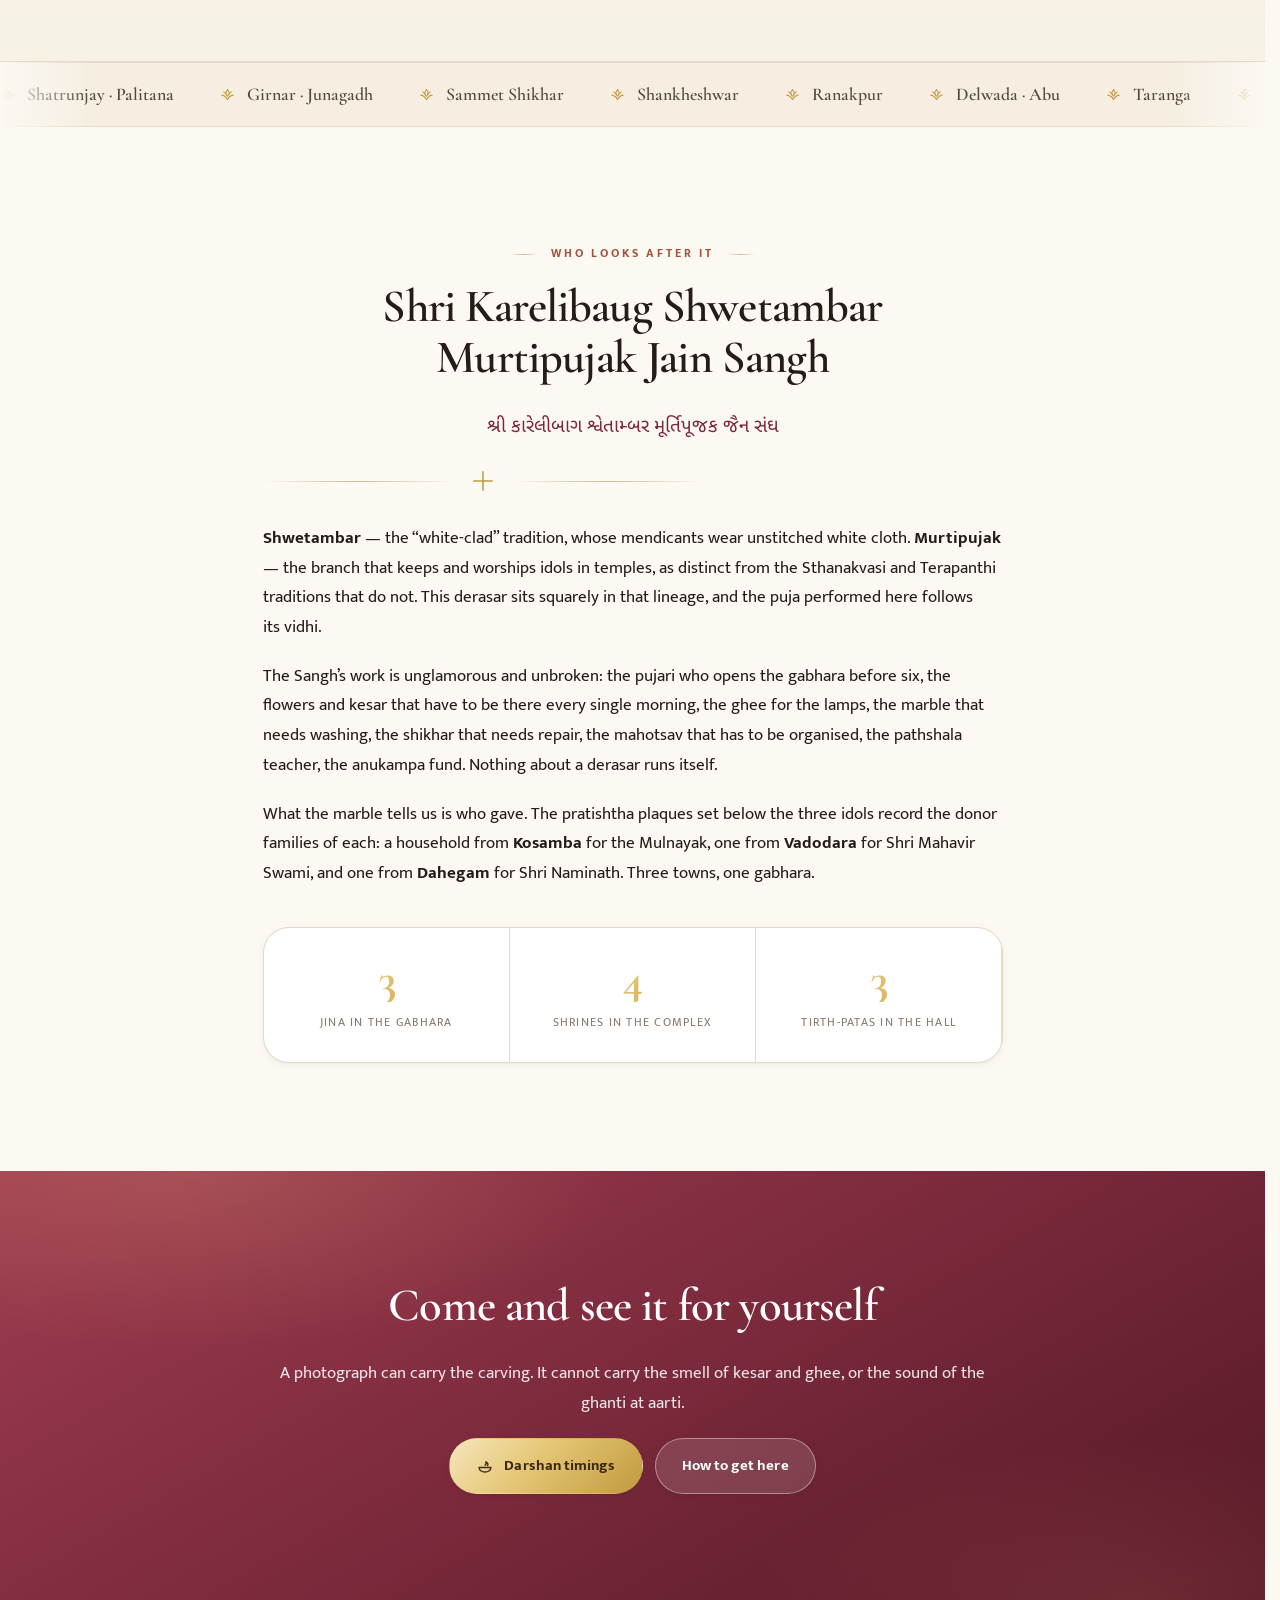
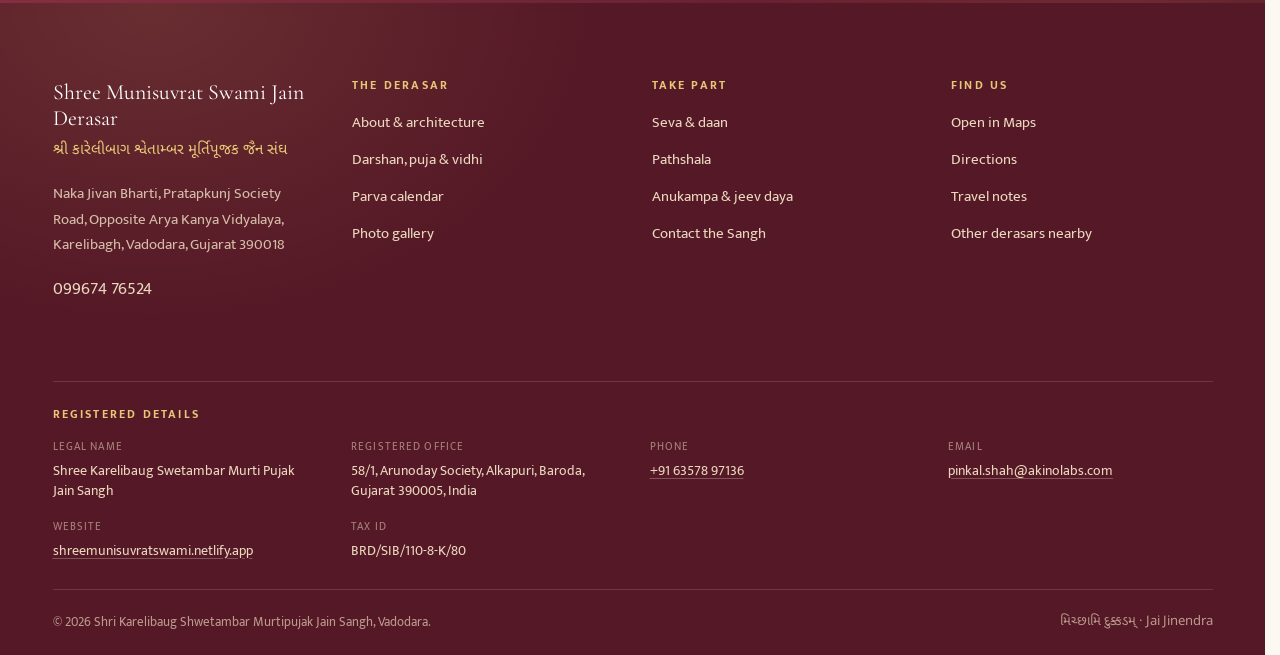
==== commit 522ea9a4: "Add the Sangh's registered business details to the footer Legal name, registered office, business ph" ====
--- a/about.html
+++ b/about.html
@@ -269,6 +269,35 @@
         </ul>
       </div>
     </div>
+    <div class="foot-legal">
+      <h4>Registered details</h4>
+      <dl class="legal-grid">
+        <div>
+          <dt>Legal name</dt>
+          <dd>Shree Karelibaug Swetambar Murti Pujak Jain Sangh</dd>
+        </div>
+        <div>
+          <dt>Registered office</dt>
+          <dd>58/1, Arunoday Society, Alkapuri, Baroda, Gujarat 390005, India</dd>
+        </div>
+        <div>
+          <dt>Phone</dt>
+          <dd><a href="tel:+916357897136">+91 63578 97136</a></dd>
+        </div>
+        <div>
+          <dt>Email</dt>
+          <dd><a href="mailto:pinkal.shah@akinolabs.com">pinkal.shah@akinolabs.com</a></dd>
+        </div>
+        <div>
+          <dt>Website</dt>
+          <dd><a href="https://shreemunisuvratswami.netlify.app/">shreemunisuvratswami.netlify.app</a></dd>
+        </div>
+        <div>
+          <dt>Tax ID</dt>
+          <dd>BRD/SIB/110-8-K/80</dd>
+        </div>
+      </dl>
+    </div>
     <div class="foot-bottom">
       <span>© <span data-year></span> Shri Karelibaug Shwetambar Murtipujak Jain Sangh, Vadodara.</span>
       <span class="gu">મિચ્છામિ દુક્કડમ્ · Jai Jinendra</span>
@@ -277,6 +306,7 @@
 </footer>
 
 <script src="assets/js/data.js"></script>
+<script src="assets/js/i18n.js"></script>
 <script src="assets/js/site.js"></script>
 </body>
 </html>
--- a/assets/css/style.css
+++ b/assets/css/style.css
@@ -1078,6 +1078,16 @@
   .foot-grid li a:hover { translate: 5px 0; }
   .foot-brand { font-family: var(--f-display); font-size: 1.36rem; color: #fff; margin-bottom: 6px; line-height: 1.2; }
   .foot-guj { font-family: var(--f-guj); font-size: .95rem; color: var(--gold-l); }
+  .foot-legal { border-top: 1px solid rgba(234,216,190,.16); padding-block: 26px 28px; }
+  .foot-legal h4 { color: var(--gold-l); font-size: .76rem; letter-spacing: .18em; text-transform: uppercase; margin-bottom: 16px; }
+  .legal-grid {
+    display: grid; gap: 15px 34px; margin: 0; font-size: .86rem;
+    grid-template-columns: repeat(auto-fit, minmax(min(100%, 230px), 1fr));
+  }
+  .legal-grid dt { color: rgba(234,216,190,.55); font-size: .71rem; letter-spacing: .1em; text-transform: uppercase; margin-bottom: 4px; }
+  .legal-grid dd { margin: 0; line-height: 1.5; }
+  .legal-grid a { text-decoration: underline; text-decoration-color: rgba(234,216,190,.3); text-underline-offset: 3px; }
+
   .foot-bottom {
     border-top: 1px solid rgba(234,216,190,.16); padding-block: 20px;
     display: flex; flex-wrap: wrap; gap: 10px 26px; align-items: center; justify-content: space-between;
